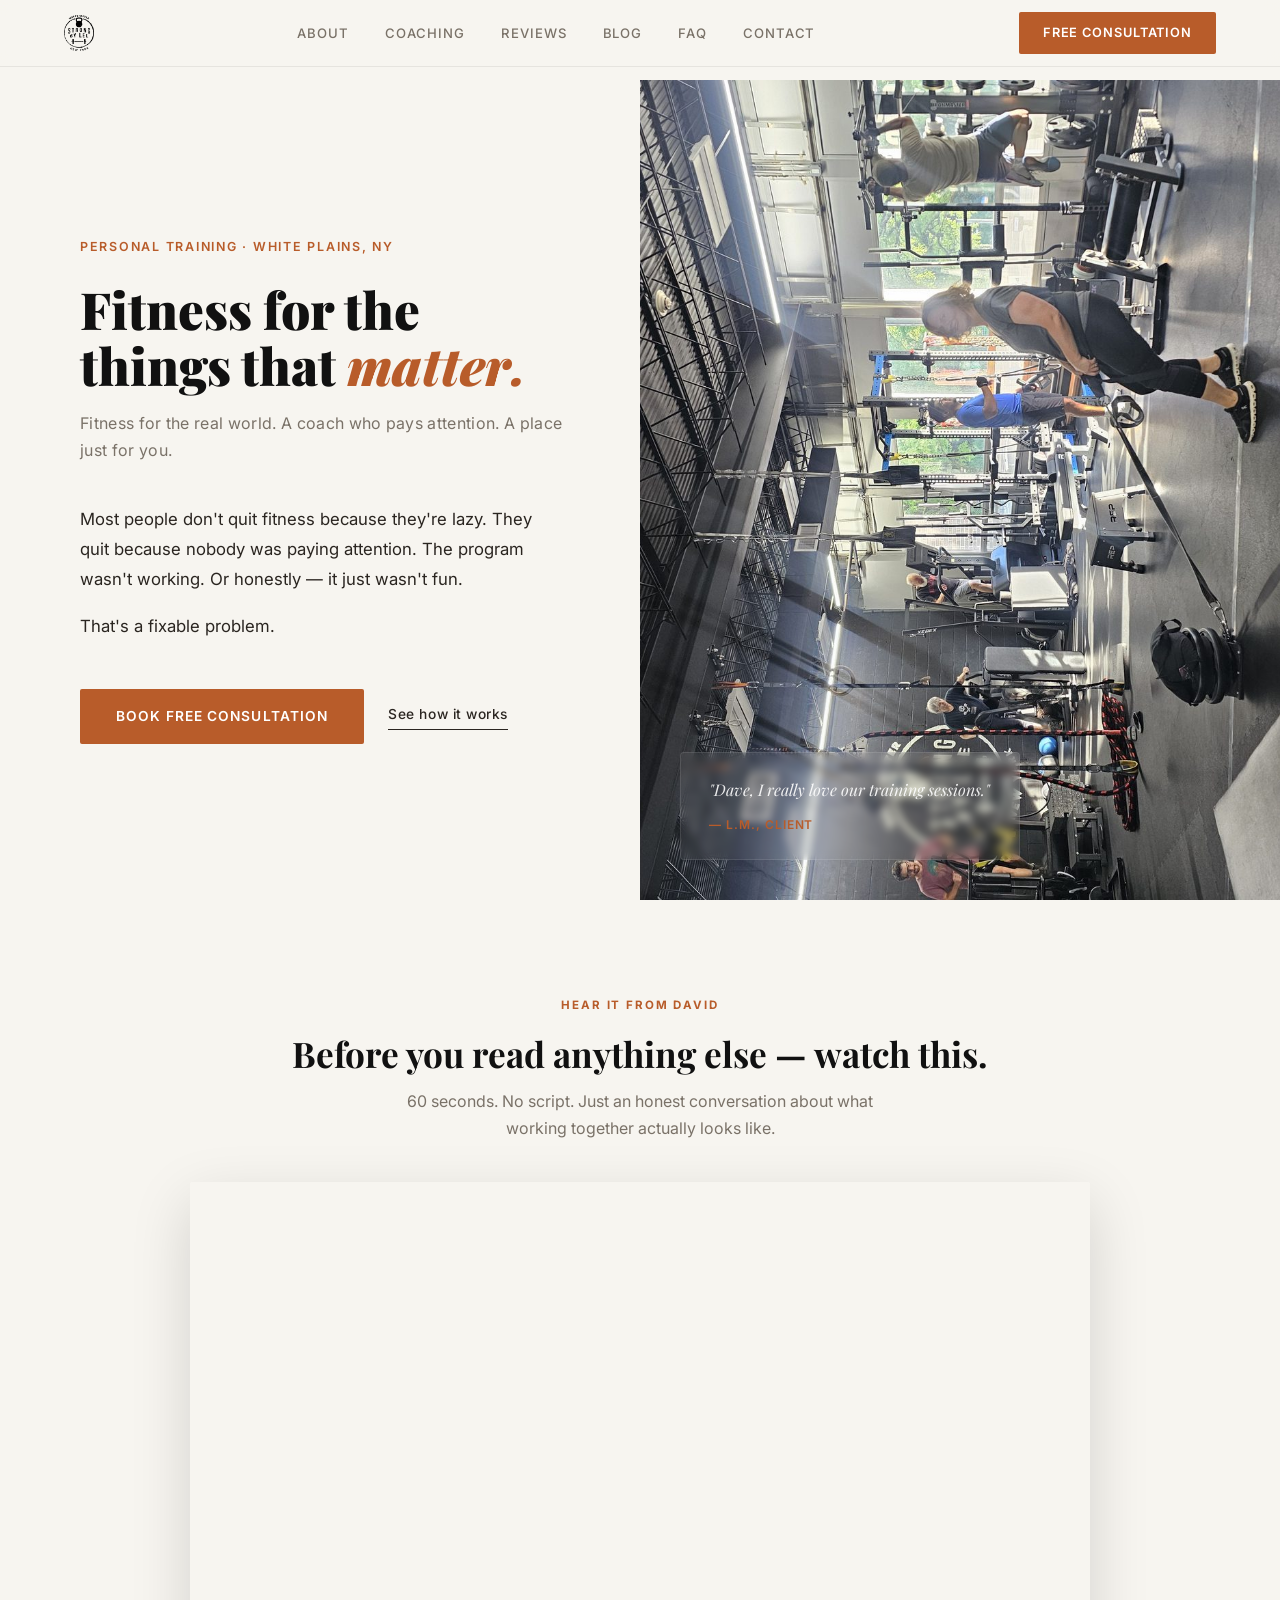
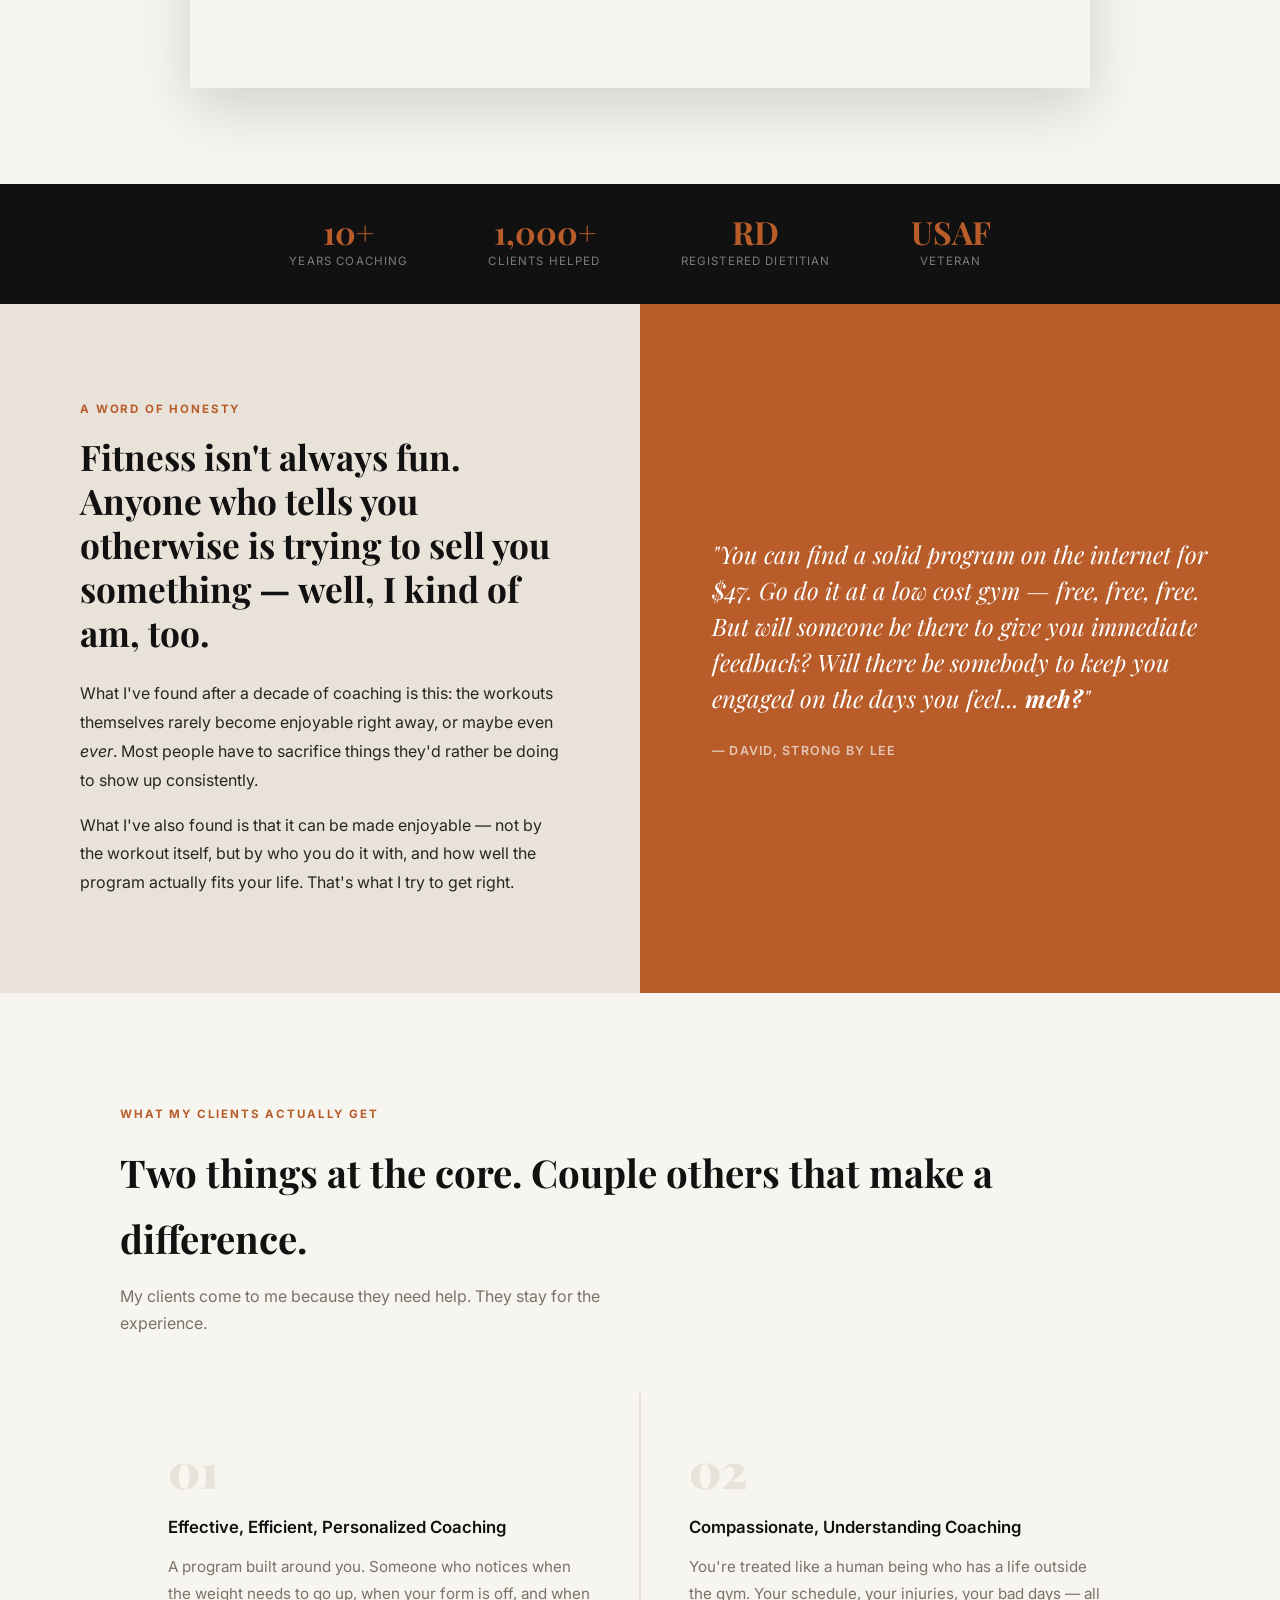
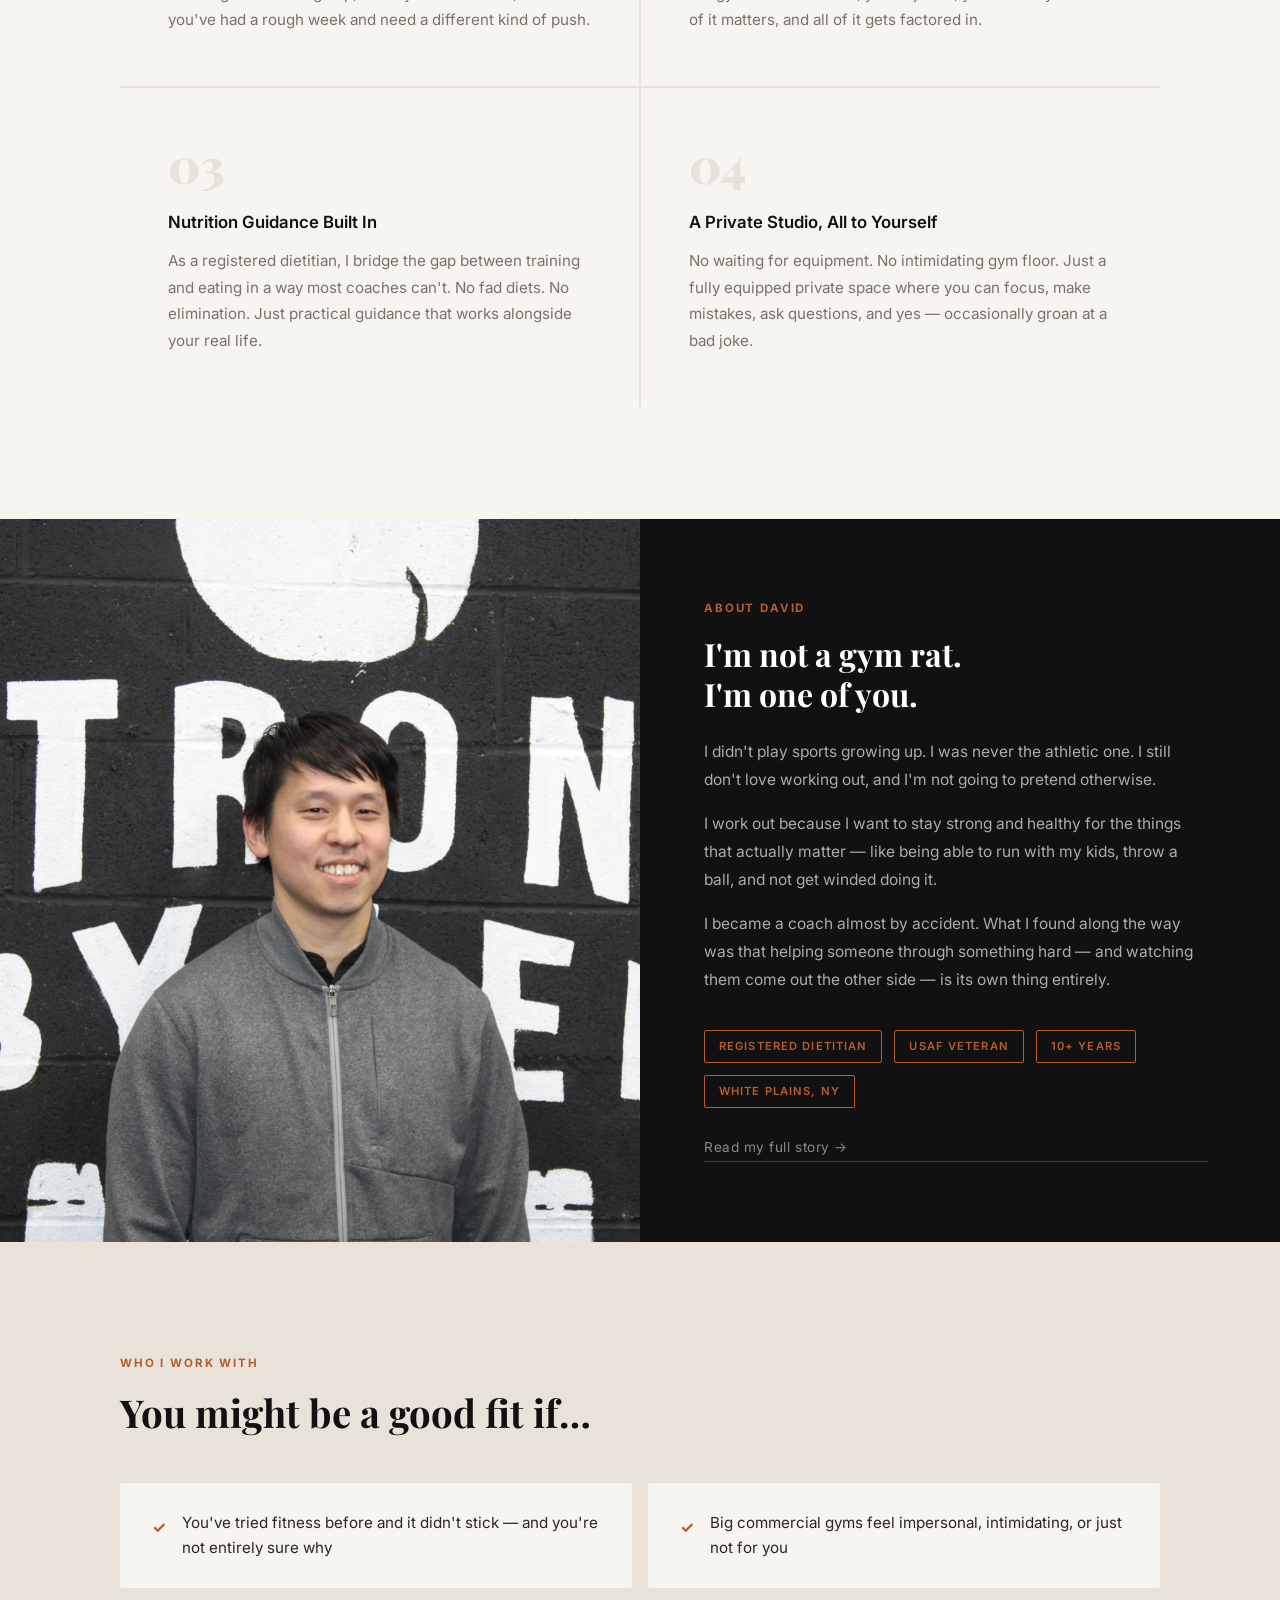
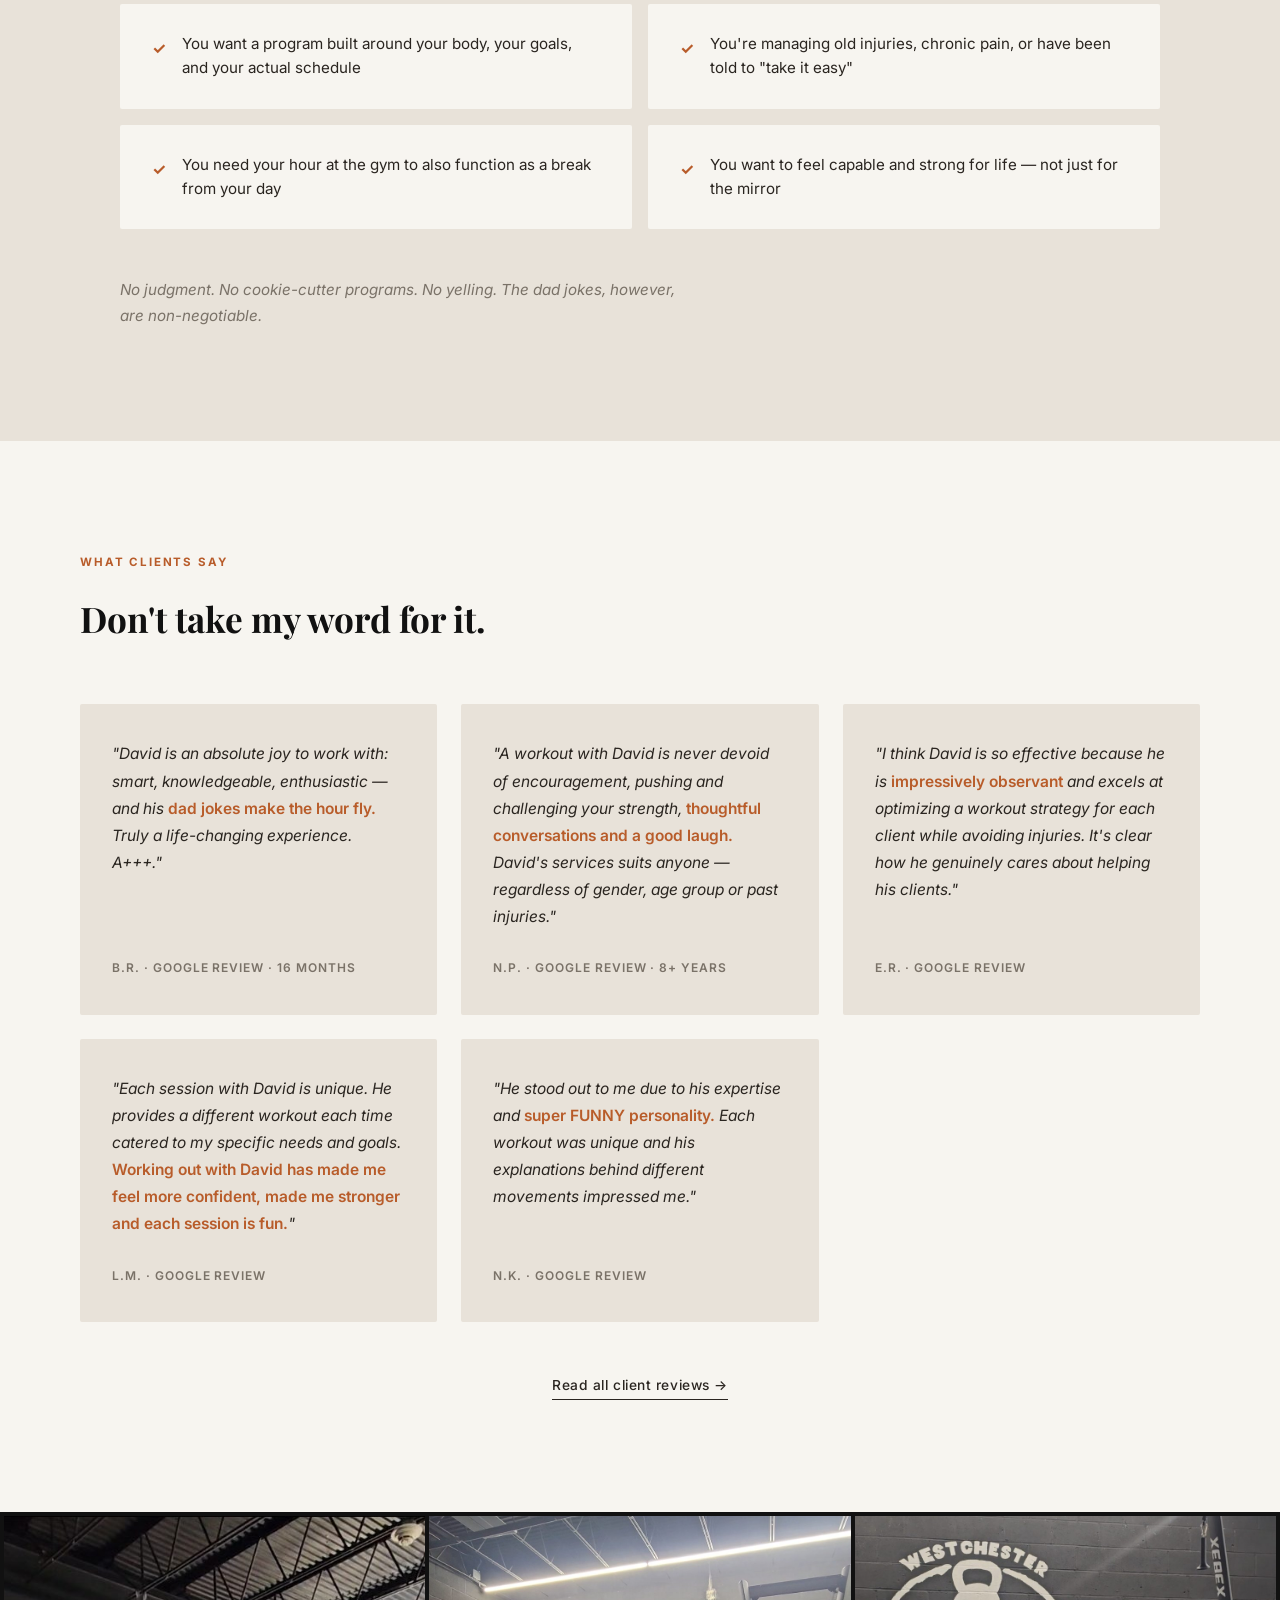
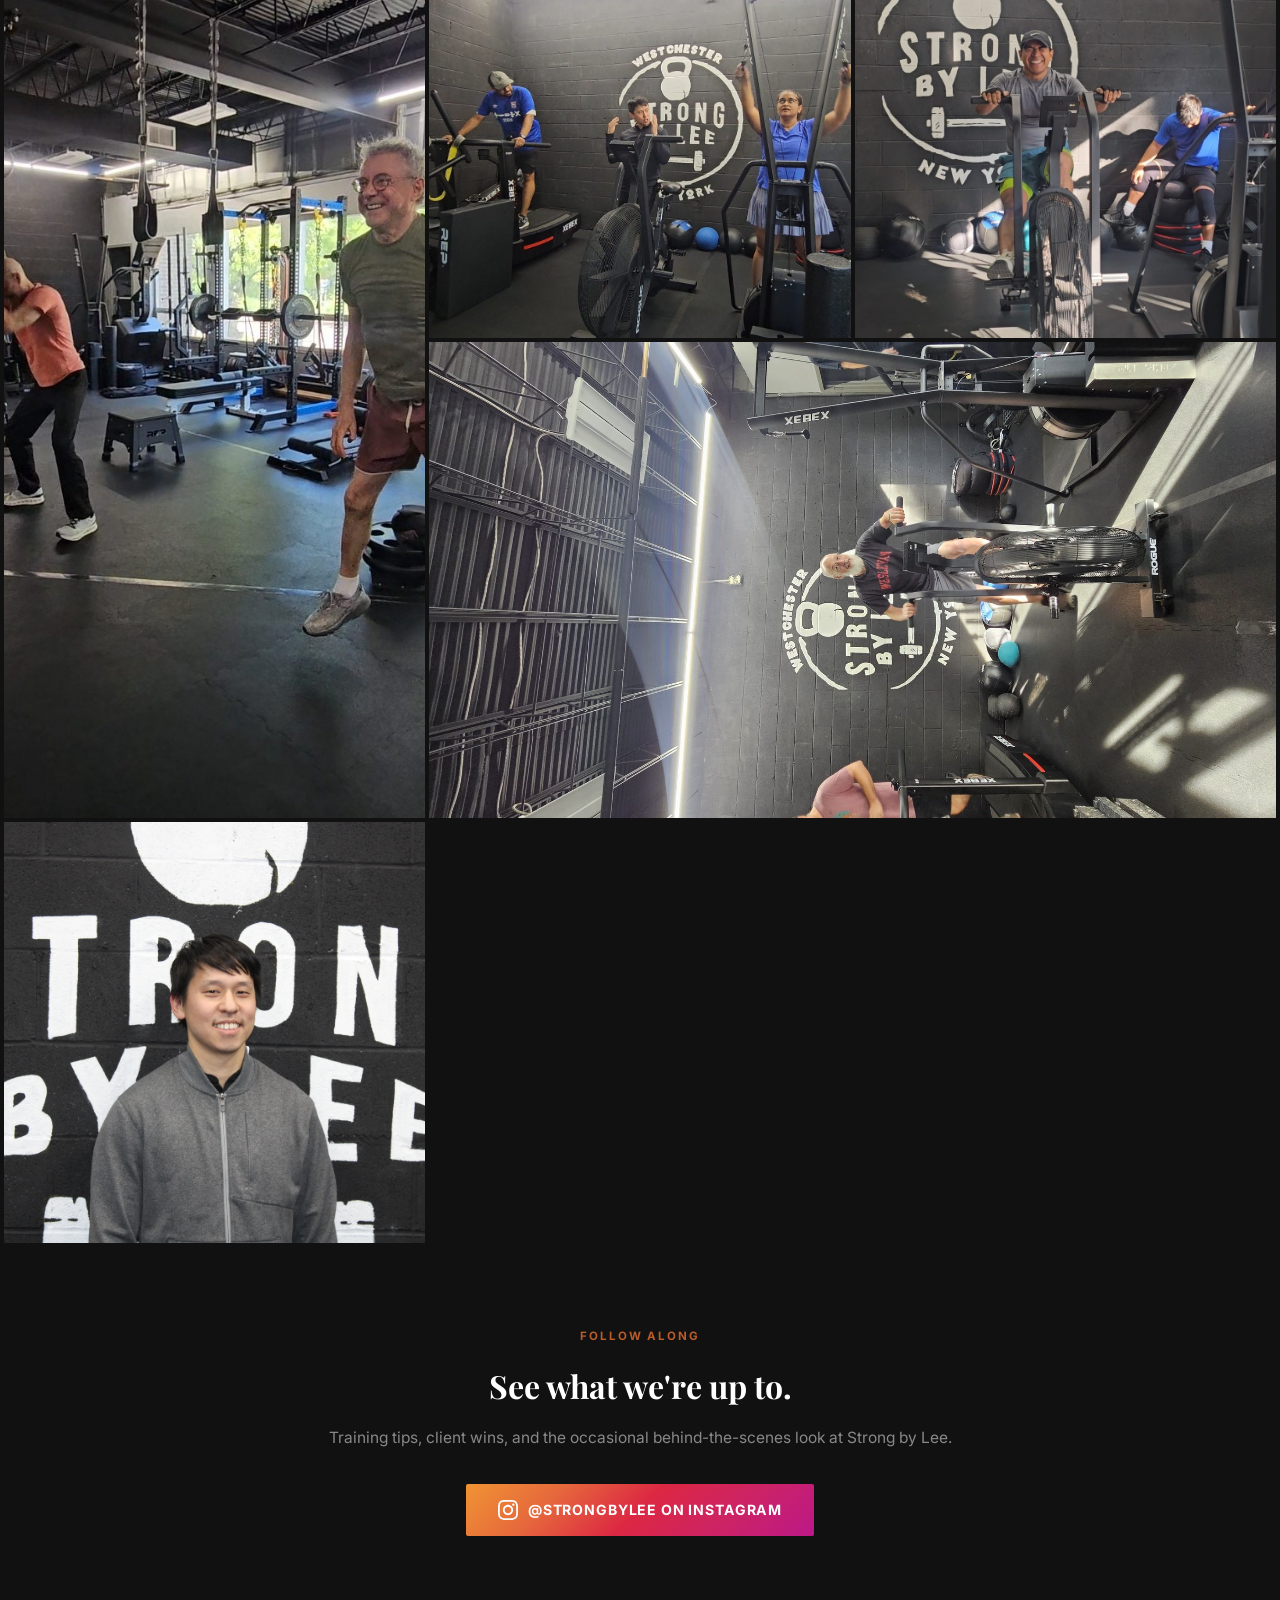
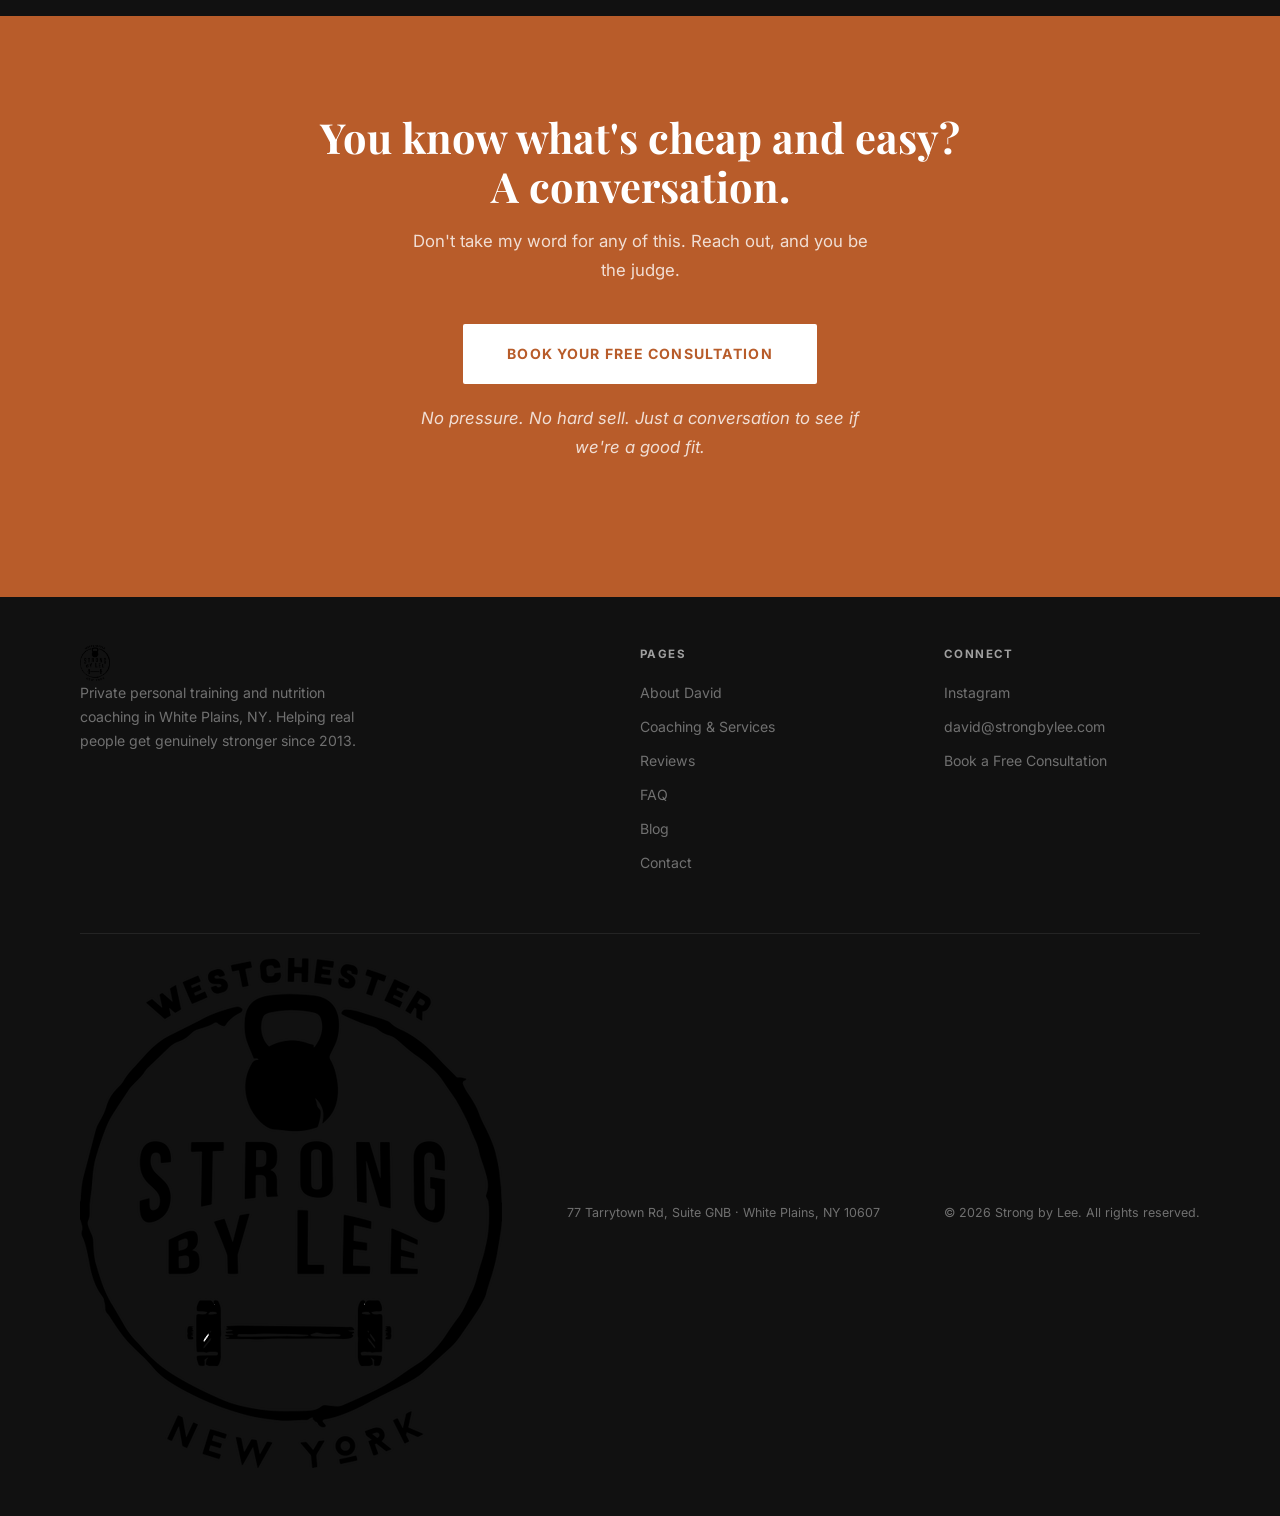
==== index.html @ c0d6ff9a "picture" ====
<!DOCTYPE html>
<html lang="en">
<head>
  <meta charset="UTF-8" />
  <meta name="viewport" content="width=device-width, initial-scale=1.0" />
  <title>Strong by Lee — Personal Training & Nutrition | White Plains, NY</title>
  <meta name="description" content="Private personal training and nutrition coaching in White Plains, NY. Honest coaching, real results, and someone there to notice. Book your free consultation." />
  <meta name="robots" content="index, follow" />
  <meta name="author" content="David Lee" />
  <meta property="og:type" content="website" />
  <meta property="og:title" content="Strong by Lee — Fitness that doesn't feel like punishment." />
  <meta property="og:description" content="Private personal training and nutrition coaching in White Plains, NY. A coach who pays attention." />
  <meta property="og:image" content="https://strongbylee.com/images/studio-coaching.jpg" />
  <meta property="og:url" content="https://strongbylee.com/" />
  <meta property="og:site_name" content="Strong by Lee" />
  <meta name="twitter:card" content="summary_large_image" />
  <meta name="twitter:title" content="Strong by Lee — Fitness that doesn't feel like punishment." />
  <meta name="twitter:description" content="Private personal training and nutrition coaching in White Plains, NY. A coach who pays attention." />
  <meta name="twitter:image" content="https://strongbylee.com/images/studio-coaching.jpg" />
  
  <link href="https://fonts.googleapis.com/css2?family=Playfair+Display:ital,wght@0,700;0,900;1,700&family=Inter:wght@300;400;500;600&display=swap" rel="stylesheet" />
  <link rel="stylesheet" href="css/style.css" />
  <style>
    /* ── HERO ── */
    .hero {
      min-height: 100vh;
      display: grid; grid-template-columns: 1fr 1fr;
      padding-top: 80px;
    }
    .hero-left {
      display: flex; flex-direction: column; justify-content: center;
      padding: 80px 64px 80px 80px;
    }
    .hero-eyebrow {
      font-size: 0.78rem; font-weight: 600;
      letter-spacing: 0.14em; text-transform: uppercase;
      color: var(--accent); margin-bottom: 24px;
    }
    .hero-headline {
      font-family: 'Playfair Display', serif;
      font-size: clamp(2.6rem, 4vw, 3.8rem);
      font-weight: 900; line-height: 1.1;
      color: var(--black); margin-bottom: 16px;
    }
    .hero-headline em { font-style: italic; color: var(--accent); }
    .hero-sub {
      font-size: 1rem; color: var(--muted);
      font-weight: 400; margin-bottom: 40px; letter-spacing: 0.02em;
    }
    .hero-body {
      font-size: 1.05rem; color: var(--text);
      line-height: 1.8; margin-bottom: 48px; max-width: 480px;
    }
    .hero-body p + p { margin-top: 16px; }
    .hero-actions { display: flex; align-items: center; gap: 24px; flex-wrap: wrap; }
    .hero-right {
      background: var(--black); position: relative;
      overflow: hidden; display: flex; align-items: flex-end;
    }
    .hero-image-wrap {
      width: 100%; height: 100%;
      background: linear-gradient(160deg, #2a2520 0%, #111 60%);
      display: flex; align-items: center; justify-content: center;
      flex-direction: column; gap: 32px; padding: 48px;
    }
    .hero-photo-placeholder {
      width: 260px; height: 320px;
      border: 2px solid rgba(184,92,42,0.4);
      border-radius: 2px;
      display: flex; align-items: center; justify-content: center;
      background: rgba(255,255,255,0.03);
    }
    .hero-photo-placeholder p {
      font-size: 0.75rem; color: rgba(255,255,255,0.2);
      text-align: center; letter-spacing: 0.08em;
      text-transform: uppercase; padding: 16px;
    }
    .hero-quote-card {
      background: rgba(247,245,240,0.06);
      border: 1px solid rgba(255,255,255,0.1);
      border-radius: 4px; padding: 24px 28px;
      max-width: 320px; backdrop-filter: blur(4px);
    }
    .hero-quote-text {
      font-family: 'Playfair Display', serif;
      font-style: italic; font-size: 1rem;
      color: rgba(255,255,255,0.9); line-height: 1.6; margin-bottom: 12px;
    }
    .hero-quote-attr {
      font-size: 0.75rem; letter-spacing: 0.08em;
      text-transform: uppercase; color: var(--accent); font-weight: 600;
    }

    /* ── HONEST ── */
    .honest {
      display: grid; grid-template-columns: 1fr 1fr; min-height: 480px;
    }
    .honest-left {
      background: var(--warm); padding: 96px 80px;
      display: flex; flex-direction: column; justify-content: center;
    }
    .honest-left h2 {
      font-family: 'Playfair Display', serif;
      font-size: 2.2rem; font-weight: 700;
      color: var(--black); line-height: 1.25; margin-bottom: 24px;
    }
    .honest-left p { color: var(--text); font-size: 1rem; line-height: 1.8; }
    .honest-left p + p { margin-top: 16px; }
    .honest-right {
      background: var(--accent); padding: 96px 72px;
      display: flex; flex-direction: column; justify-content: center;
    }
    .honest-right blockquote {
      font-family: 'Playfair Display', serif;
      font-style: italic; font-size: 1.5rem;
      color: #fff; line-height: 1.5; margin-bottom: 24px;
    }
    .honest-right cite {
      font-size: 0.78rem; font-weight: 600;
      letter-spacing: 0.1em; text-transform: uppercase;
      color: rgba(255,255,255,0.65); font-style: normal;
    }

    /* ── WHAT ── */
    .what { padding: 112px 80px; max-width: 1200px; margin: 0 auto; }
    .what-header { margin-bottom: 56px; }
    .what-header h2 {
      font-family: 'Playfair Display', serif;
      font-size: 2.4rem; font-weight: 700;
      color: var(--black); margin-bottom: 12px;
    }
    .what-header p { color: var(--muted); max-width: 560px; font-size: 1rem; }
    .what-grid {
      display: grid; grid-template-columns: 1fr 1fr;
      gap: 2px; background: var(--warm);
    }
    .what-card { background: var(--offwhite); padding: 52px 48px; }
    .what-number {
      font-family: 'Playfair Display', serif;
      font-size: 3rem; font-weight: 900;
      color: var(--warm); line-height: 1; margin-bottom: 20px;
    }
    .what-card h3 {
      font-size: 1.05rem; font-weight: 600;
      color: var(--black); margin-bottom: 12px;
    }
    .what-card p { color: var(--muted); font-size: 0.95rem; line-height: 1.75; }

    /* ── ABOUT STRIP ── */
    .about {
      background: var(--black);
      display: grid; grid-template-columns: 1fr 1fr; min-height: 500px;
    }
    .about-image {
      background: linear-gradient(135deg, #2a2520, #1a1510);
      display: flex; align-items: center; justify-content: center; min-height: 400px;
    }
    .about-photo-placeholder {
      width: 240px; height: 300px;
      border: 2px solid rgba(184,92,42,0.5); border-radius: 2px;
      display: flex; align-items: center; justify-content: center;
      background: rgba(255,255,255,0.02);
    }
    .about-photo-placeholder p {
      font-size: 0.72rem; color: rgba(255,255,255,0.2);
      text-align: center; letter-spacing: 0.08em;
      text-transform: uppercase; padding: 16px;
    }
    .about-content {
      padding: 80px 72px 80px 64px;
      display: flex; flex-direction: column; justify-content: center;
    }
    .about-content h2 {
      font-family: 'Playfair Display', serif;
      font-size: 2rem; font-weight: 700;
      color: #fff; margin-bottom: 24px; line-height: 1.25;
    }
    .about-content p { color: rgba(255,255,255,0.65); font-size: 0.97rem; line-height: 1.8; }
    .about-content p + p { margin-top: 16px; }
    .about-creds { display: flex; gap: 12px; margin-top: 36px; flex-wrap: wrap; }
    .cred-tag {
      font-size: 0.7rem; font-weight: 600;
      letter-spacing: 0.1em; text-transform: uppercase;
      color: var(--accent); border: 1px solid var(--accent);
      padding: 6px 14px; border-radius: 2px;
    }
    .about-link {
      display: inline-block; margin-top: 28px;
      color: rgba(255,255,255,0.5); font-size: 0.85rem;
      text-decoration: none; letter-spacing: 0.04em;
      border-bottom: 1px solid rgba(255,255,255,0.2);
      padding-bottom: 2px; transition: color 0.2s, border-color 0.2s;
    }
    .about-link:hover { color: var(--accent); border-color: var(--accent); }

    /* ── FIT ── */
    .fit { padding: 112px 80px; background: var(--warm); }
    .fit-inner { max-width: 1040px; margin: 0 auto; }
    .fit-inner h2 {
      font-family: 'Playfair Display', serif;
      font-size: 2.4rem; font-weight: 700;
      color: var(--black); margin-bottom: 48px;
      max-width: 600px; line-height: 1.2;
    }
    .fit-list {
      display: grid; grid-template-columns: 1fr 1fr; gap: 16px; margin-bottom: 48px;
    }
    .fit-item {
      background: var(--offwhite); padding: 28px 32px;
      border-radius: 2px; display: flex; gap: 16px; align-items: flex-start;
    }
    .fit-check { color: var(--accent); font-size: 1rem; margin-top: 3px; flex-shrink: 0; font-weight: 700; }
    .fit-item p { font-size: 0.95rem; color: var(--text); line-height: 1.6; }
    .fit-note { font-size: 0.95rem; color: var(--muted); font-style: italic; max-width: 560px; line-height: 1.7; }

    /* ── TESTIMONIALS ── */
    .testimonials { padding: 112px 80px; }
    .testimonials-inner { max-width: 1200px; margin: 0 auto; }
    .testimonials h2 {
      font-family: 'Playfair Display', serif;
      font-size: 2.2rem; font-weight: 700;
      color: var(--black); margin-bottom: 56px;
    }
    .testimonials-grid {
      display: grid;
      grid-template-columns: 1fr 1fr 1fr;
      gap: 24px;
    }
    .testimonials-grid .testimonial-card:nth-child(4) { grid-column: 1 / 2; }
    .testimonials-grid .testimonial-card:nth-child(5) { grid-column: 2 / 3; }
    .testimonial-card {
      background: var(--warm); padding: 36px 32px; border-radius: 2px;
      display: flex; flex-direction: column; justify-content: space-between;
    }
    .testimonial-card blockquote {
      font-size: 0.97rem; line-height: 1.75;
      color: var(--text); margin-bottom: 28px; font-style: italic;
    }
    .testimonial-card blockquote strong { font-style: normal; color: var(--accent); font-weight: 600; }
    .testimonial-attr {
      font-size: 0.75rem; font-weight: 600;
      letter-spacing: 0.08em; text-transform: uppercase; color: var(--muted);
    }

    @media (max-width: 900px) {
      .hero { grid-template-columns: 1fr; }
      .hero-left { padding: 60px 32px; }
      .hero-right { min-height: 360px; }
      .honest { grid-template-columns: 1fr; }
      .honest-left, .honest-right { padding: 64px 32px; }
      .what { padding: 72px 32px; }
      .what-grid { grid-template-columns: 1fr; }
      .about { grid-template-columns: 1fr; }
      .about-content { padding: 64px 32px; }
      .fit { padding: 72px 32px; }
      .fit-list { grid-template-columns: 1fr; }
      .testimonials { padding: 72px 32px; }
      .testimonials-grid { grid-template-columns: 1fr; }
    }
  </style>
  <script type="application/ld+json">
  {
    "@context": "https://schema.org",
    "@type": "LocalBusiness",
    "name": "Strong by Lee",
    "description": "Private personal training and nutrition coaching in White Plains, NY.",
    "url": "https://strongbylee.com",
    "telephone": "",
    "email": "david@strongbylee.com",
    "address": {
      "@type": "PostalAddress",
      "streetAddress": "77 Tarrytown Road, Suite GNB",
      "addressLocality": "White Plains",
      "addressRegion": "NY",
      "postalCode": "10607",
      "addressCountry": "US"
    },
    "geo": {
      "@type": "GeoCoordinates",
      "latitude": 41.0340,
      "longitude": -73.7629
    },
    "priceRange": "$$",
    "openingHours": "Mo-Sa 06:00-20:00",
    "sameAs": [
      "https://instagram.com/strongbylee"
    ],
    "founder": {
      "@type": "Person",
      "name": "David Lee",
      "jobTitle": "Personal Trainer & Registered Dietitian"
    }
  }
  </script>
</head>
<body>

  <nav>
    <a href="index.html" class="nav-logo-img"><img src="images/logo.png" alt="Strong by Lee" height="36"></a>
    <ul class="nav-links">
      <li><a href="about.html">About</a></li>
      <li><a href="coaching.html">Coaching</a></li>
      <li><a href="reviews.html">Reviews</a></li>
      <li><a href="blog.html">Blog</a></li>
      <li><a href="faq.html">FAQ</a></li>
      <li><a href="contact.html">Contact</a></li>
    </ul>
    <a href="contact.html" class="nav-cta">Free Consultation</a>
    <div class="nav-hamburger" id="hamburger">
      <span></span><span></span><span></span>
    </div>
  </nav>

  <div class="mobile-menu" id="mobileMenu">
    <span class="mobile-close" id="mobileClose">&times;</span>
    
        <a href="index.html" class="active">Home</a>
    <a href="about.html">About</a>
    <a href="coaching.html">Coaching</a>
    <a href="reviews.html">Reviews</a>
    <a href="blog.html">Blog</a>
    <a href="faq.html">FAQ</a>
    <a href="contact.html">Contact</a>
    <a href="contact.html" style="color: var(--accent);">Free Consultation</a>
  
  </div>

  <!-- HERO -->
  <section class="hero">
    <div class="hero-left">
      <p class="hero-eyebrow">Personal Training · White Plains, NY</p>
      <h1 class="hero-headline">Fitness for the things that <em>matter.</em></h1>
      <p class="hero-sub">Fitness for the real world. A coach who pays attention. A place just for you.</p>
      <div class="hero-body">
        <p>Most people don't quit fitness because they're lazy. They quit because nobody was paying attention. The program wasn't working. Or honestly — it just wasn't fun.</p>
        <p>That's a fixable problem.</p>
      </div>
      <div class="hero-actions">
        <a href="contact.html" class="btn-primary">Book Free Consultation</a>
        <a href="coaching.html" class="btn-ghost">See how it works</a>
      </div>
    </div>
    <div class="hero-right">
      <div class="hero-image-wrap" style="padding: 0; position: relative;">
        <img src="images/studio-wide.jpg" alt="Clients training at Strong by Lee studio in White Plains NY" style="width:100%; height:100%; object-fit:cover; display:block; min-height:600px;">
        <div class="hero-quote-card" style="position:absolute; bottom:40px; left:40px; right:40px; max-width:340px;">
          <p class="hero-quote-text">"Dave, I really love our training sessions."</p>
          <p class="hero-quote-attr">— L.M., Client</p>
        </div>
      </div>
    </div>
  </section>

  <!-- VIDEO -->
  <section class="video-section reveal">
    <div class="video-inner">
      <span class="section-label">Hear it from David</span>
      <h2>Before you read anything else — watch this.</h2>
      <p>60 seconds. No script. Just an honest conversation about what working together actually looks like.</p>
      <div class="video-wrap">
        <iframe
          src="https://www.youtube.com/embed/DZwUbrx9CyA"
          title="Strong by Lee — Introduction"
          frameborder="0"
          allow="accelerometer; autoplay; clipboard-write; encrypted-media; gyroscope; picture-in-picture"
          allowfullscreen>
        </iframe>
      </div>
    </div>
  </section>

  <!-- TRUST BAR -->
  <div class="trust-bar">
    <div class="trust-item">
      <span class="trust-number">10+</span>
      <span class="trust-label">Years Coaching</span>
    </div>
    <div class="trust-item">
      <span class="trust-number">1,000+</span>
      <span class="trust-label">Clients Helped</span>
    </div>
    <div class="trust-item">
      <span class="trust-number">RD</span>
      <span class="trust-label">Registered Dietitian</span>
    </div>
    <div class="trust-item">
      <span class="trust-number">USAF</span>
      <span class="trust-label">Veteran</span>
    </div>
  </div>

  <!-- HONEST -->
  <section class="honest reveal">
    <div class="honest-left">
      <span class="section-label">A word of honesty</span>
      <h2>Fitness isn't always fun. Anyone who tells you otherwise is trying to sell you something — well, I kind of am, too.</h2>
      <p>What I've found after a decade of coaching is this: the workouts themselves rarely become enjoyable right away, or maybe even <em>ever</em>. Most people have to sacrifice things they'd rather be doing to show up consistently.</p>
      <p>What I've also found is that it can be made enjoyable — not by the workout itself, but by who you do it with, and how well the program actually fits your life. That's what I try to get right.</p>
    </div>
    <div class="honest-right">
      <blockquote>"You can find a solid program on the internet for $47. Go do it at a low cost gym — free, free, free. But will someone be there to give you immediate feedback? Will there be somebody to keep you engaged on the days you feel... <b>meh?</b>"</blockquote>
      <cite>— David, Strong by Lee</cite>
    </div>
  </section>

  <!-- WHAT YOU GET -->
  <section class="what reveal">
    <div class="what-header">
      <span class="section-label">What my clients actually get</span>
      <h2>Two things at the core. Couple others that make a difference.</h2>
      <p>My clients come to me because they need help. They stay for the experience.</p>
    </div>
    <div class="what-grid">
      <div class="what-card">
        <div class="what-number">01</div>
        <h3>Effective, Efficient, Personalized Coaching</h3>
        <p>A program built around you. Someone who notices when the weight needs to go up, when your form is off, and when you've had a rough week and need a different kind of push.</p>
      </div>
      <div class="what-card">
        <div class="what-number">02</div>
        <h3>Compassionate, Understanding Coaching</h3>
        <p>You're treated like a human being who has a life outside the gym. Your schedule, your injuries, your bad days — all of it matters, and all of it gets factored in.</p>
      </div>
      <div class="what-card">
        <div class="what-number">03</div>
        <h3>Nutrition Guidance Built In</h3>
        <p>As a registered dietitian, I bridge the gap between training and eating in a way most coaches can't. No fad diets. No elimination. Just practical guidance that works alongside your real life.</p>
      </div>
      <div class="what-card">
        <div class="what-number">04</div>
        <h3>A Private Studio, All to Yourself</h3>
        <p>No waiting for equipment. No intimidating gym floor. Just a fully equipped private space where you can focus, make mistakes, ask questions, and yes — occasionally groan at a bad joke.</p>
      </div>
    </div>
  </section>

  <!-- ABOUT STRIP -->
  <section class="about reveal">
    <div class="about-image" style="padding:0; overflow:hidden;">
      <img src="images/david-headshot.webp" alt="David Lee — Strong by Lee" style="width:100%; height:100%; object-fit:cover; object-position: center top; min-height:500px; display:block;">
    </div>
    <div class="about-content">
      <span class="section-label">About David</span>
      <h2>I'm not a gym rat.<br/>I'm one of you.</h2>
      <p>I didn't play sports growing up. I was never the athletic one. I still don't love working out, and I'm not going to pretend otherwise.</p>
      <p>I work out because I want to stay strong and healthy for the things that actually matter — like being able to run with my kids, throw a ball, and not get winded doing it.</p>
      <p>I became a coach almost by accident. What I found along the way was that helping someone through something hard — and watching them come out the other side — is its own thing entirely.</p>
      <div class="about-creds">
        <span class="cred-tag">Registered Dietitian</span>
        <span class="cred-tag">USAF Veteran</span>
        <span class="cred-tag">10+ Years</span>
        <span class="cred-tag">White Plains, NY</span>
      </div>
      <a href="about.html" class="about-link">Read my full story →</a>
    </div>
  </section>

  <!-- IS THIS YOU -->
  <section class="fit reveal">
    <div class="fit-inner">
      <span class="section-label">Who I work with</span>
      <h2>You might be a good fit if…</h2>
      <div class="fit-list">
        <div class="fit-item">
          <span class="fit-check">✓</span>
          <p>You've tried fitness before and it didn't stick — and you're not entirely sure why</p>
        </div>
        <div class="fit-item">
          <span class="fit-check">✓</span>
          <p>Big commercial gyms feel impersonal, intimidating, or just not for you</p>
        </div>
        <div class="fit-item">
          <span class="fit-check">✓</span>
          <p>You want a program built around your body, your goals, and your actual schedule</p>
        </div>
        <div class="fit-item">
          <span class="fit-check">✓</span>
          <p>You're managing old injuries, chronic pain, or have been told to "take it easy"</p>
        </div>
        <div class="fit-item">
          <span class="fit-check">✓</span>
          <p>You need your hour at the gym to also function as a break from your day</p>
        </div>
        <div class="fit-item">
          <span class="fit-check">✓</span>
          <p>You want to feel capable and strong for life — not just for the mirror</p>
        </div>
      </div>
      <p class="fit-note">No judgment. No cookie-cutter programs. No yelling. The dad jokes, however, are non-negotiable.</p>
    </div>
  </section>

  <!-- TESTIMONIALS -->
  <section class="testimonials reveal">
    <div class="testimonials-inner">
      <span class="section-label">What clients say</span>
      <h2>Don't take my word for it.</h2>
      <div class="testimonials-grid">
        <div class="testimonial-card">
          <blockquote>"David is an absolute joy to work with: smart, knowledgeable, enthusiastic — and his <strong>dad jokes make the hour fly.</strong> Truly a life-changing experience. A+++."</blockquote>
          <p class="testimonial-attr">B.R. · Google Review · 16 months</p>
        </div>
        <div class="testimonial-card">
          <blockquote>"A workout with David is never devoid of encouragement, pushing and challenging your strength, <strong>thoughtful conversations and a good laugh.</strong> David's services suits anyone — regardless of gender, age group or past injuries."</blockquote>
          <p class="testimonial-attr">N.P. · Google Review · 8+ years</p>
        </div>
        <div class="testimonial-card">
          <blockquote>"I think David is so effective because he is <strong>impressively observant</strong> and excels at optimizing a workout strategy for each client while avoiding injuries. It's clear how he genuinely cares about helping his clients."</blockquote>
          <p class="testimonial-attr">E.R. · Google Review</p>
        </div>
        <div class="testimonial-card">
          <blockquote>"Each session with David is unique. He provides a different workout each time catered to my specific needs and goals. <strong>Working out with David has made me feel more confident, made me stronger and each session is fun.</strong>"</blockquote>
          <p class="testimonial-attr">L.M. · Google Review</p>
        </div>
        <div class="testimonial-card">
          <blockquote>"He stood out to me due to his expertise and <strong>super FUNNY personality.</strong> Each workout was unique and his explanations behind different movements impressed me."</blockquote>
          <p class="testimonial-attr">N.K. · Google Review</p>
        </div>
      </div>
      <div style="text-align:center; margin-top: 48px;">
        <a href="reviews.html" class="btn-ghost">Read all client reviews →</a>
      </div>
    </div>
  </section>

  <!-- GALLERY -->
  <section class="gallery reveal">
    <div class="gallery-grid">
      <div class="gallery-item gallery-item--tall">
        <img src="images/studio-client-laugh.jpg" alt="Client laughing during training session at Strong by Lee" loading="lazy">
      </div>
      <div class="gallery-item">
        <img src="images/studio-group-cardio.jpg" alt="Semi-private training session at Strong by Lee" loading="lazy">
      </div>
      <div class="gallery-item">
        <img src="images/studio-bike-smile.jpg" alt="Client on air bike at Strong by Lee" loading="lazy">
      </div>
      <div class="gallery-item gallery-item--wide">
        <img src="images/studio-cardio-wide.jpg" alt="Clients training at Strong by Lee White Plains studio" loading="lazy">
      </div>
      <div class="gallery-item">
        <img src="images/david-headshot.webp" alt="David Lee — Strong by Lee" loading="lazy">
      </div>
    </div>
  </section>

  <!-- INSTAGRAM -->
  <section class="instagram-section">
    <span class="section-label">Follow Along</span>
    <h2>See what we're up to.</h2>
    <p>Training tips, client wins, and the occasional behind-the-scenes look at Strong by Lee.</p>
    <a href="https://instagram.com/strongbylee" target="_blank" class="instagram-btn">
      <svg viewBox="0 0 24 24" xmlns="http://www.w3.org/2000/svg">
        <path d="M12 2.163c3.204 0 3.584.012 4.85.07 3.252.148 4.771 1.691 4.919 4.919.058 1.265.069 1.645.069 4.849 0 3.205-.012 3.584-.069 4.849-.149 3.225-1.664 4.771-4.919 4.919-1.266.058-1.644.07-4.85.07-3.204 0-3.584-.012-4.849-.07-3.26-.149-4.771-1.699-4.919-4.92-.058-1.265-.07-1.644-.07-4.849 0-3.204.013-3.583.07-4.849.149-3.227 1.664-4.771 4.919-4.919 1.266-.057 1.645-.069 4.849-.069zm0-2.163c-3.259 0-3.667.014-4.947.072-4.358.2-6.78 2.618-6.98 6.98-.059 1.281-.073 1.689-.073 4.948 0 3.259.014 3.668.072 4.948.2 4.358 2.618 6.78 6.98 6.98 1.281.058 1.689.072 4.948.072 3.259 0 3.668-.014 4.948-.072 4.354-.2 6.782-2.618 6.979-6.98.059-1.28.073-1.689.073-4.948 0-3.259-.014-3.667-.072-4.947-.196-4.354-2.617-6.78-6.979-6.98-1.281-.059-1.69-.073-4.949-.073zm0 5.838c-3.403 0-6.162 2.759-6.162 6.162s2.759 6.163 6.162 6.163 6.162-2.759 6.162-6.163c0-3.403-2.759-6.162-6.162-6.162zm0 10.162c-2.209 0-4-1.79-4-4 0-2.209 1.791-4 4-4s4 1.791 4 4c0 2.21-1.791 4-4 4zm6.406-11.845c-.796 0-1.441.645-1.441 1.44s.645 1.44 1.441 1.44c.795 0 1.439-.645 1.439-1.44s-.644-1.44-1.439-1.44z"/>
      </svg>
      @strongbylee on Instagram
    </a>
  </section>

  <!-- CTA -->
  <section class="cta-section">
    <h2>You know what's cheap and easy?<br/>A conversation.</h2>
    <p>Don't take my word for any of this. Reach out, and you be the judge.</p>
    <a href="contact.html" class="btn-white">Book Your Free Consultation</a>
    <p class="cta-note">No pressure. No hard sell. Just a conversation to see if we're a good fit.</p>
  </section>

  <!-- FOOTER -->
  <footer>
    <div class="footer-inner">
      <div class="footer-brand">
        <a href="index.html" class="nav-logo-img"><img src="images/logo.png" alt="Strong by Lee" height="48"></a>
        <p>Private personal training and nutrition coaching in White Plains, NY. Helping real people get genuinely stronger since 2013.</p>
      </div>
      <div class="footer-col">
        <h4>Pages</h4>
        <a href="about.html">About David</a>
        <a href="coaching.html">Coaching & Services</a>
        <a href="reviews.html">Reviews</a>
    <a href="faq.html">FAQ</a>
        <a href="blog.html">Blog</a>
        <a href="contact.html">Contact</a>
      </div>
      <div class="footer-col">
        <h4>Connect</h4>
        <a href="https://instagram.com/strongbylee" target="_blank">Instagram</a>
        <a href="mailto:david@strongbylee.com">david@strongbylee.com</a>
        <a href="contact.html">Book a Free Consultation</a>
      </div>
    </div>
    <div class="footer-bottom">
      <img src="images/logo.png" alt="Strong by Lee" height="36">
      <span>77 Tarrytown Rd, Suite GNB · White Plains, NY 10607</span>
      <span>© 2026 Strong by Lee. All rights reserved.</span>
    </div>
  </footer>

  <script src="js/main.js"></script>
  <a href="#" class="back-to-top" id="backToTop" aria-label="Back to top">↑</a>

  <script>
    document.getElementById('hamburger').addEventListener('click', () => document.getElementById('mobileMenu').classList.add('open'));
    document.getElementById('mobileClose').addEventListener('click', () => document.getElementById('mobileMenu').classList.remove('open'));

    // Back to top
    const backToTop = document.getElementById('backToTop');
    window.addEventListener('scroll', () => {
      backToTop.classList.toggle('visible', window.scrollY > 400);
    });
    backToTop.addEventListener('click', (e) => {
      e.preventDefault();
      window.scrollTo({ top: 0, behavior: 'smooth' });
    });

    // Scroll reveal
    const reveals = document.querySelectorAll('.reveal');
    reveals.forEach(el => el.classList.add('hidden'));
    const observer = new IntersectionObserver((entries) => {
      entries.forEach(entry => {
        if (entry.isIntersecting) {
          entry.target.classList.remove('hidden');
          entry.target.classList.add('visible');
          observer.unobserve(entry.target);
        }
      });
    }, { threshold: 0.08, rootMargin: '0px 0px -40px 0px' });
    reveals.forEach(el => observer.observe(el));
  </script>
</body>
</html>
---- css/style.css ----
*, *::before, *::after { box-sizing: border-box; margin: 0; padding: 0; }

:root {
  --black:    #111111;
  --offwhite: #F7F5F0;
  --warm:     #E8E2D9;
  --accent:   #B85C2A;
  --accent-dark: #9A4A20;
  --muted:    #7A7268;
  --text:     #2A2520;
}

html { scroll-behavior: smooth; }

body {
  font-family: 'Inter', sans-serif;
  background: var(--offwhite);
  color: var(--text);
  font-size: 17px;
  line-height: 1.7;
}

/* ── NAV ── */
nav {
  position: fixed; top: 0; left: 0; right: 0; z-index: 100;
  display: flex; align-items: center; justify-content: space-between;
  padding: 12px 64px;
  background: rgba(247,245,240,0.94);
  backdrop-filter: blur(8px);
  border-bottom: 1px solid rgba(0,0,0,0.07);
}
.nav-logo {
  font-family: 'Playfair Display', serif;
  font-size: 1.25rem; font-weight: 700;
  color: var(--black); letter-spacing: 0.02em;
  text-decoration: none;
}
.nav-logo span { color: var(--accent); }
.nav-logo-img {
  display: flex; align-items: center;
  text-decoration: none;
}
.nav-logo-img img {
  height: 36px; width: auto;
  max-height: 36px;
  display: block;
}
.nav-links { display: flex; gap: 36px; list-style: none; }
.nav-links a {
  text-decoration: none; color: var(--muted);
  font-size: 0.82rem; font-weight: 500;
  letter-spacing: 0.07em; text-transform: uppercase;
  transition: color 0.2s;
}
.nav-links a:hover, .nav-links a.active { color: var(--accent); }
.nav-cta {
  background: var(--accent); color: #fff;
  padding: 10px 24px; border-radius: 2px;
  font-size: 0.8rem; font-weight: 600;
  letter-spacing: 0.07em; text-transform: uppercase;
  text-decoration: none; transition: background 0.2s;
}
.nav-cta:hover { background: var(--accent-dark); }
.nav-hamburger { display: none; cursor: pointer; flex-direction: column; gap: 5px; }
.nav-hamburger span { display: block; width: 24px; height: 2px; background: var(--black); transition: 0.3s; }
.mobile-menu {
  display: none; position: fixed; top: 0; left: 0; right: 0; bottom: 0;
  background: var(--offwhite); z-index: 99;
  flex-direction: column; align-items: center; justify-content: center; gap: 32px;
}
.mobile-menu.open { display: flex; }
.mobile-menu a {
  font-size: 1.4rem; font-family: 'Playfair Display', serif;
  color: var(--black); text-decoration: none; font-weight: 700;
}
.mobile-menu a:hover { color: var(--accent); }
.mobile-close {
  position: absolute; top: 24px; right: 32px;
  font-size: 2rem; cursor: pointer; color: var(--muted);
}

/* ── SHARED SECTIONS ── */
.section-label {
  font-size: 0.72rem; font-weight: 700;
  letter-spacing: 0.16em; text-transform: uppercase;
  color: var(--accent); margin-bottom: 16px; display: block;
}

/* ── TRUST BAR ── */
.trust-bar {
  background: var(--black); color: var(--offwhite);
  display: flex; justify-content: center; gap: 80px;
  padding: 32px 48px; flex-wrap: wrap;
}
.trust-item { text-align: center; }
.trust-number {
  font-family: 'Playfair Display', serif;
  font-size: 2rem; font-weight: 700;
  color: var(--accent); display: block; line-height: 1;
}
.trust-label {
  font-size: 0.72rem; letter-spacing: 0.1em;
  text-transform: uppercase; color: rgba(255,255,255,0.45);
  margin-top: 4px; display: block;
}

/* ── BUTTONS ── */
.btn-primary {
  display: inline-block; background: var(--accent); color: #fff;
  padding: 16px 36px; border-radius: 2px;
  font-size: 0.86rem; font-weight: 600;
  letter-spacing: 0.08em; text-transform: uppercase;
  text-decoration: none; transition: background 0.2s;
}
.btn-primary:hover { background: var(--accent-dark); }
.btn-ghost {
  display: inline-block; color: var(--text);
  font-size: 0.86rem; font-weight: 500;
  letter-spacing: 0.04em; text-decoration: none;
  border-bottom: 1px solid var(--text); padding-bottom: 2px;
  transition: color 0.2s, border-color 0.2s;
}
.btn-ghost:hover { color: var(--accent); border-color: var(--accent); }
.btn-white {
  display: inline-block; background: #fff; color: var(--accent);
  padding: 18px 44px; border-radius: 2px;
  font-size: 0.88rem; font-weight: 700;
  letter-spacing: 0.08em; text-transform: uppercase;
  text-decoration: none; transition: transform 0.15s;
}
.btn-white:hover { transform: translateY(-2px); }

/* ── CTA SECTION ── */
.cta-section {
  background: var(--accent);
  padding: 96px 80px; text-align: center;
}
.cta-section h2 {
  font-family: 'Playfair Display', serif;
  font-size: 2.6rem; font-weight: 700;
  color: #fff; margin-bottom: 16px; line-height: 1.2;
}
.cta-section p {
  color: rgba(255,255,255,0.8); font-size: 1.05rem;
  margin-bottom: 40px; max-width: 480px;
  margin-left: auto; margin-right: auto;
}
.cta-note {
  margin-top: 20px; font-size: 0.82rem;
  color: rgba(255,255,255,0.6); font-style: italic;
}

/* ── FOOTER ── */
footer {
  background: var(--black); color: rgba(255,255,255,0.4);
  padding: 48px 80px;
}
.footer-inner {
  display: grid; grid-template-columns: 2fr 1fr 1fr;
  gap: 48px; margin-bottom: 48px;
}
.footer-brand .nav-logo { display: block; margin-bottom: 16px; }
.footer-brand p { font-size: 0.88rem; color: rgba(255,255,255,0.4); line-height: 1.7; max-width: 280px; }
.footer-col h4 {
  font-size: 0.72rem; font-weight: 700;
  letter-spacing: 0.12em; text-transform: uppercase;
  color: rgba(255,255,255,0.6); margin-bottom: 16px;
}
.footer-col a {
  display: block; color: rgba(255,255,255,0.4);
  text-decoration: none; font-size: 0.88rem;
  margin-bottom: 10px; transition: color 0.2s;
}
.footer-col a:hover { color: var(--accent); }
.footer-bottom {
  border-top: 1px solid rgba(255,255,255,0.08);
  padding-top: 24px;
  display: flex; justify-content: space-between; align-items: center;
  font-size: 0.78rem;
}
.footer-logo {
  font-family: 'Playfair Display', serif;
  color: rgba(255,255,255,0.7); font-size: 1rem;
}
.footer-logo span { color: var(--accent); }

/* ── PAGE HERO (inner pages) ── */
.page-hero {
  padding: 160px 80px 80px;
  background: var(--black);
  text-align: center;
}
.page-hero .section-label { justify-content: center; display: flex; }
.page-hero h1 {
  font-family: 'Playfair Display', serif;
  font-size: clamp(2.4rem, 4vw, 3.6rem);
  font-weight: 900; color: #fff;
  line-height: 1.15; margin-bottom: 20px;
}
.page-hero h1 em { color: var(--accent); font-style: italic; }
.page-hero p {
  color: rgba(255,255,255,0.6); font-size: 1.05rem;
  max-width: 560px; margin: 0 auto;
}

/* ── VIDEO ── */
.video-section {
  background: var(--offwhite);
  padding: 96px 80px;
}
.video-inner {
  max-width: 900px; margin: 0 auto; text-align: center;
}
.video-inner h2 {
  font-family: 'Playfair Display', serif;
  font-size: 2.2rem; font-weight: 700;
  color: var(--black); margin-bottom: 12px; line-height: 1.25;
}
.video-inner p {
  color: var(--muted); font-size: 1rem;
  margin-bottom: 40px; max-width: 520px;
  margin-left: auto; margin-right: auto;
}
.video-wrap {
  position: relative; padding-bottom: 56.25%;
  height: 0; overflow: hidden; border-radius: 2px;
  box-shadow: 0 20px 60px rgba(0,0,0,0.15);
}
.video-wrap iframe {
  position: absolute; top: 0; left: 0;
  width: 100%; height: 100%; border: none;
}

@media (max-width: 900px) {
  .video-section { padding: 72px 32px; }
  .video-inner h2 { font-size: 1.6rem; }
}

/* ── GALLERY ── */
.gallery { background: var(--black); padding: 4px; }
.gallery-grid {
  display: grid;
  grid-template-columns: repeat(3, 1fr);
  grid-template-rows: auto;
  gap: 4px;
}
.gallery-item {
  overflow: hidden;
  aspect-ratio: 1;
  background: #222;
}
.gallery-item--tall {
  grid-row: span 2;
  aspect-ratio: auto;
}
.gallery-item--wide {
  grid-column: span 2;
  aspect-ratio: 16/9;
}
.gallery-item img {
  width: 100%; height: 100%;
  object-fit: cover; display: block;
  transition: transform 0.4s ease;
}
.gallery-item:hover img { transform: scale(1.03); }

@media (max-width: 900px) {
  .gallery-grid { grid-template-columns: 1fr 1fr; }
  .gallery-item--tall { grid-row: span 1; aspect-ratio: 1; }
  .gallery-item--wide { grid-column: span 2; }
}

/* ── SCROLL ANIMATIONS ── */
.reveal {
  opacity: 1;
  transform: translateY(0);
  transition: opacity 0.7s ease, transform 0.7s ease;
}
.reveal.hidden {
  opacity: 0;
  transform: translateY(32px);
}
.reveal.visible {
  opacity: 1;
  transform: translateY(0);
}
.reveal-delay-1 { transition-delay: 0.1s; }
.reveal-delay-2 { transition-delay: 0.2s; }
.reveal-delay-3 { transition-delay: 0.3s; }
.reveal-delay-4 { transition-delay: 0.4s; }

/* ── BACK TO TOP ── */
.back-to-top {
  position: fixed; bottom: 32px; right: 32px; z-index: 99;
  width: 44px; height: 44px;
  background: var(--accent); color: #fff;
  border: none; border-radius: 2px; cursor: pointer;
  font-size: 1.2rem; display: flex; align-items: center; justify-content: center;
  opacity: 0; pointer-events: none;
  transition: opacity 0.3s, background 0.2s;
  text-decoration: none;
}
.back-to-top.visible { opacity: 1; pointer-events: all; }
.back-to-top:hover { background: var(--accent-dark); }

/* ── INSTAGRAM SECTION ── */
.instagram-section {
  background: var(--black);
  padding: 80px;
  text-align: center;
}
.instagram-section .section-label { margin-bottom: 12px; }
.instagram-section h2 {
  font-family: 'Playfair Display', serif;
  font-size: 2rem; font-weight: 700;
  color: #fff; margin-bottom: 12px;
}
.instagram-section p {
  color: rgba(255,255,255,0.5);
  font-size: 0.97rem; margin-bottom: 32px;
}
.instagram-btn {
  display: inline-flex; align-items: center; gap: 10px;
  background: linear-gradient(135deg, #f09433, #e6683c, #dc2743, #cc2366, #bc1888);
  color: #fff; padding: 14px 32px; border-radius: 2px;
  font-size: 0.88rem; font-weight: 700;
  letter-spacing: 0.06em; text-transform: uppercase;
  text-decoration: none; transition: opacity 0.2s;
}
.instagram-btn:hover { opacity: 0.85; }
.instagram-btn svg { width: 20px; height: 20px; fill: #fff; }

/* ── MOBILE MENU POLISH ── */
.mobile-menu {
  transform: translateX(100%);
  transition: transform 0.35s cubic-bezier(0.4, 0, 0.2, 1);
}
.mobile-menu.open {
  display: flex;
  transform: translateX(0);
}

/* ── MAPS ── */
.map-embed {
  width: 100%; height: 320px; border: none; display: block;
  filter: grayscale(20%);
}

@media (max-width: 900px) {
  .instagram-section { padding: 64px 32px; }
  .back-to-top { bottom: 20px; right: 20px; }
}
@media (max-width: 900px) {
  nav { padding: 16px 24px; }
  .nav-links, .nav-cta { display: none; }
  .nav-hamburger { display: flex; }
  .trust-bar { gap: 32px; padding: 32px 24px; }
  .cta-section { padding: 72px 32px; }
  .cta-section h2 { font-size: 2rem; }
  footer { padding: 48px 24px; }
  .footer-inner { grid-template-columns: 1fr; gap: 32px; }
  .footer-bottom { flex-direction: column; gap: 12px; text-align: center; }
  .page-hero { padding: 120px 32px 64px; }
}

/* ── POLISH & PERFORMANCE ── */
img { max-width: 100%; height: auto; }
* { -webkit-font-smoothing: antialiased; -moz-osx-font-smoothing: grayscale; }
::selection { background: var(--accent); color: #fff; }
a { transition: color 0.2s, opacity 0.2s; }
.nav-links a { position: relative; }
.nav-links a::after {
  content: ''; position: absolute; bottom: -2px; left: 0; right: 0;
  height: 1px; background: var(--accent);
  transform: scaleX(0); transition: transform 0.2s;
}
.nav-links a:hover::after,
.nav-links a.active::after { transform: scaleX(1); }
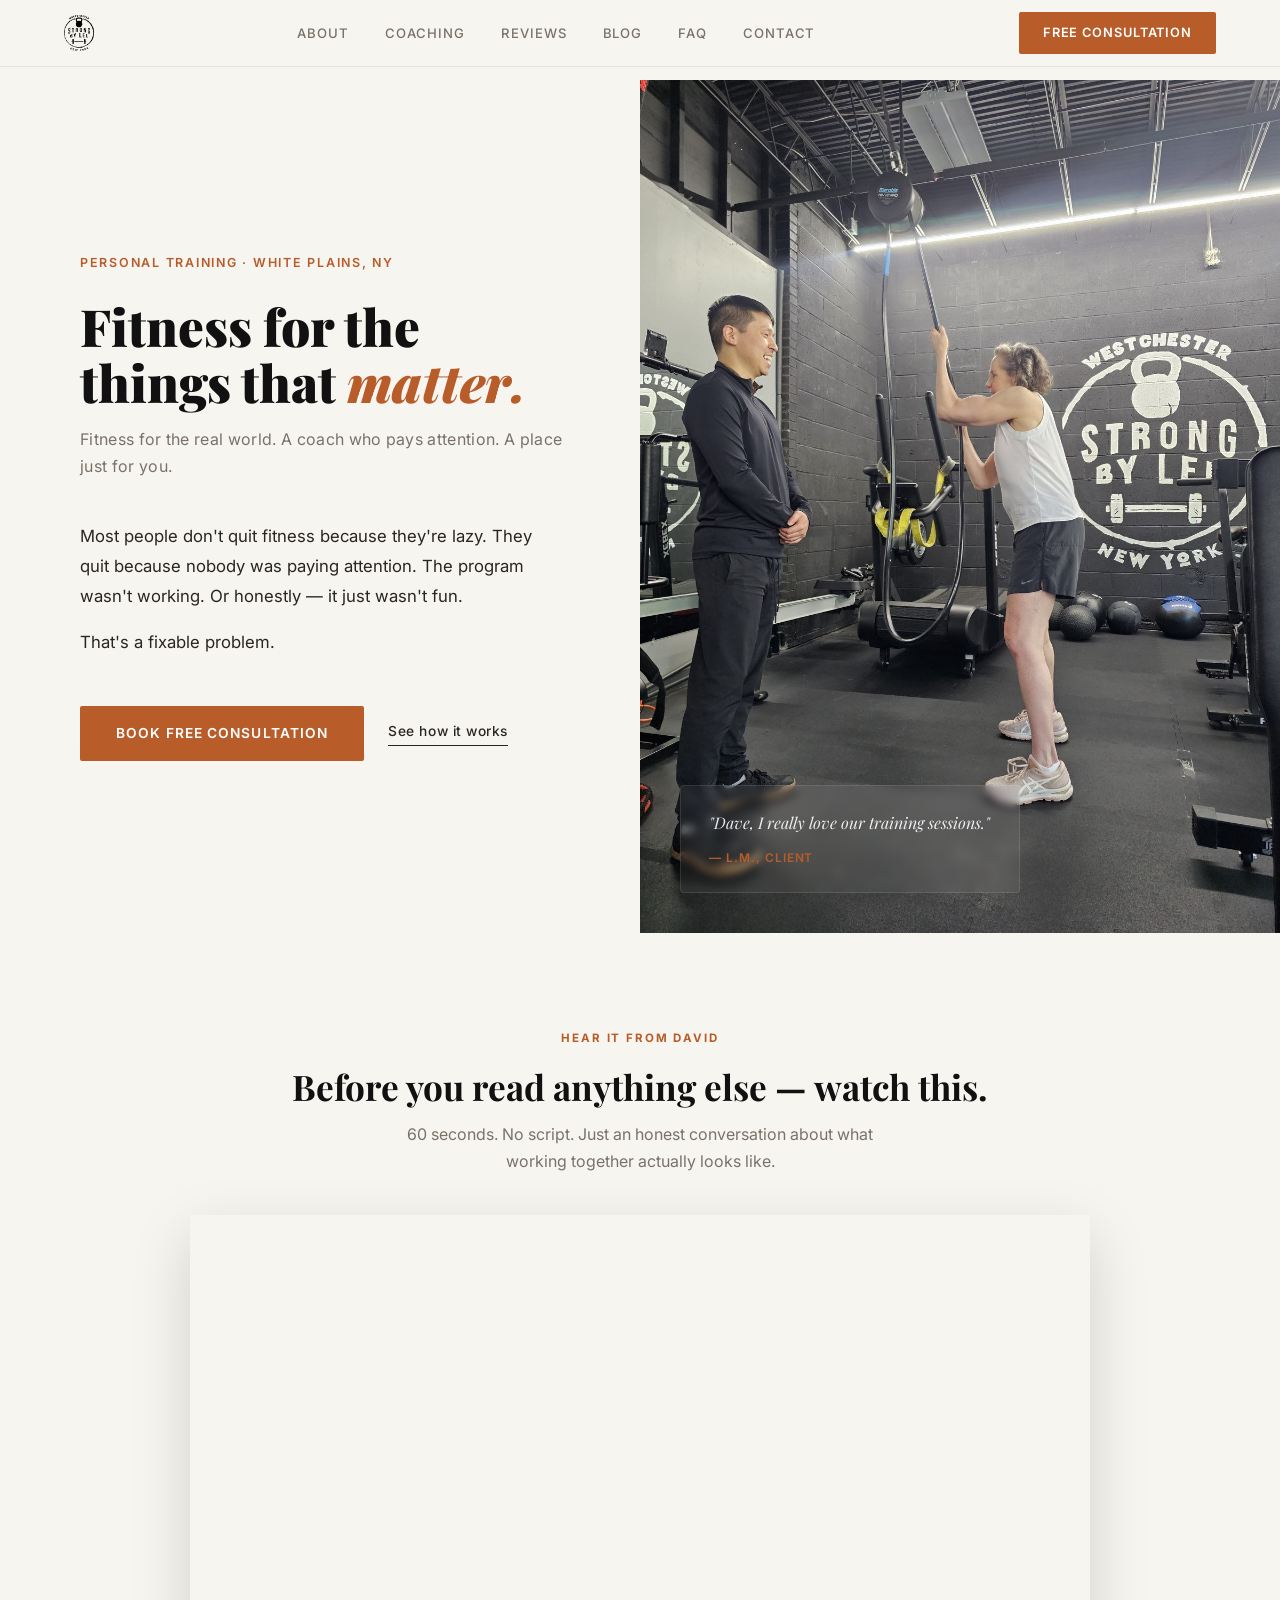
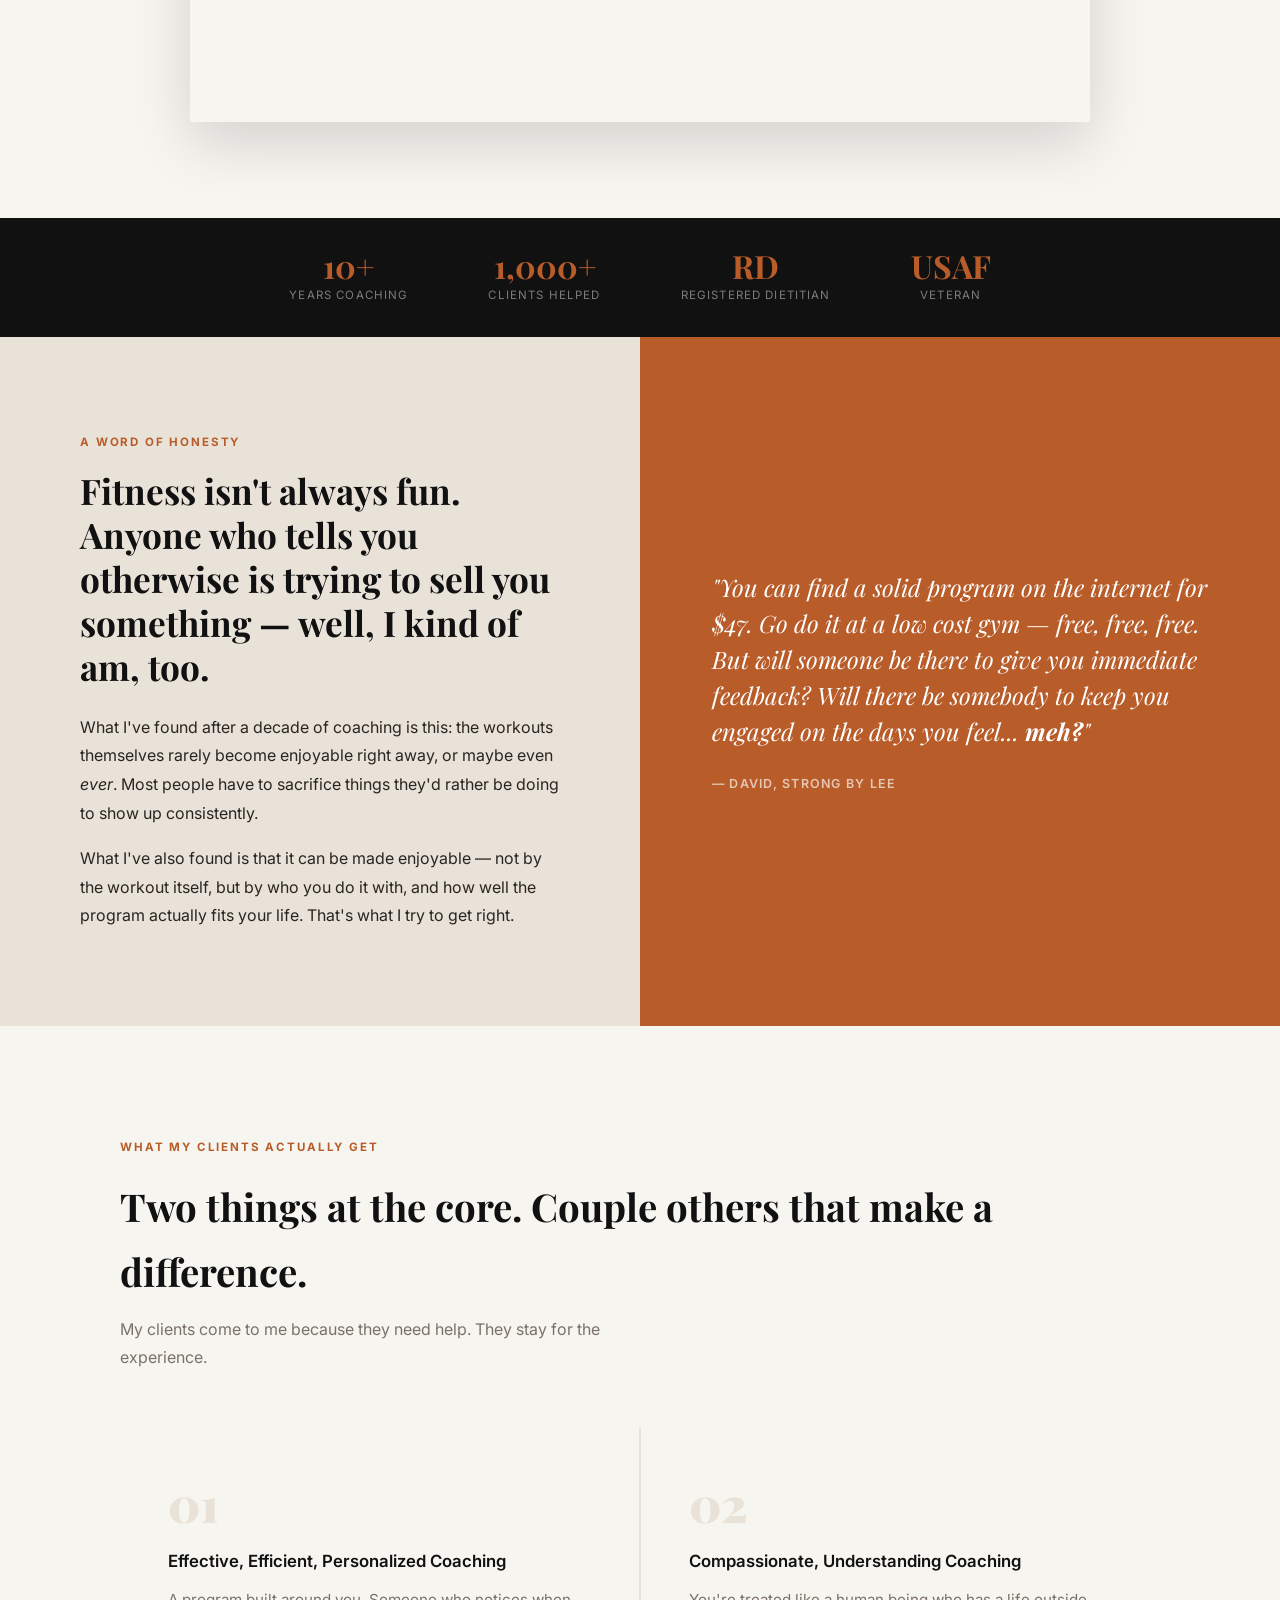
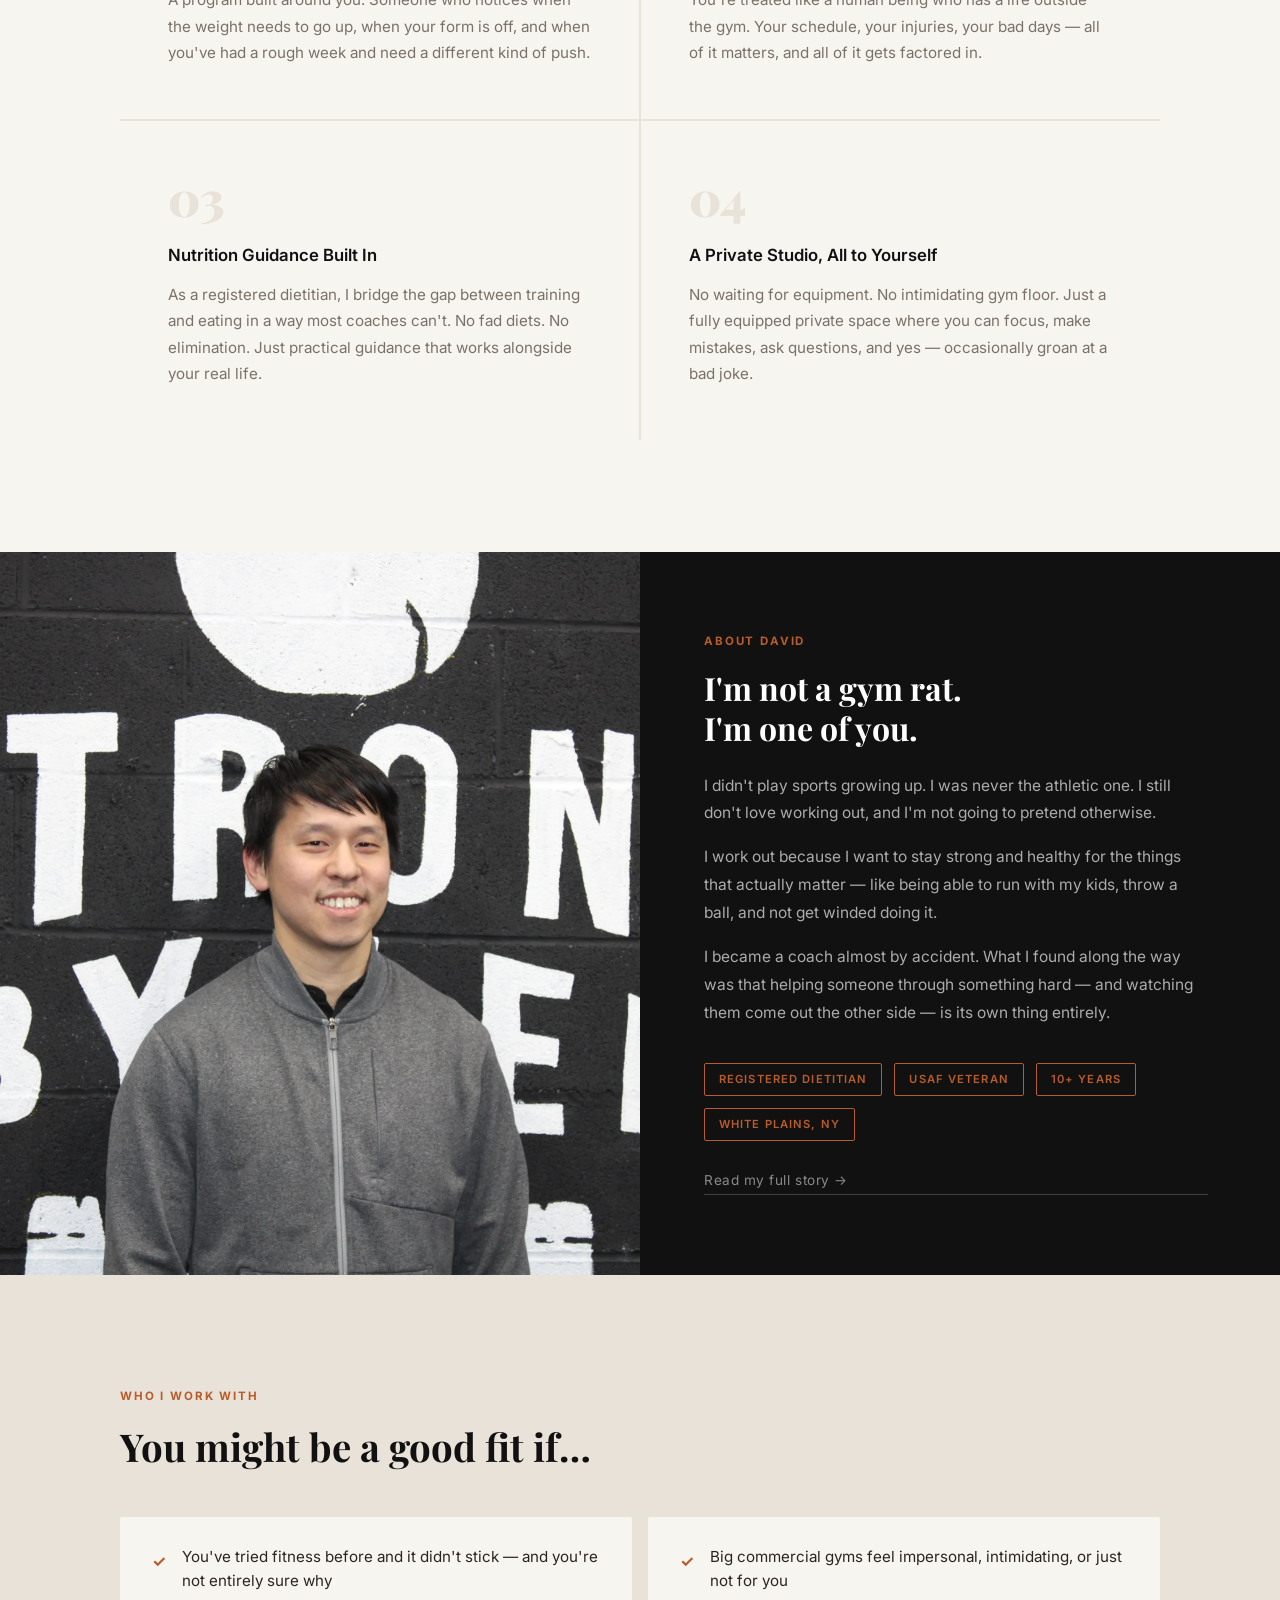
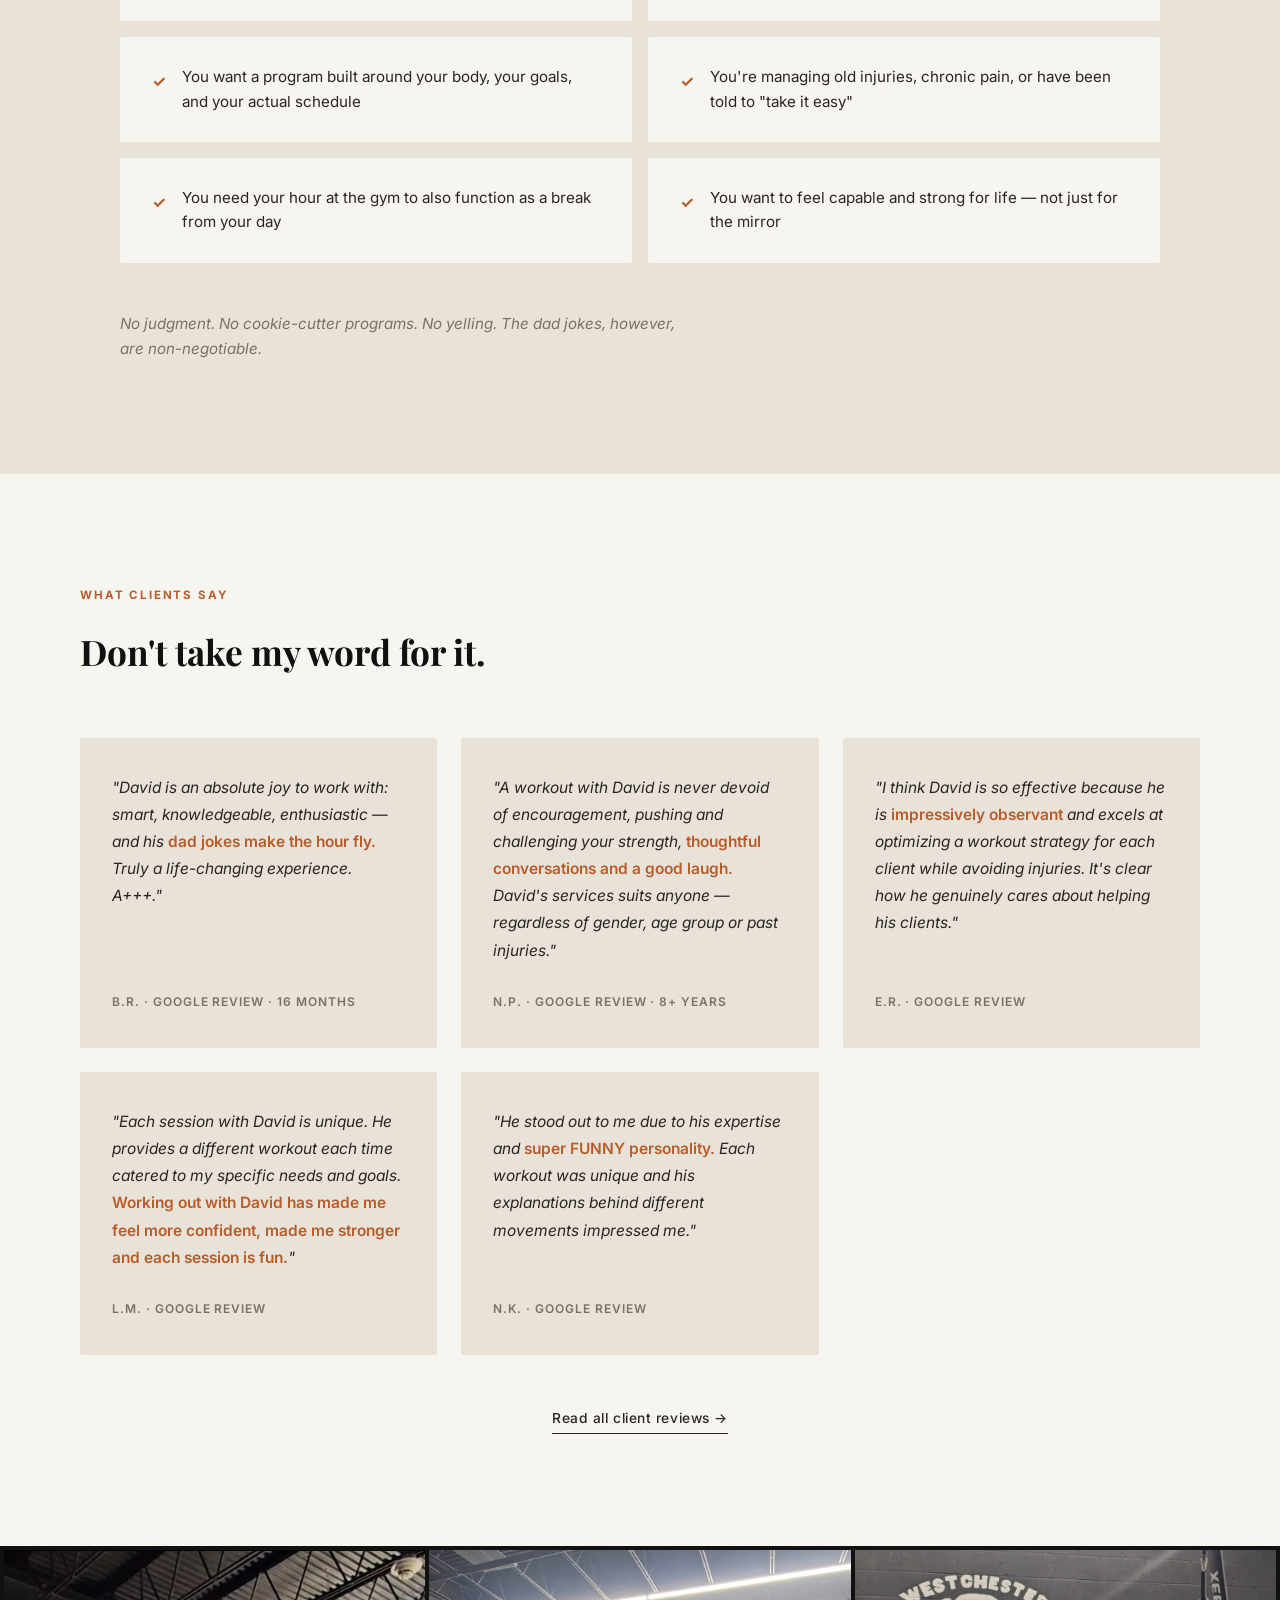
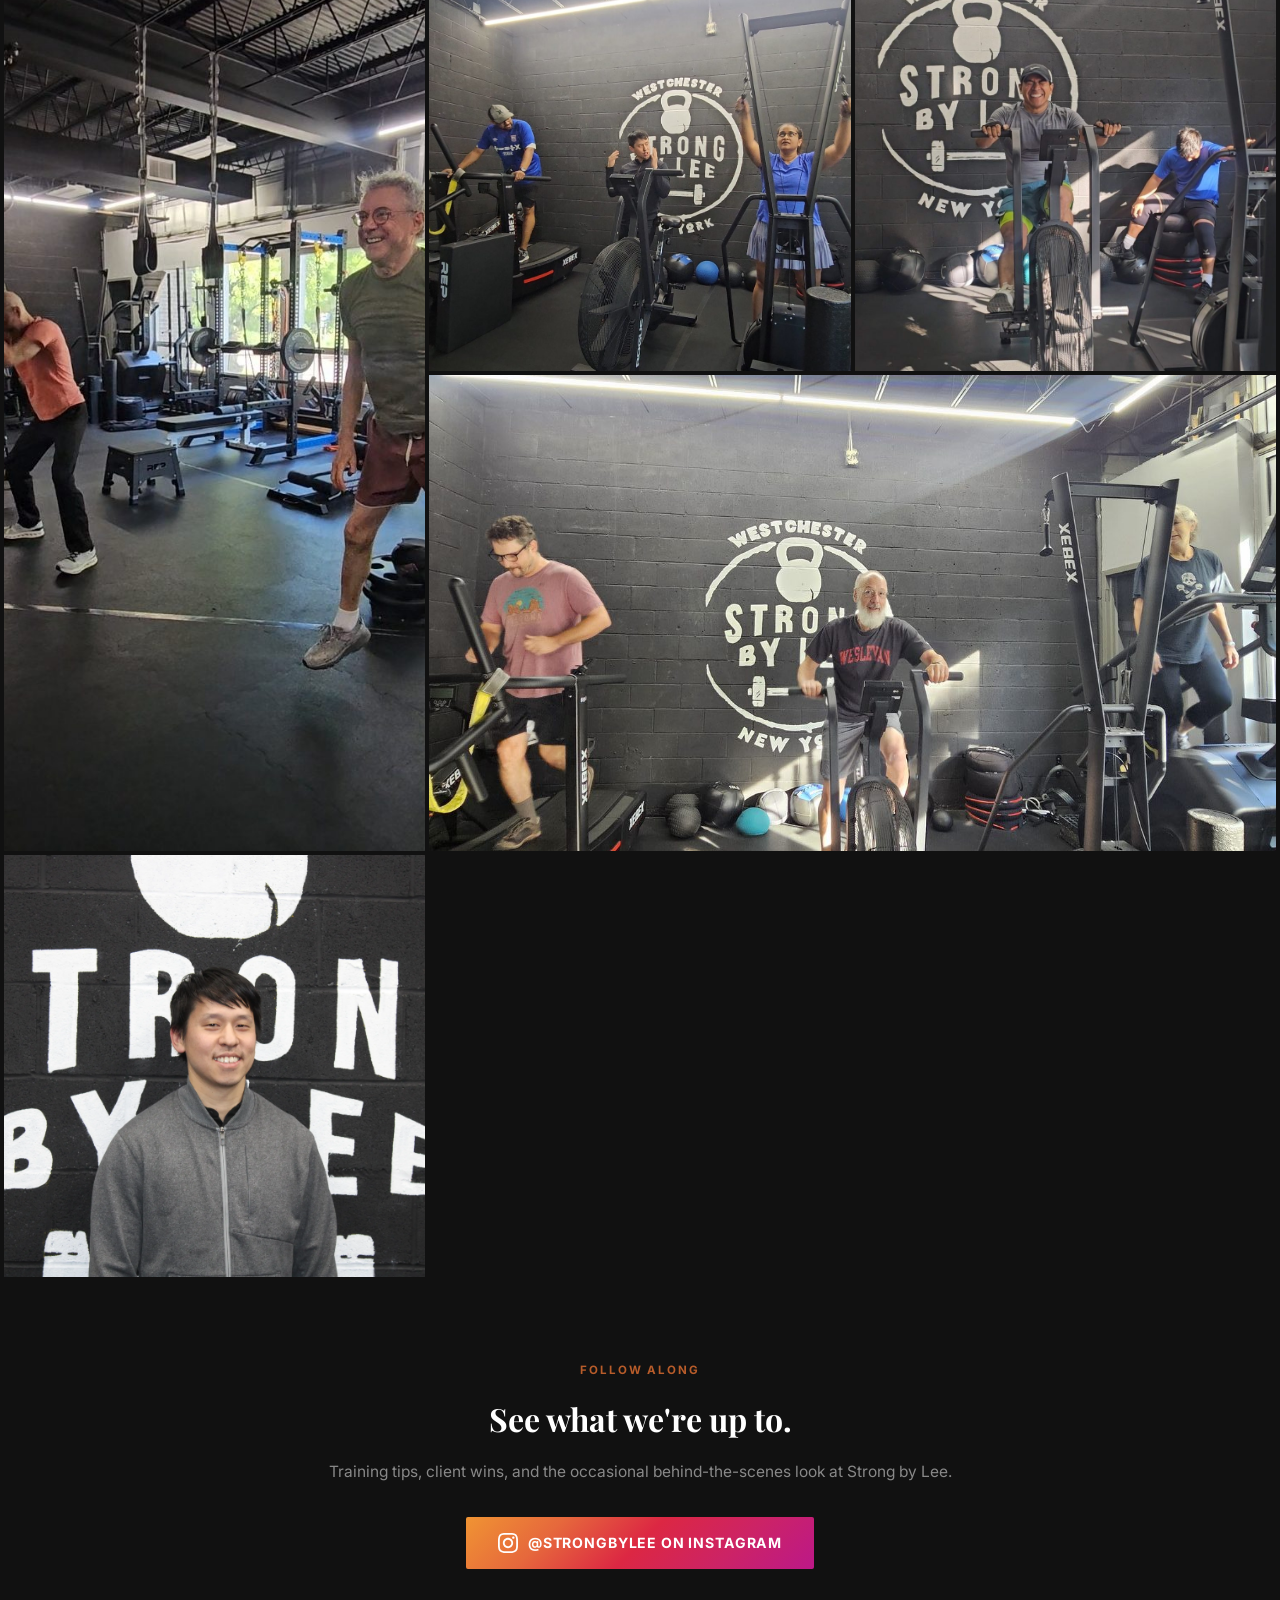
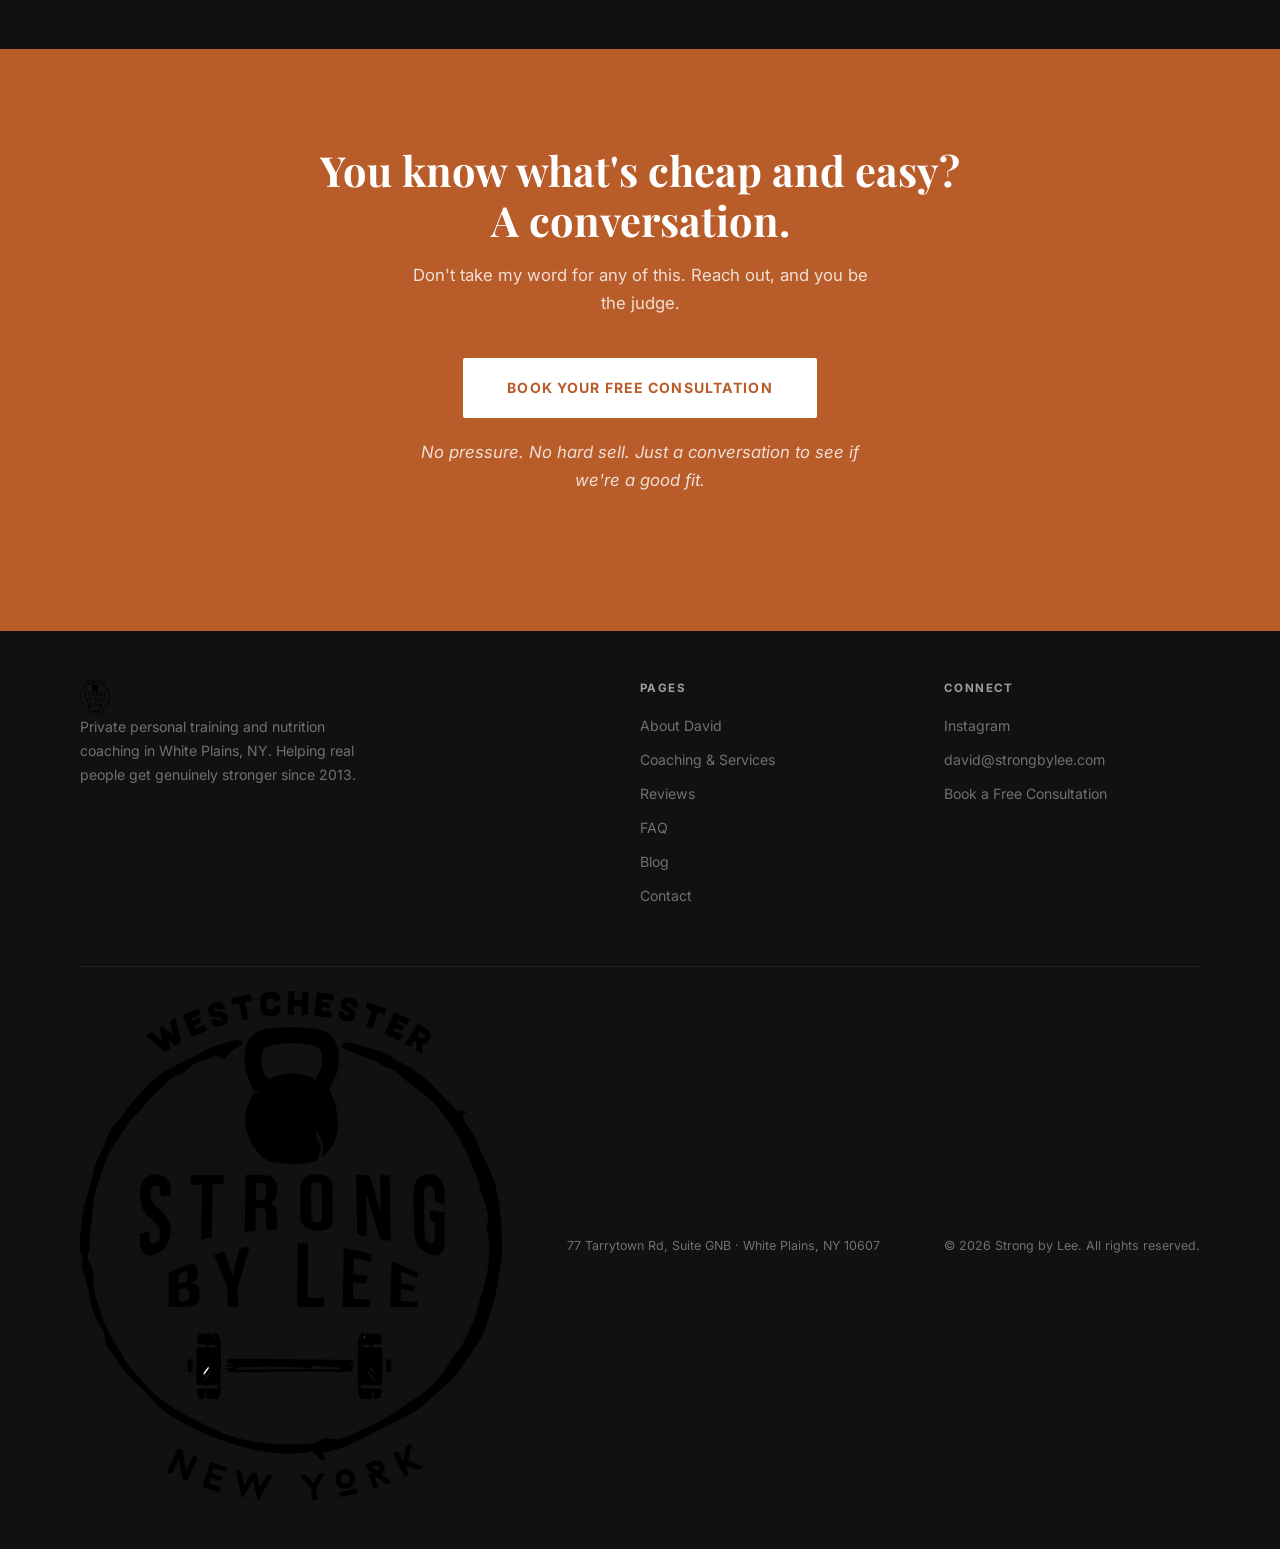
==== commit 621ba654: "update" ====
--- a/index.html
+++ b/index.html
@@ -342,7 +342,7 @@
     </div>
     <div class="hero-right">
       <div class="hero-image-wrap" style="padding: 0; position: relative;">
-        <img src="images/studio-wide.jpg" alt="Clients training at Strong by Lee studio in White Plains NY" style="width:100%; height:100%; object-fit:cover; display:block; min-height:600px;">
+        <img src="images/studio-ropepull.jpg" alt="David coaching a client at Strong by Lee studio in White Plains NY" style="width:100%; height:100%; object-fit:cover; display:block; min-height:600px;">
         <div class="hero-quote-card" style="position:absolute; bottom:40px; left:40px; right:40px; max-width:340px;">
           <p class="hero-quote-text">"Dave, I really love our training sessions."</p>
           <p class="hero-quote-attr">— L.M., Client</p>
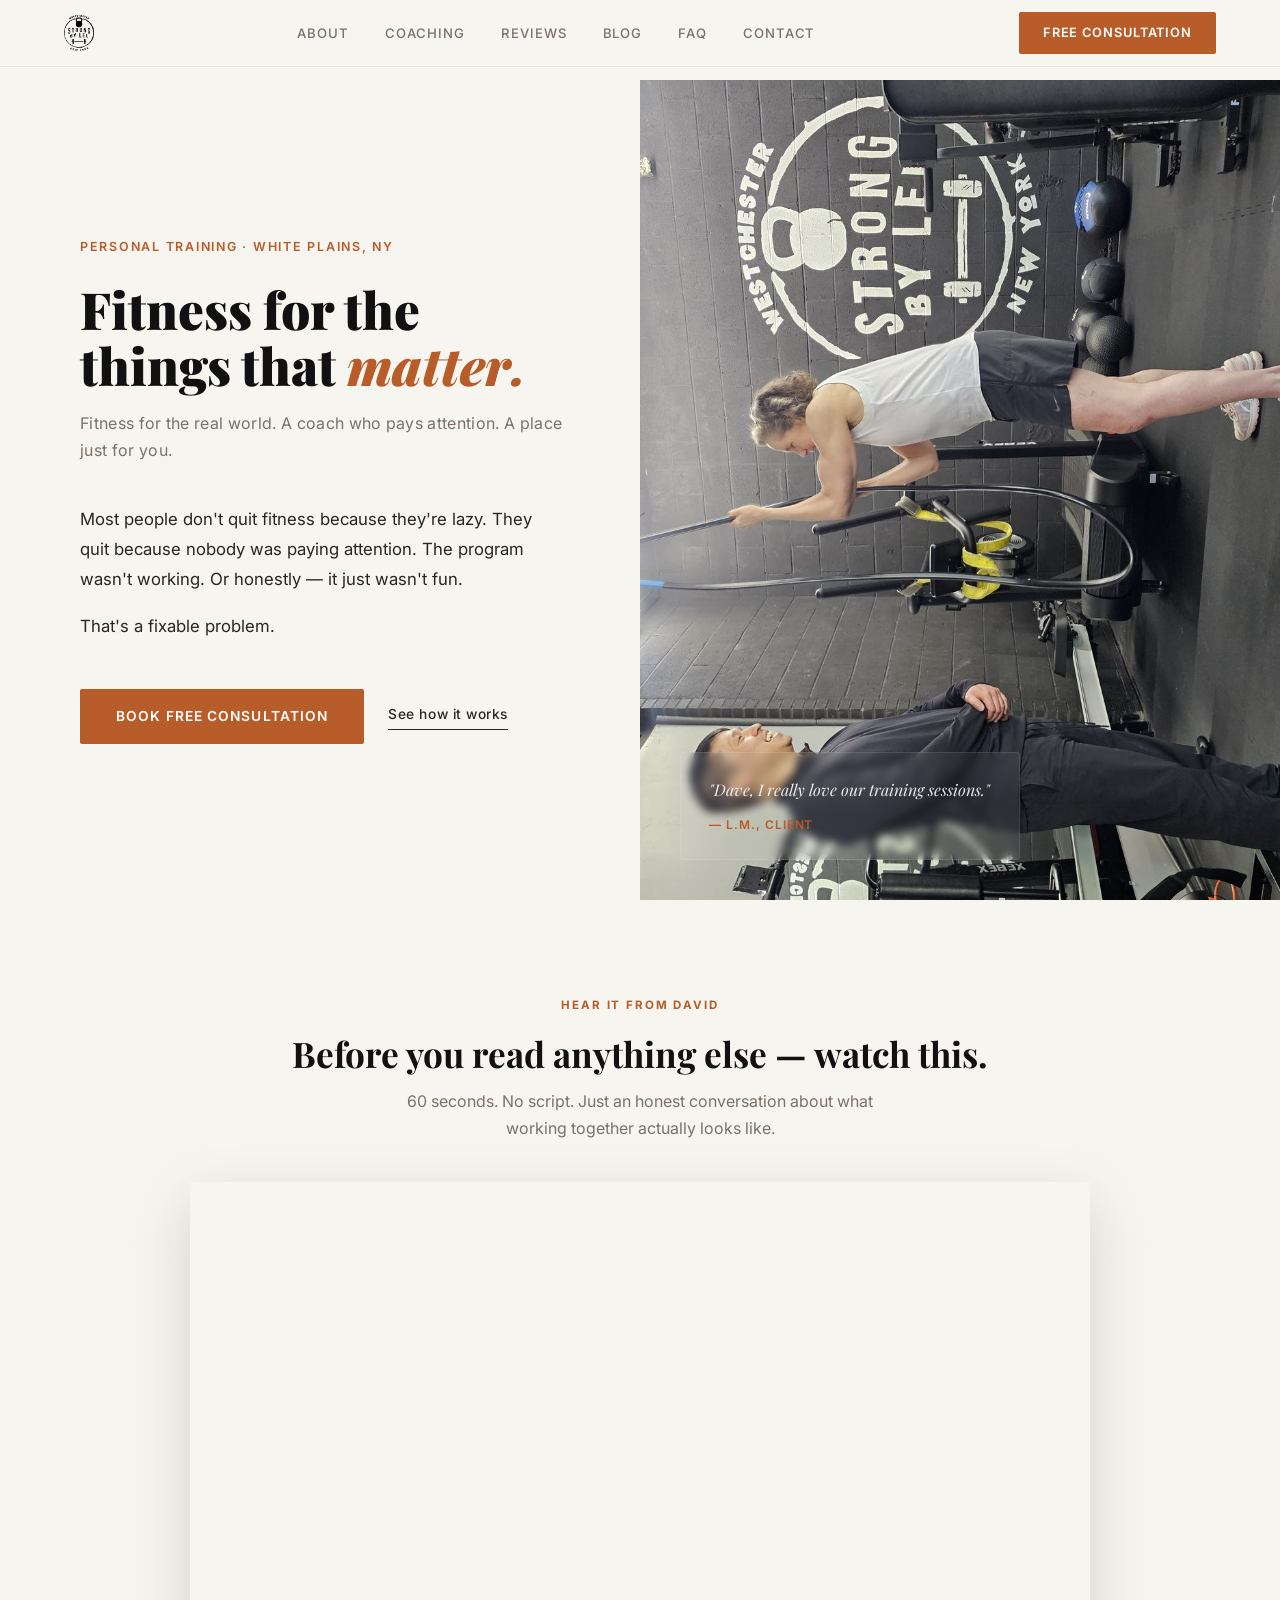
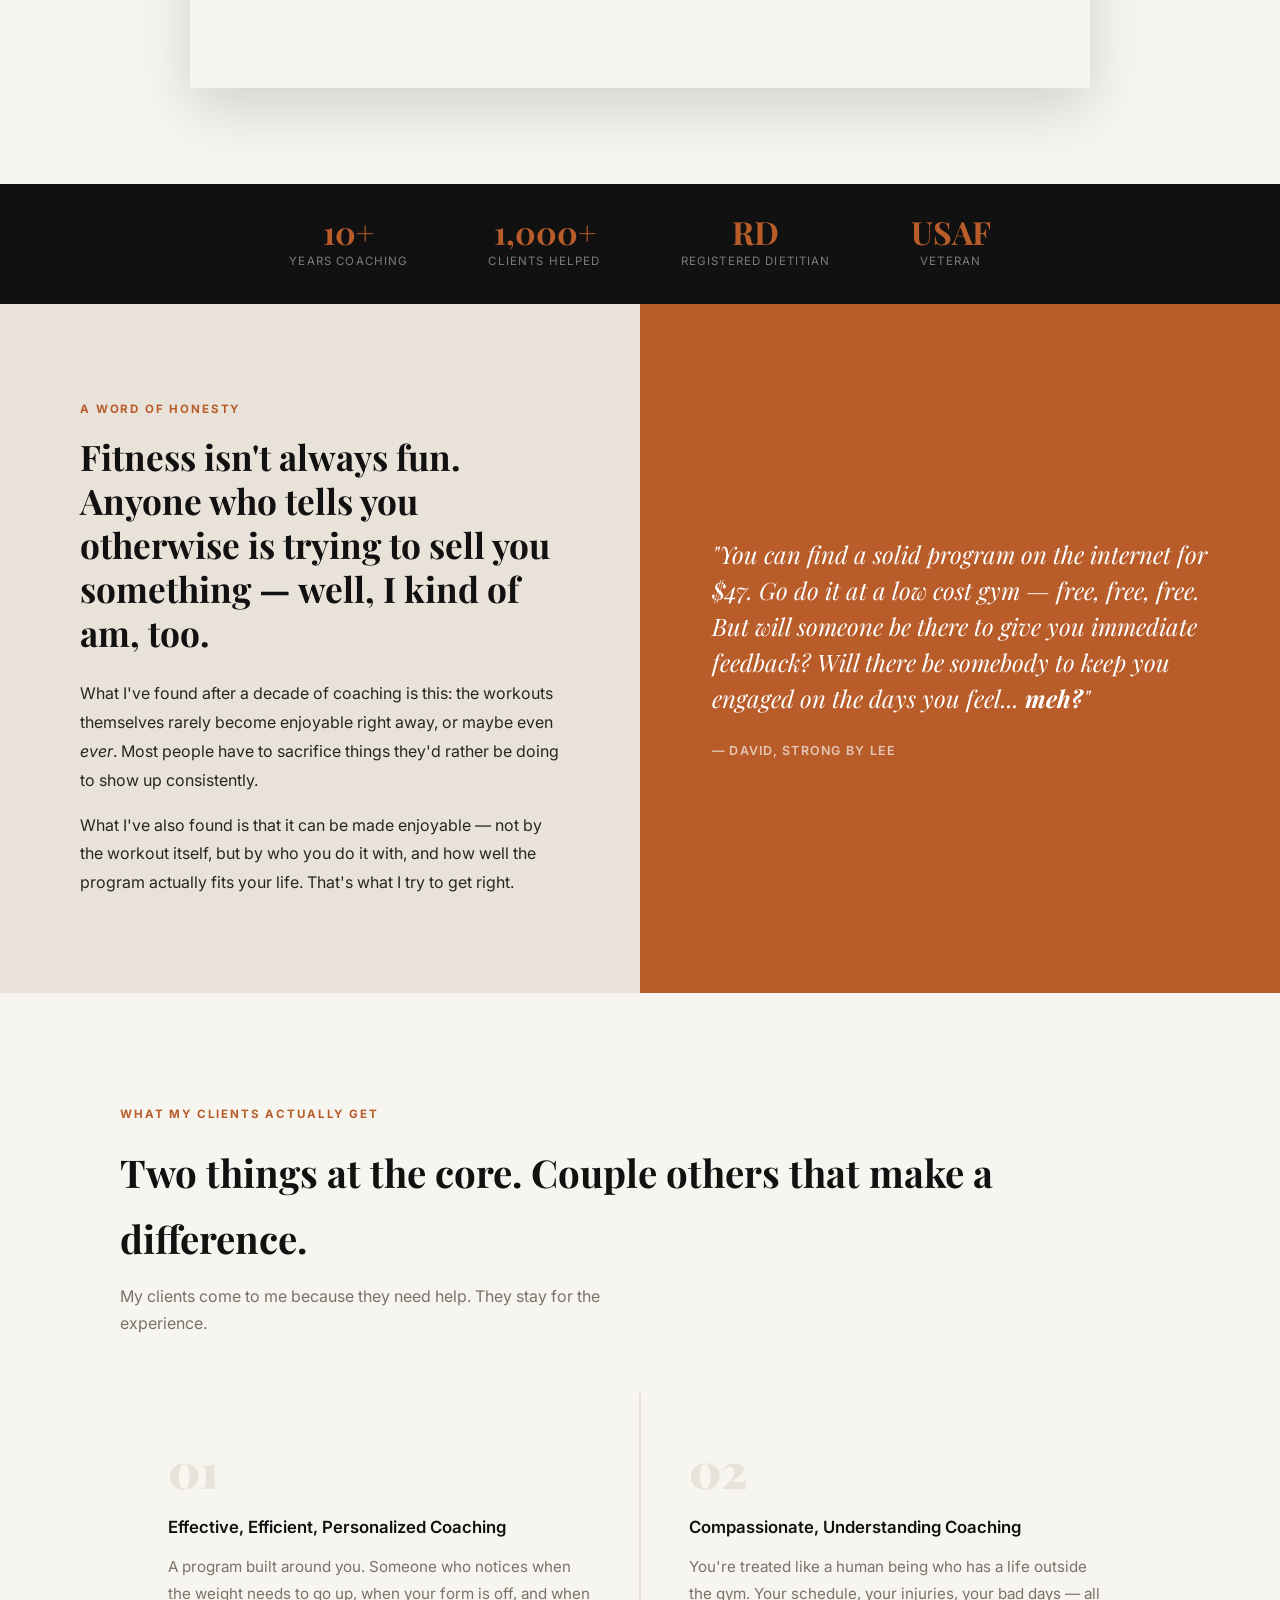
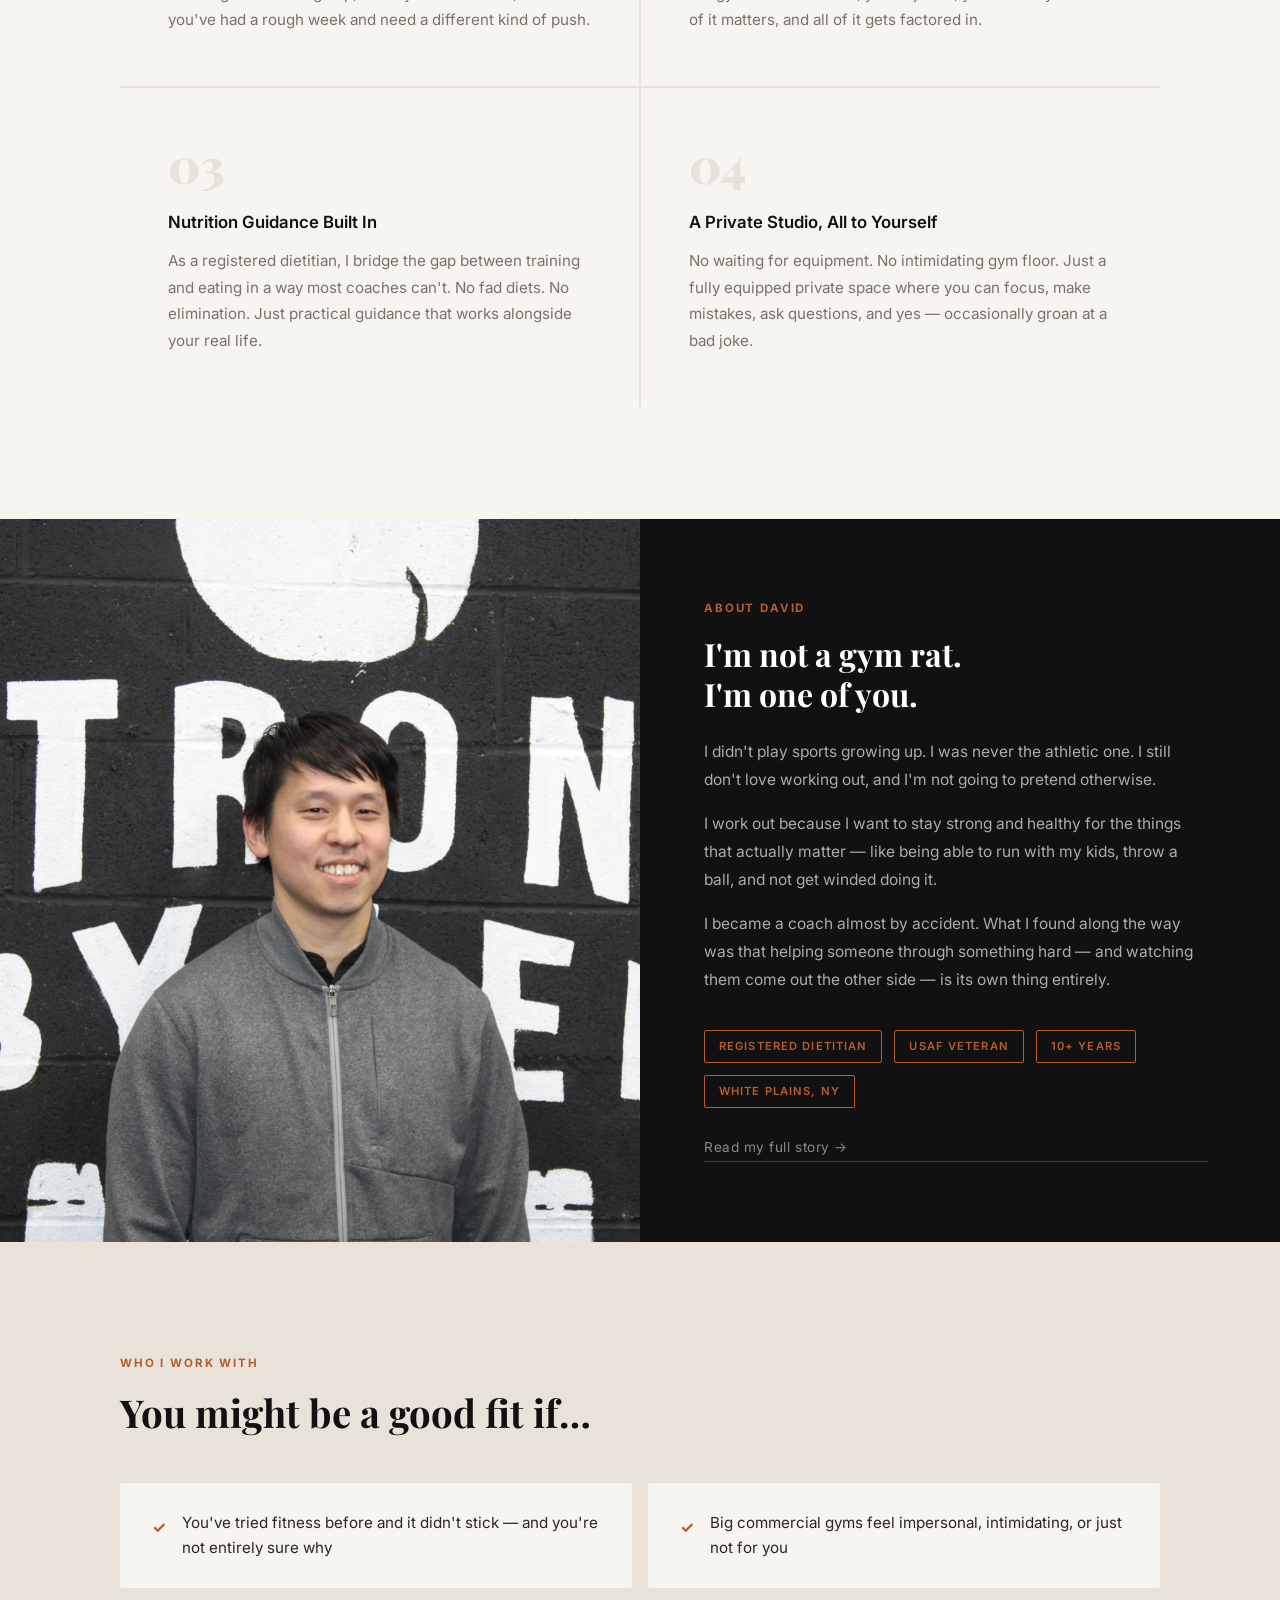
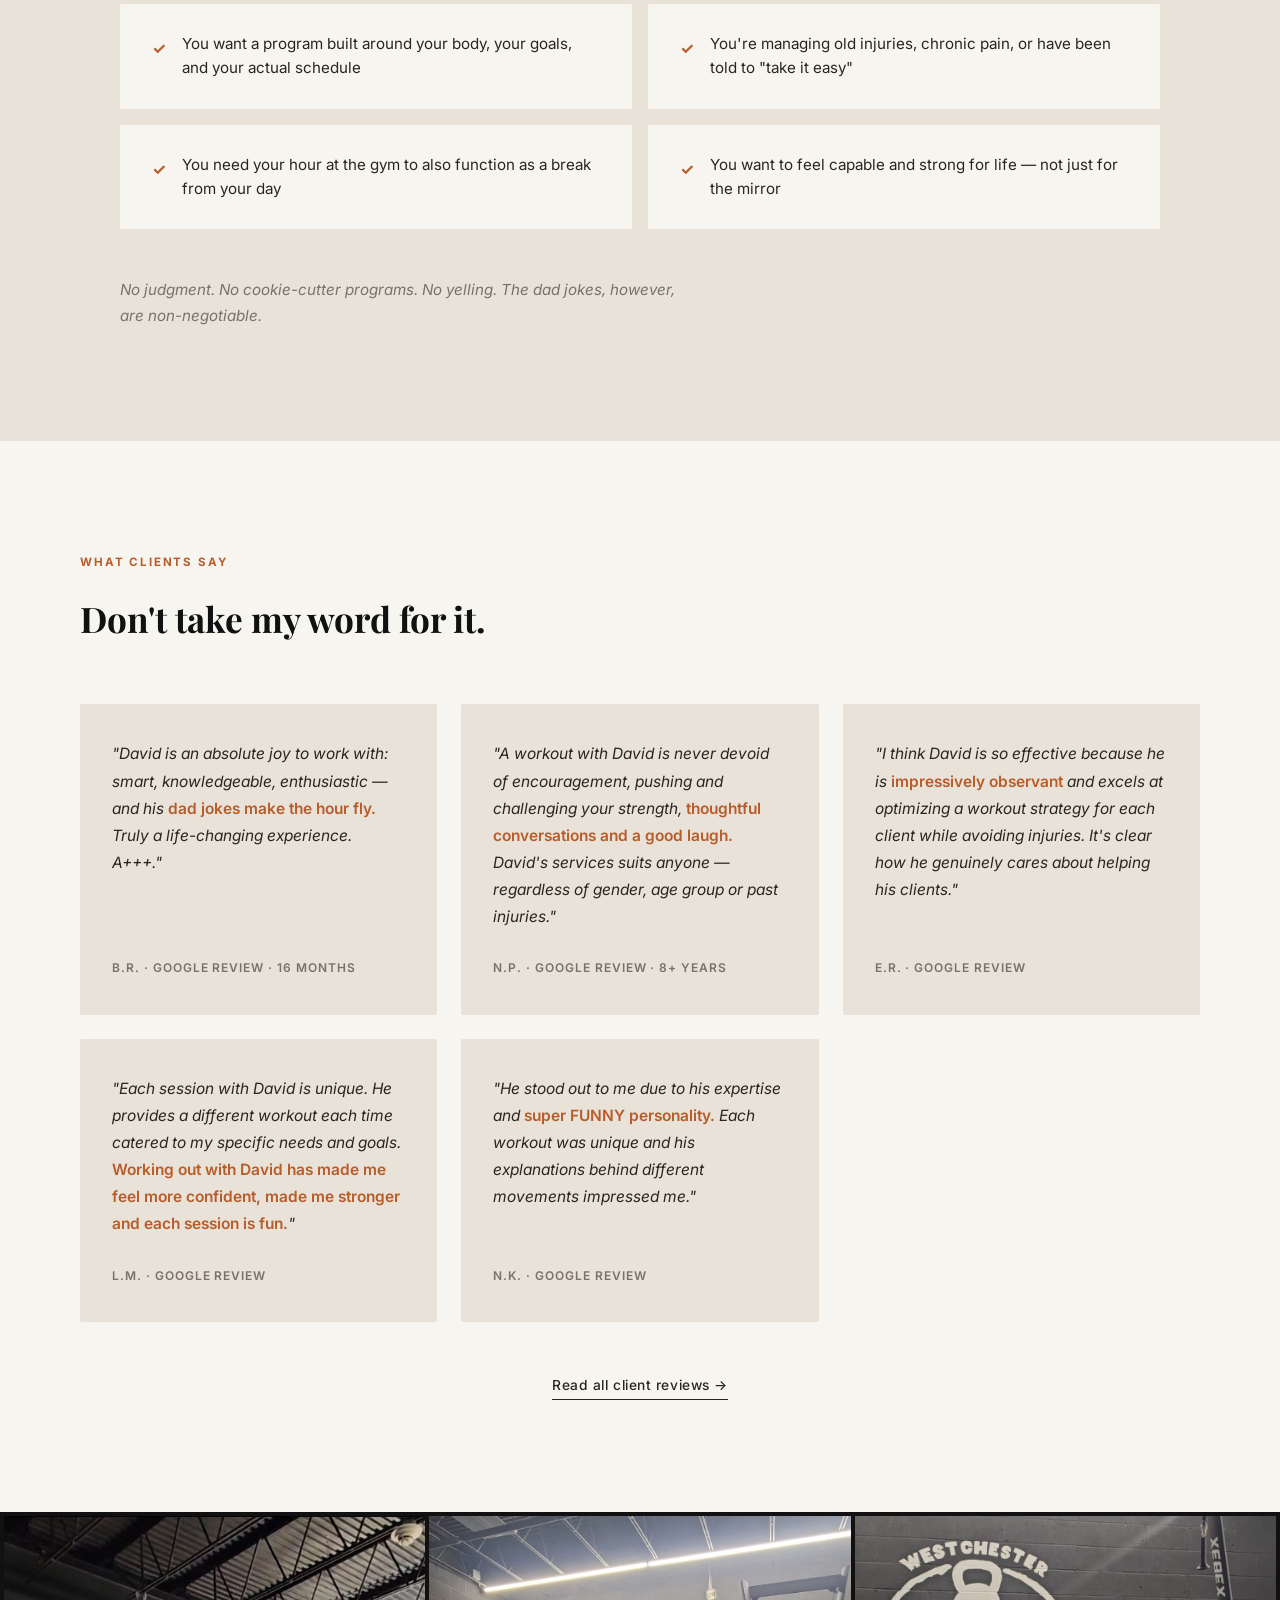
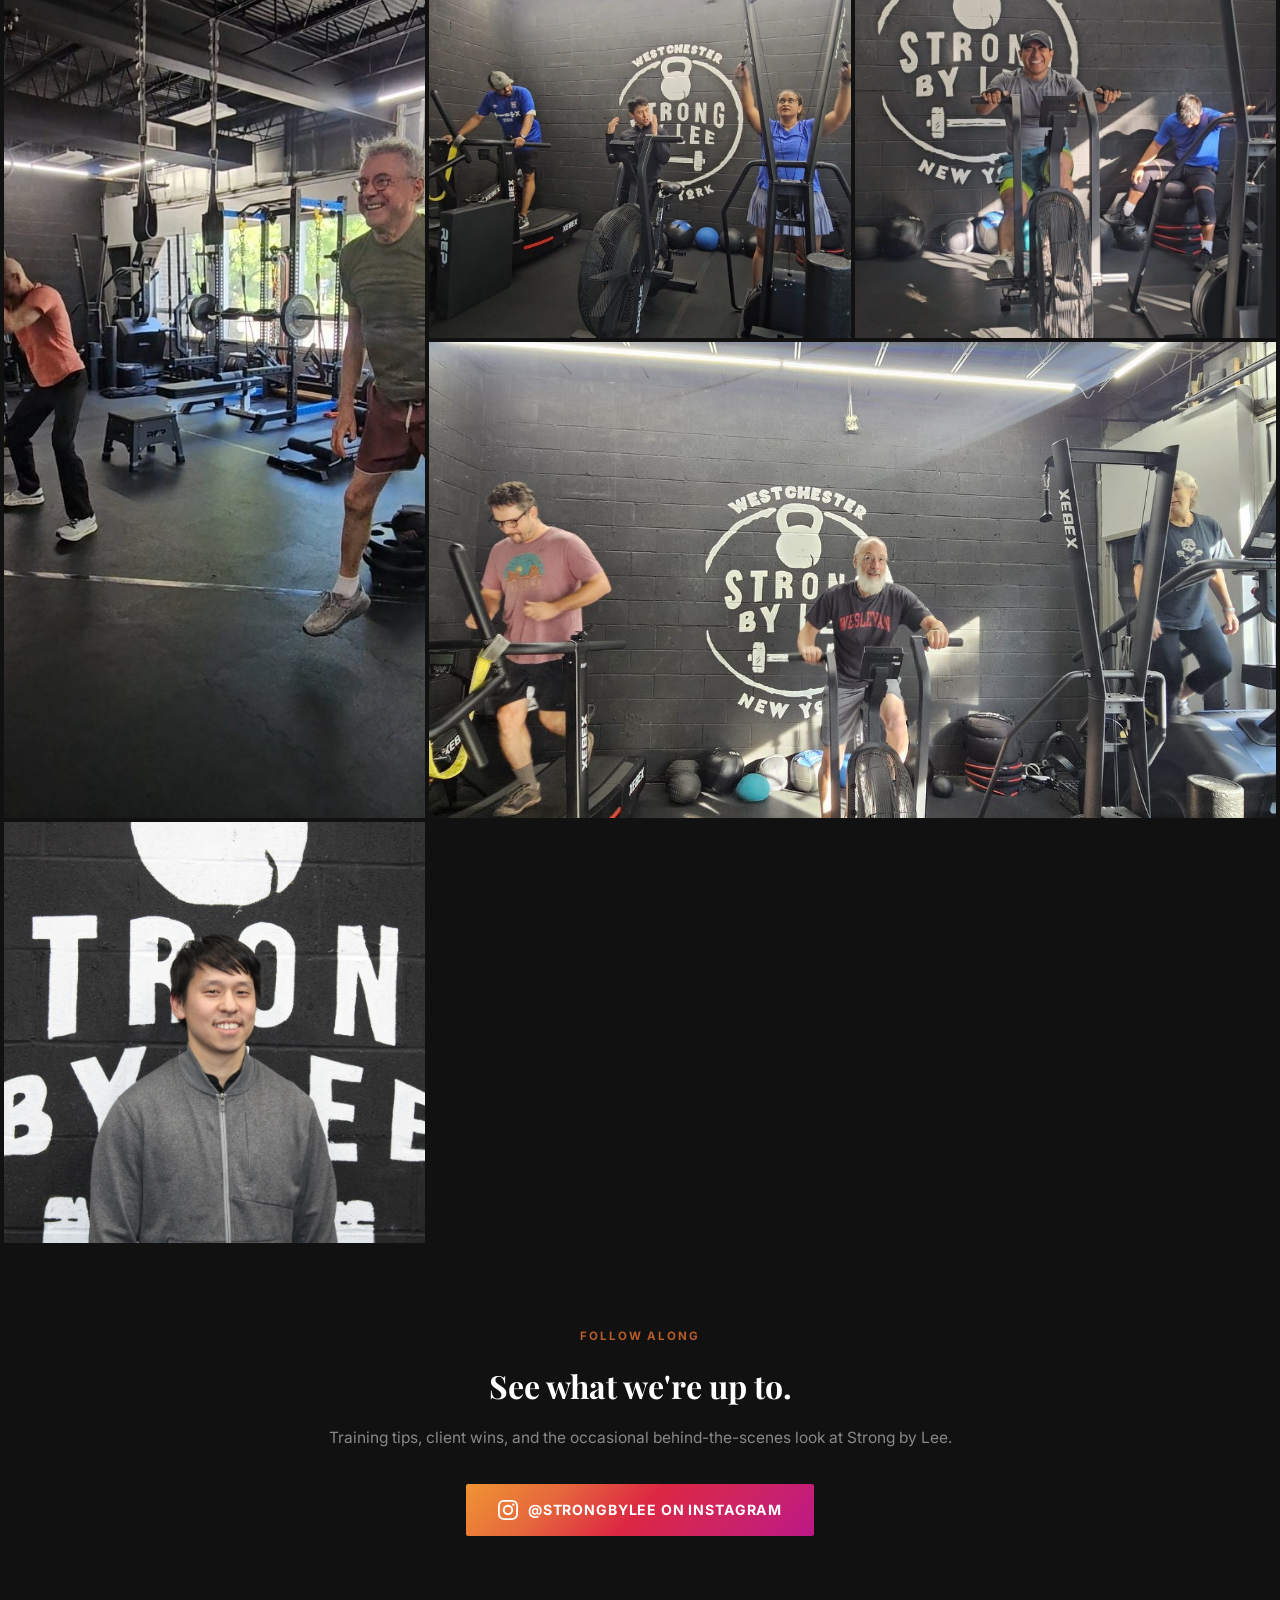
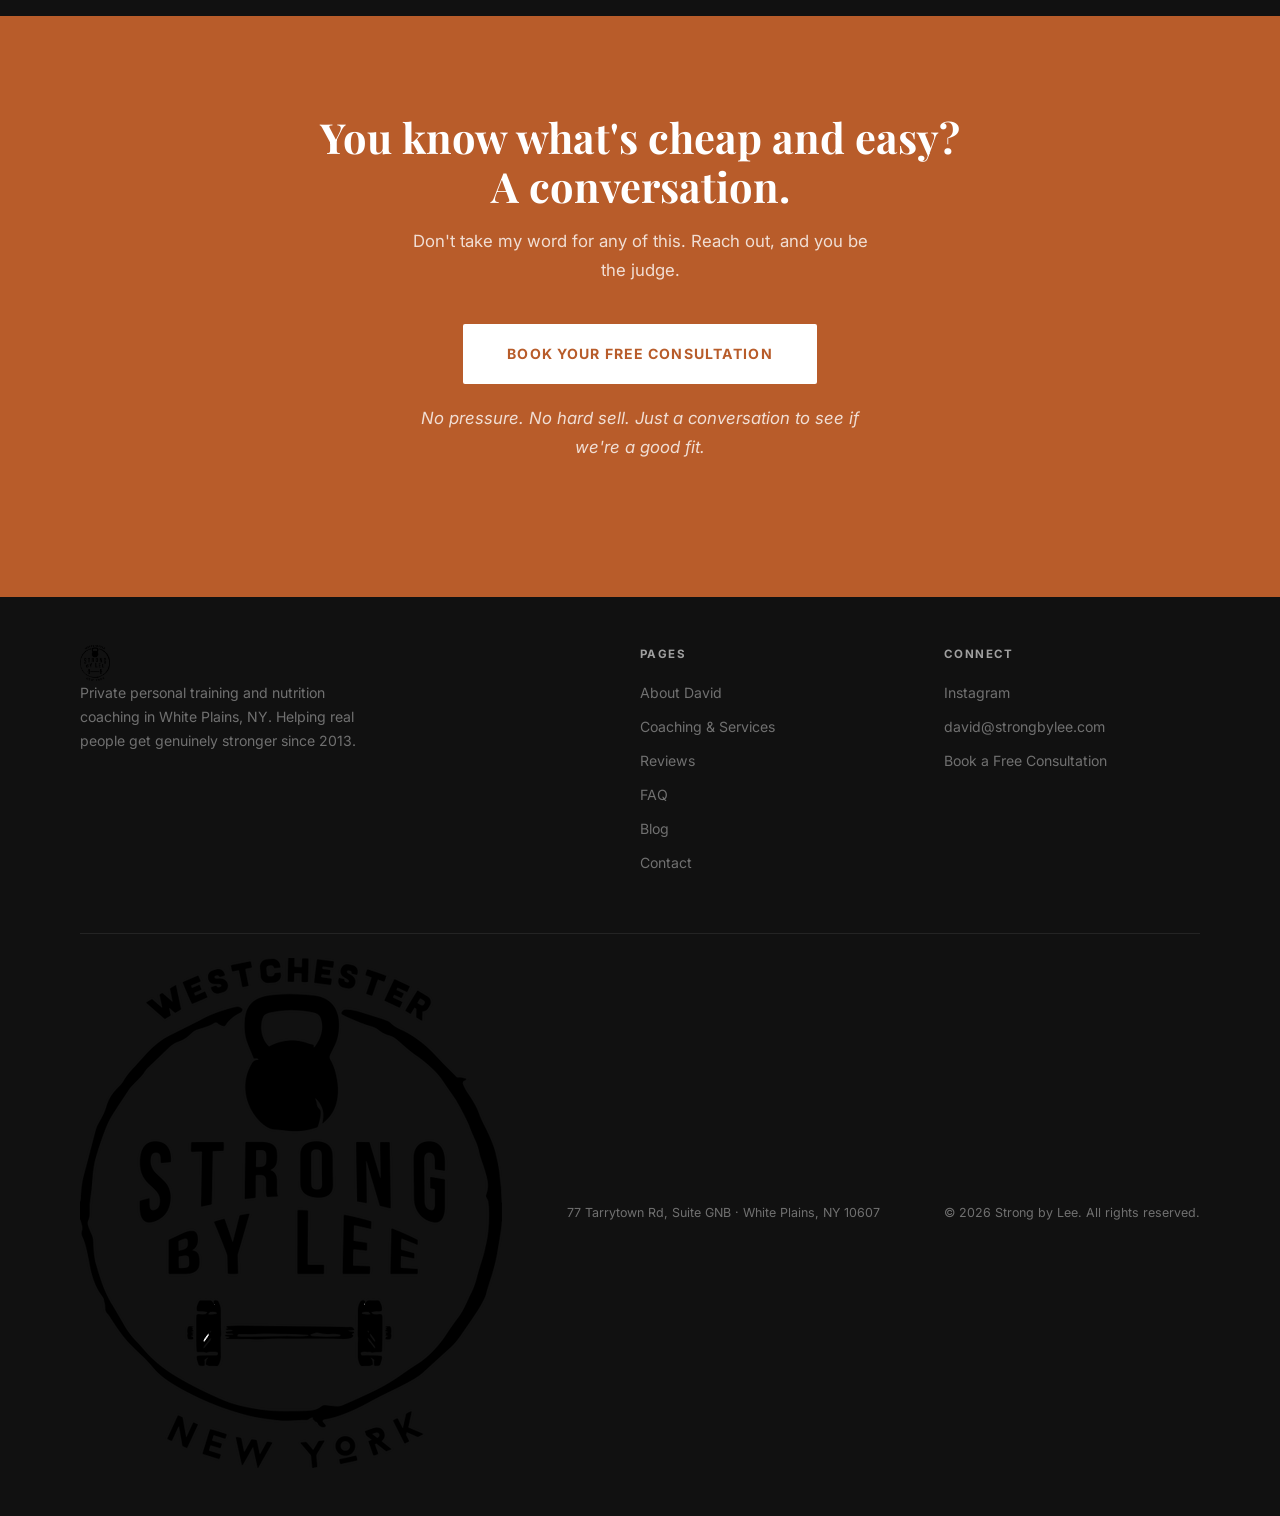
==== commit 1724004a: "photo" ====
--- a/index.html
+++ b/index.html
@@ -342,7 +342,7 @@
     </div>
     <div class="hero-right">
       <div class="hero-image-wrap" style="padding: 0; position: relative;">
-        <img src="images/studio-ropepull.jpg" alt="David coaching a client at Strong by Lee studio in White Plains NY" style="width:100%; height:100%; object-fit:cover; display:block; min-height:600px;">
+        <img src="images/studio-coaching.jpg" alt="David coaching a client at Strong by Lee studio in White Plains NY" style="width:100%; height:100%; object-fit:cover; display:block; min-height:600px;">
         <div class="hero-quote-card" style="position:absolute; bottom:40px; left:40px; right:40px; max-width:340px;">
           <p class="hero-quote-text">"Dave, I really love our training sessions."</p>
           <p class="hero-quote-attr">— L.M., Client</p>
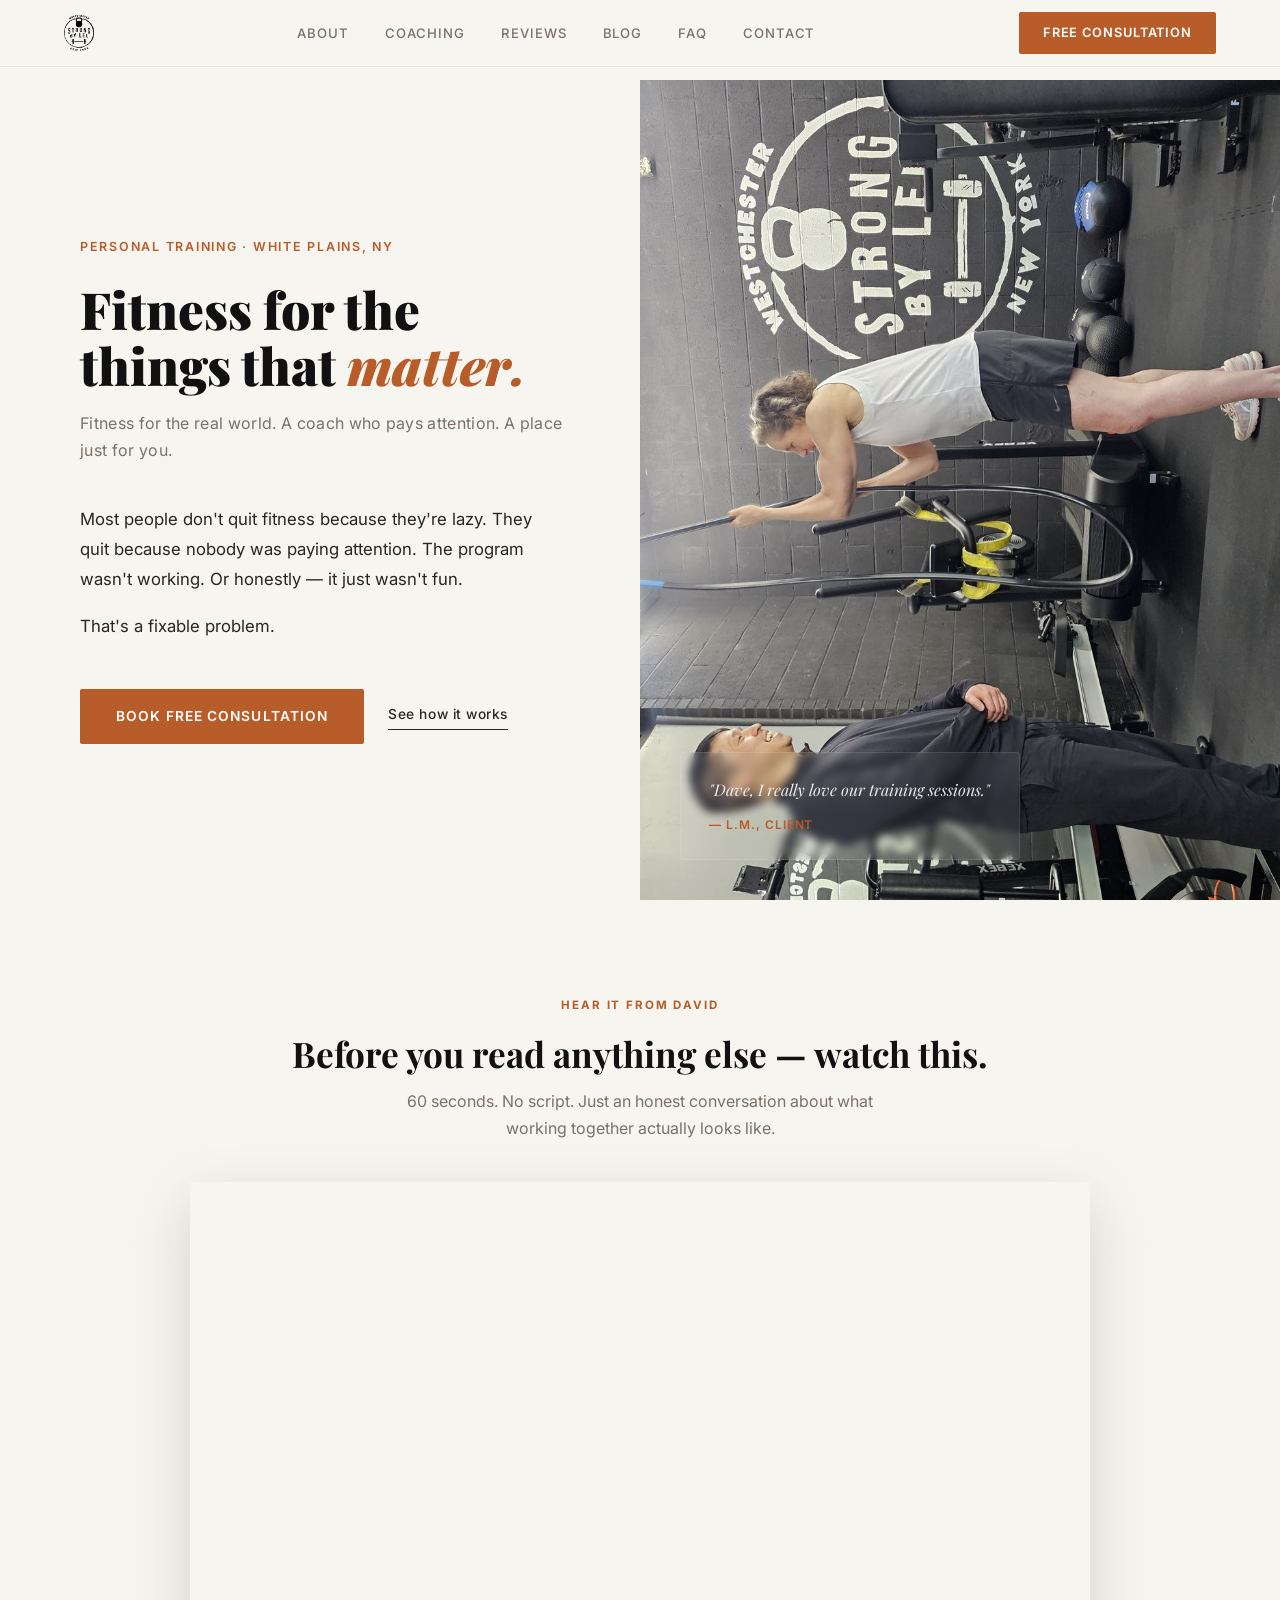
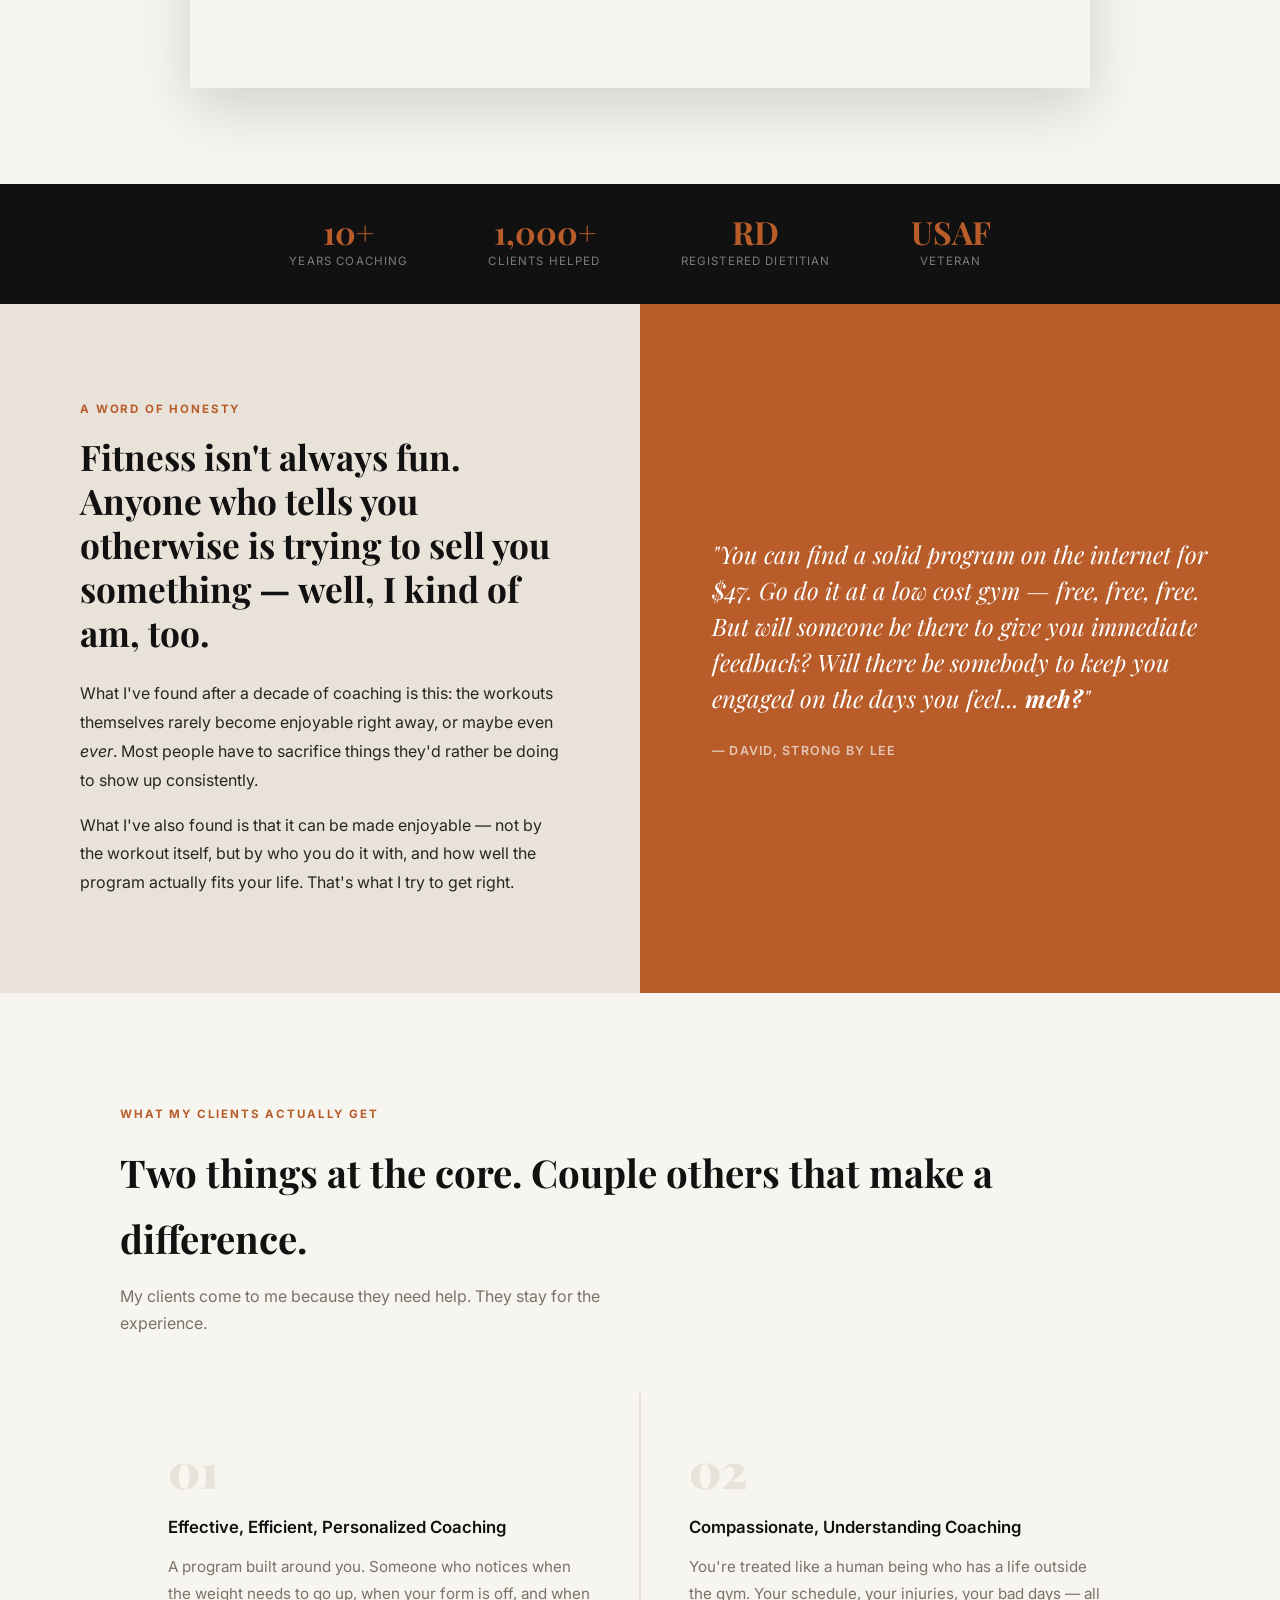
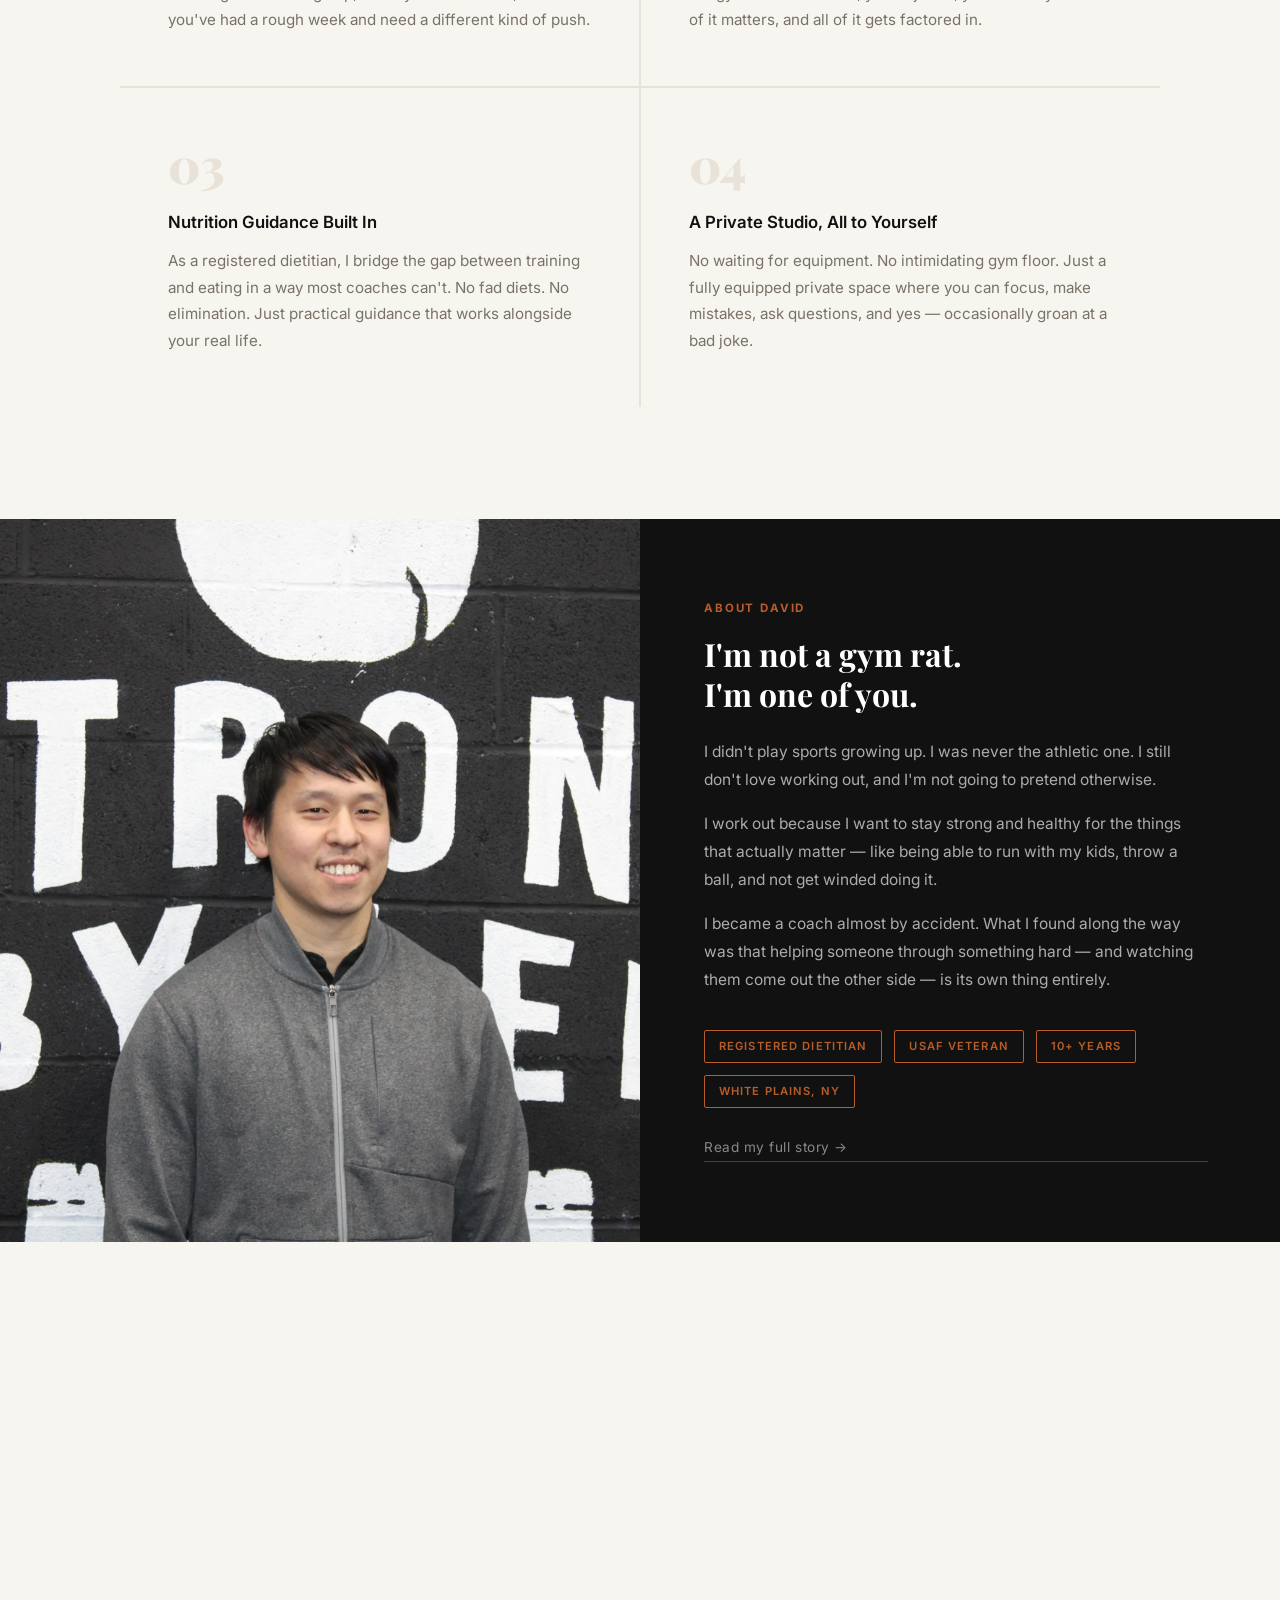
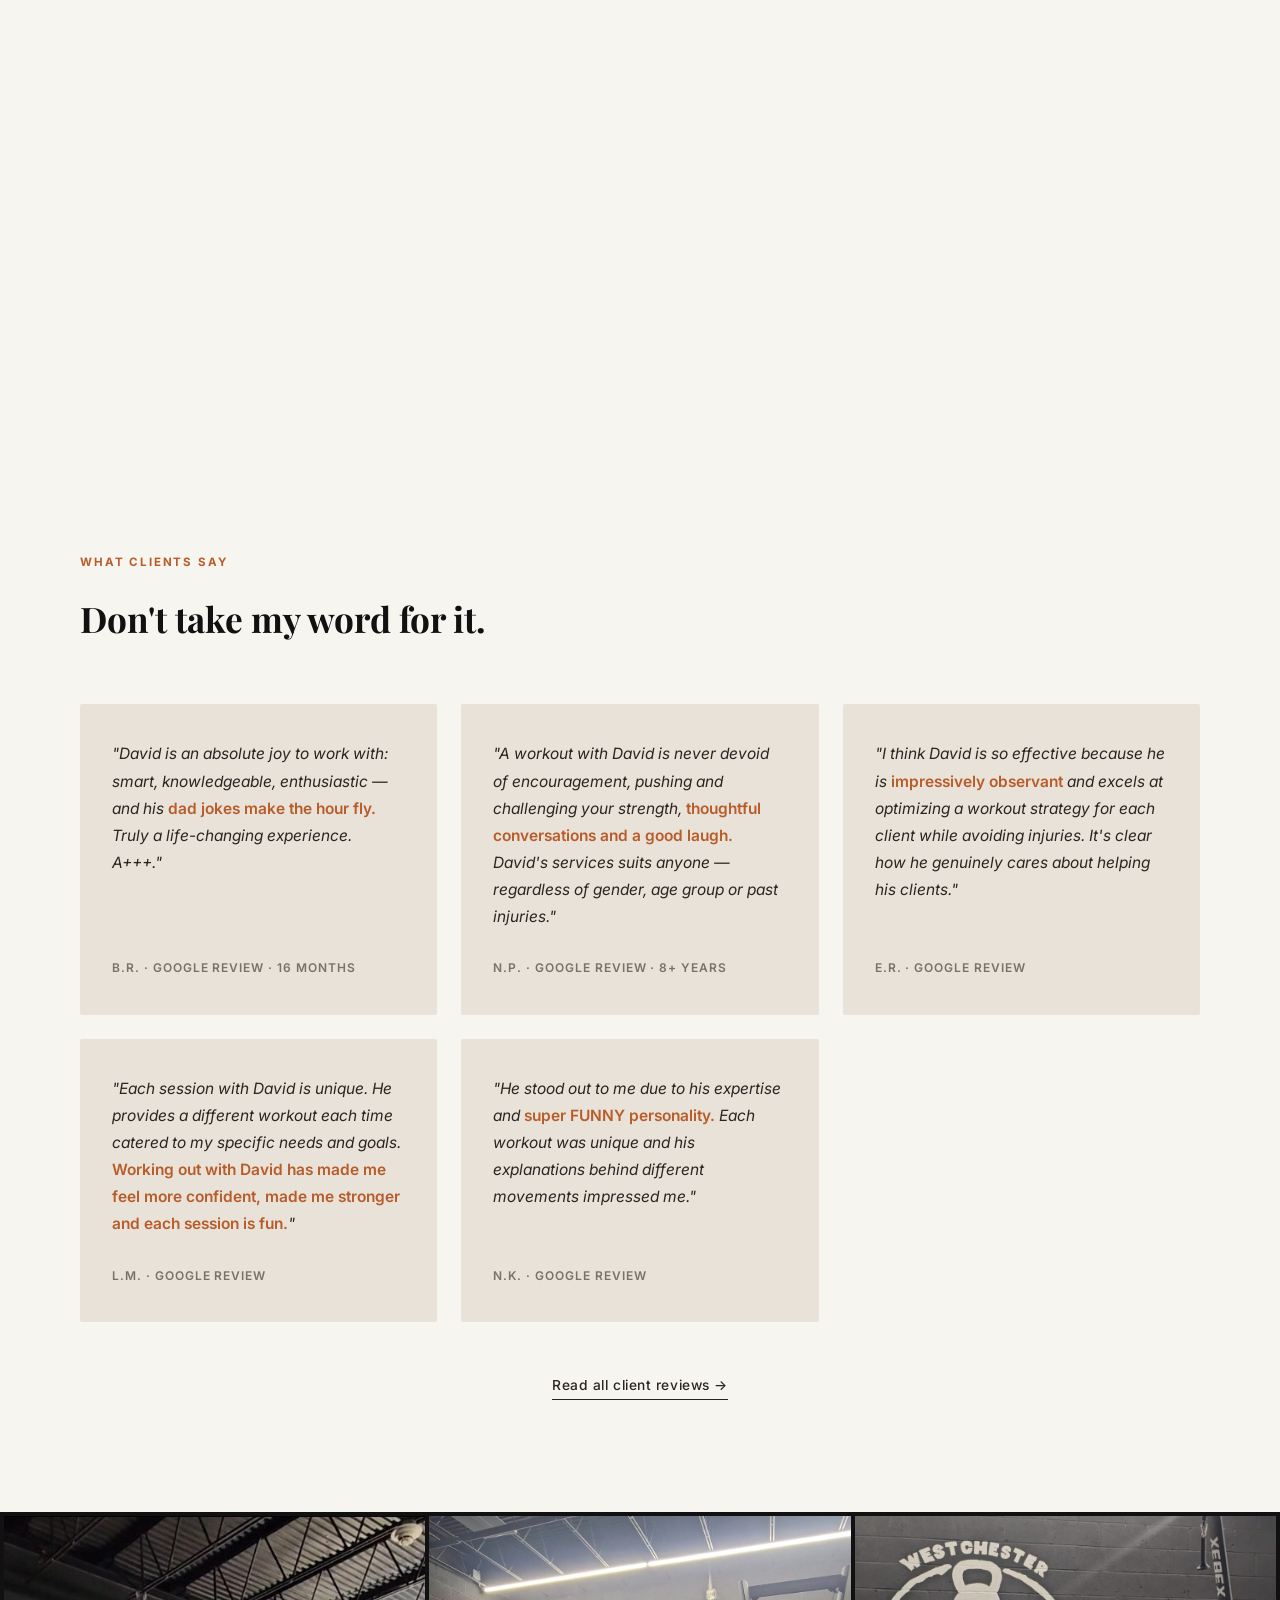
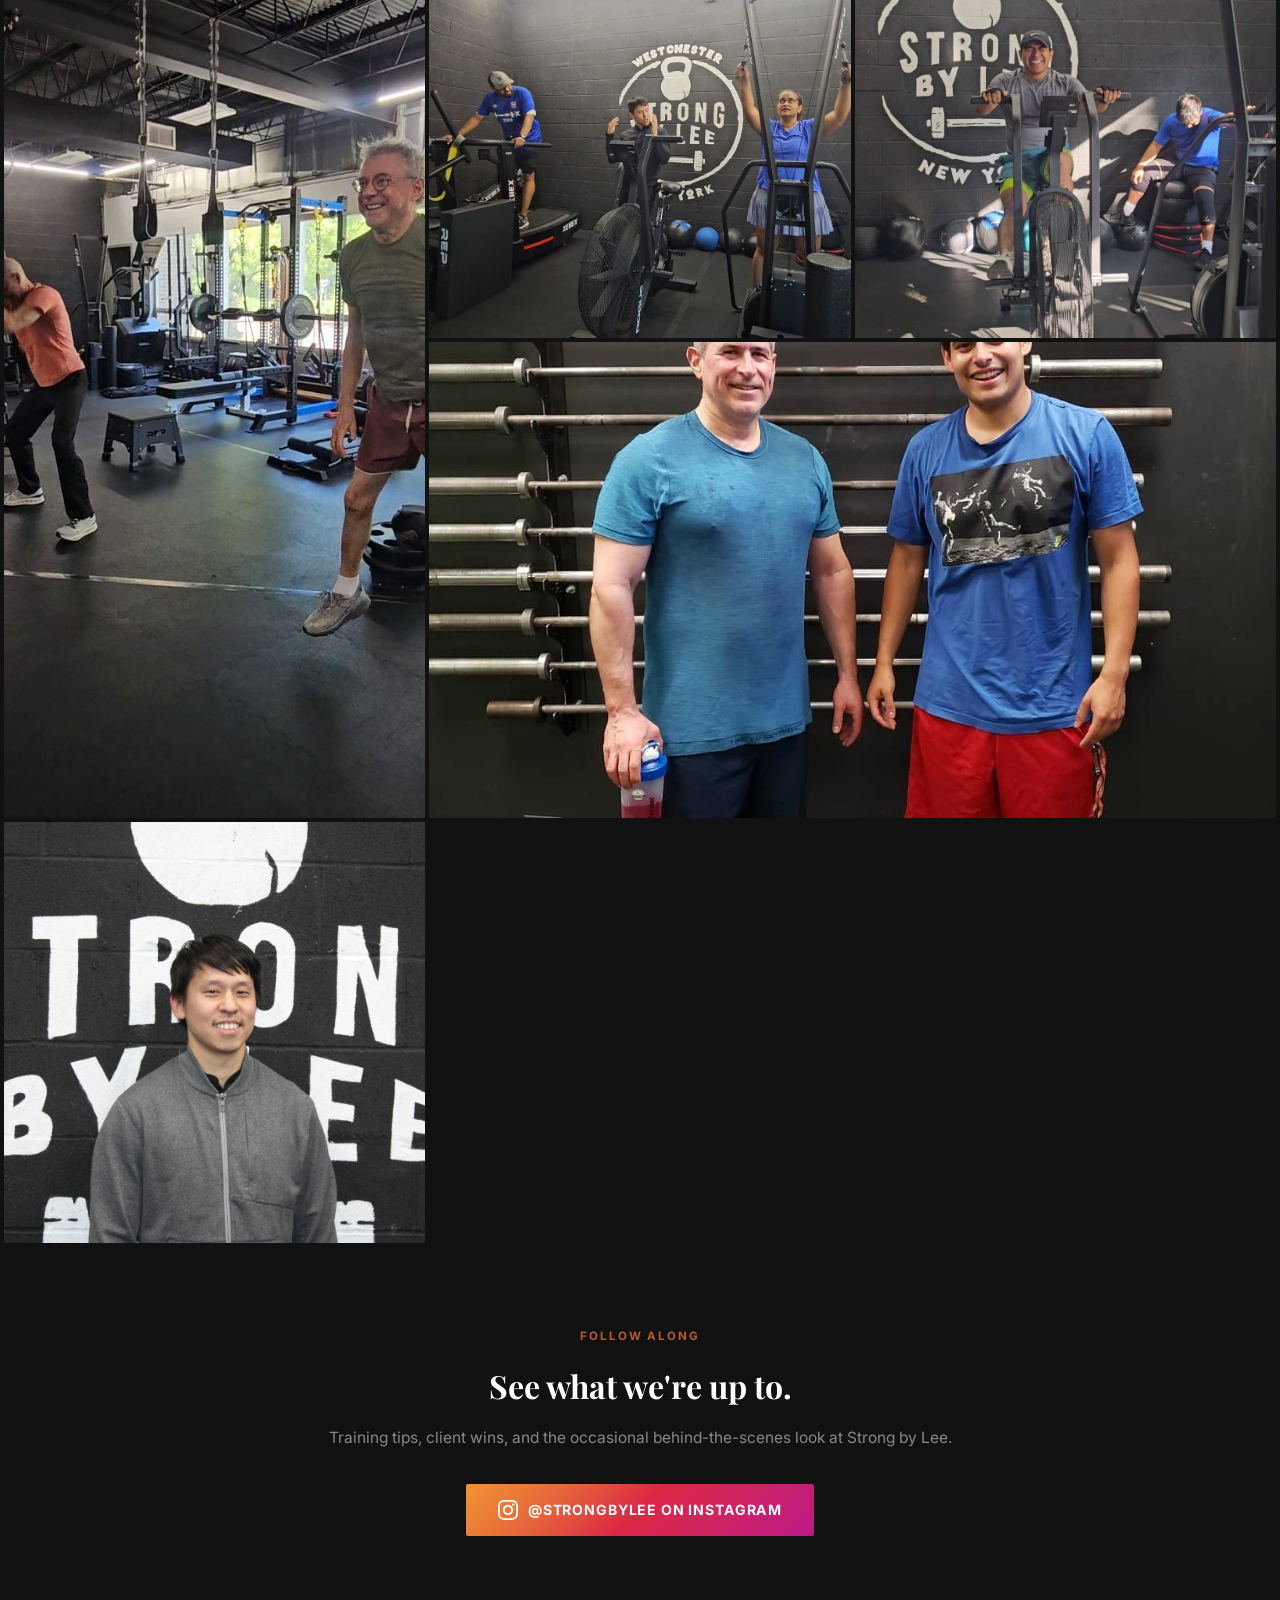
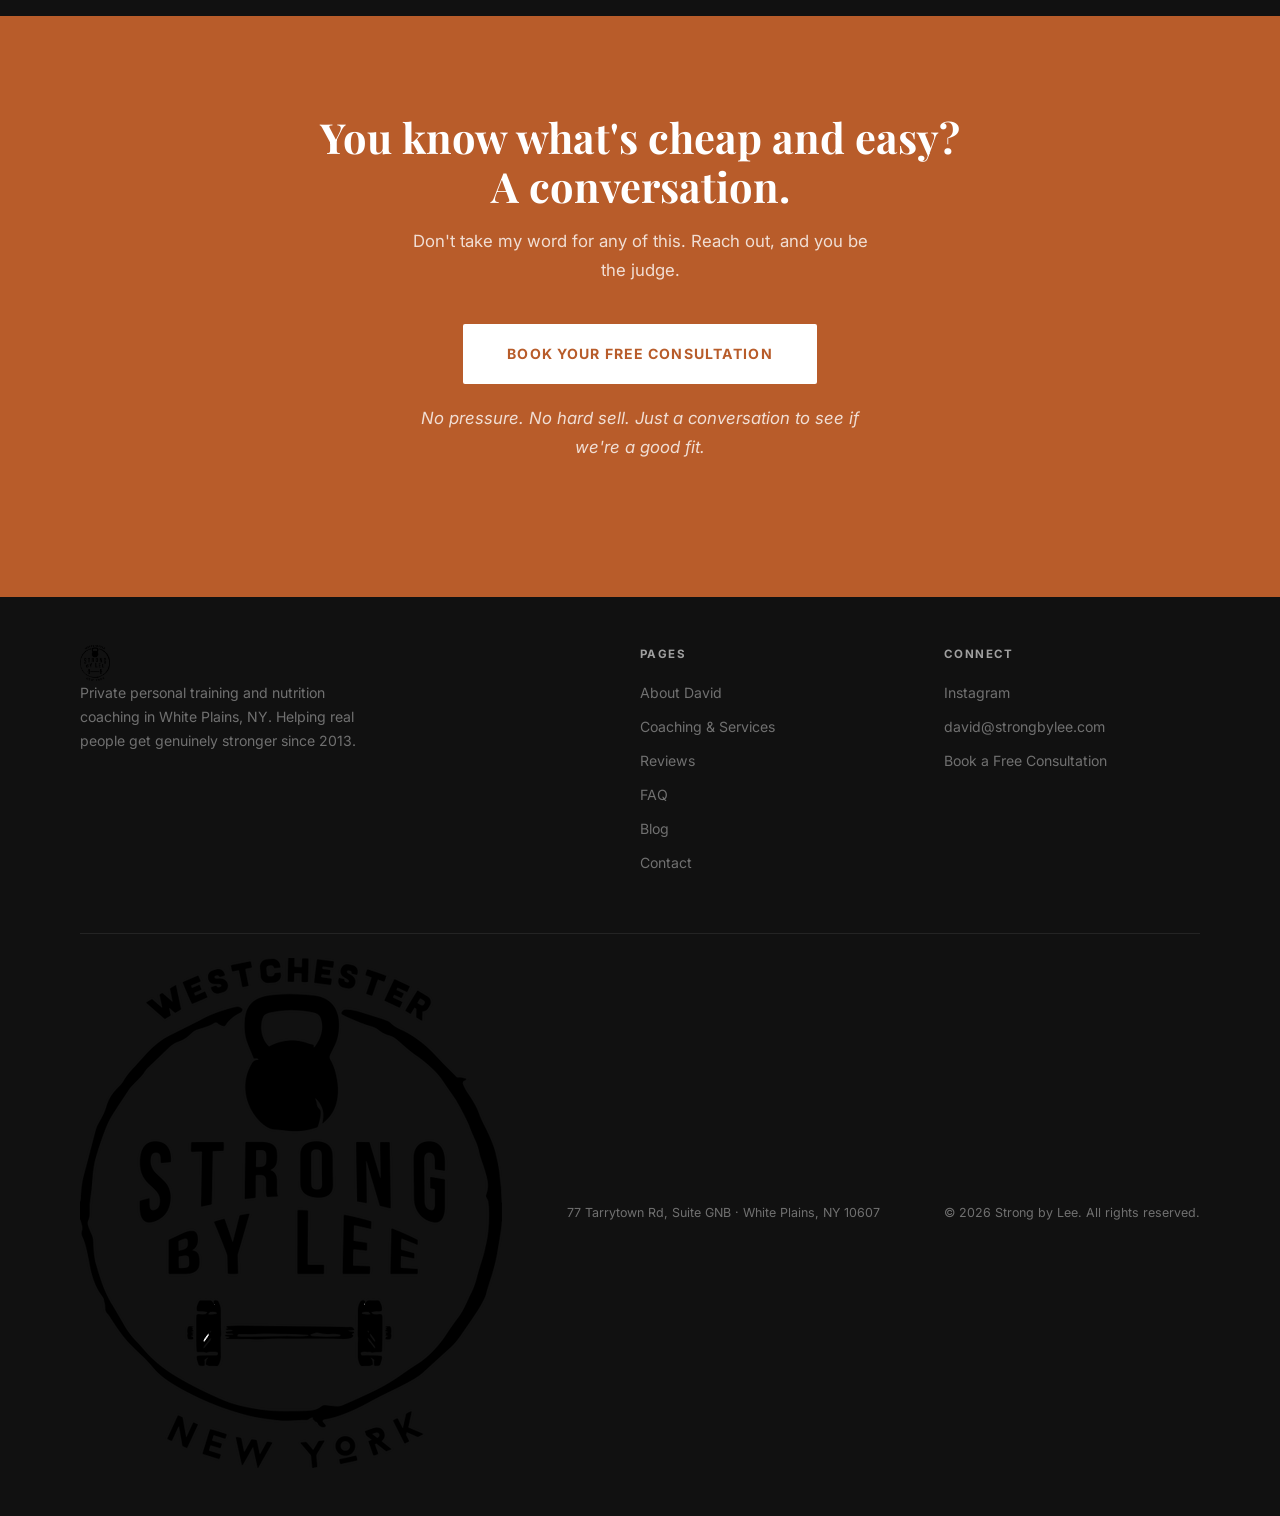
==== commit daedae99: "photo" ====
--- a/index.html
+++ b/index.html
@@ -536,7 +536,7 @@
         <img src="images/studio-bike-smile.jpg" alt="Client on air bike at Strong by Lee" loading="lazy">
       </div>
       <div class="gallery-item gallery-item--wide">
-        <img src="images/studio-cardio-wide.jpg" alt="Clients training at Strong by Lee White Plains studio" loading="lazy">
+        <img src="images/coaching-closeup.jpg" alt="Clients at Strong by Lee White Plains studio" loading="lazy">
       </div>
       <div class="gallery-item">
         <img src="images/david-headshot.webp" alt="David Lee — Strong by Lee" loading="lazy">
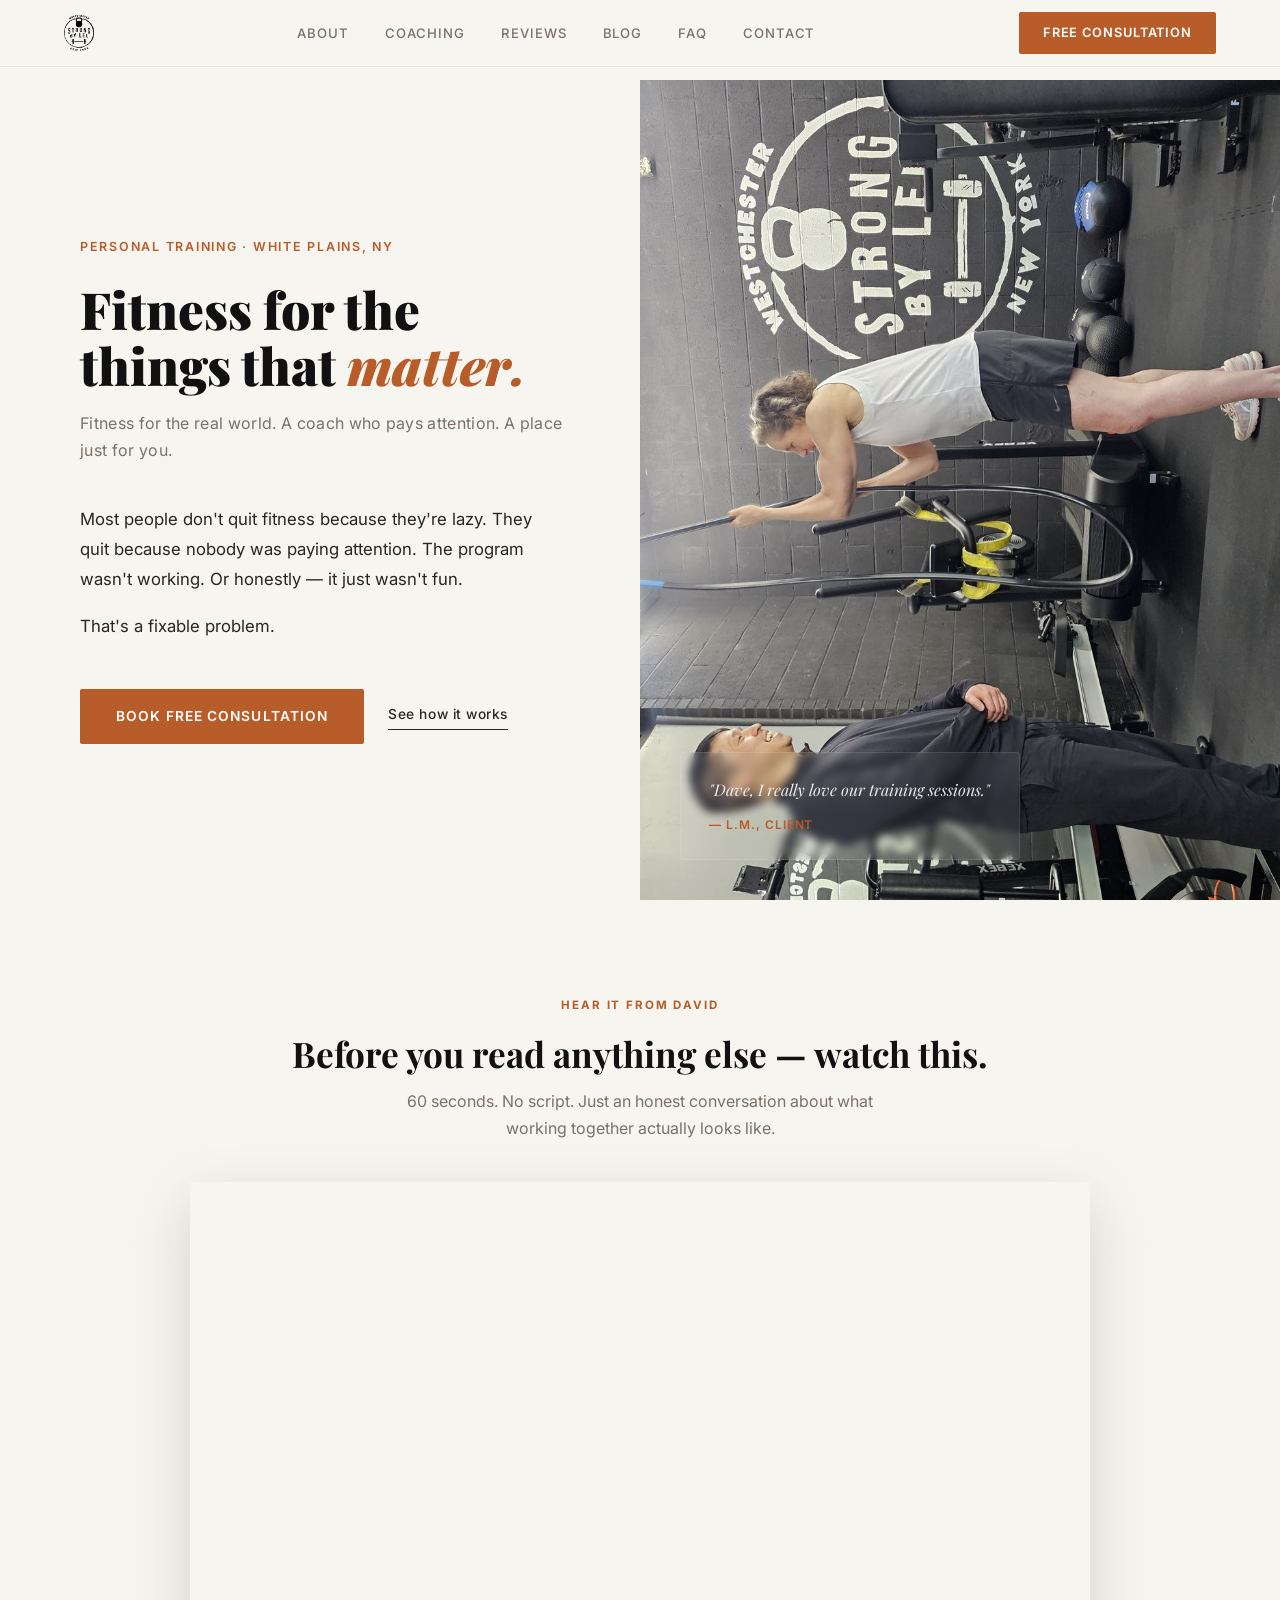
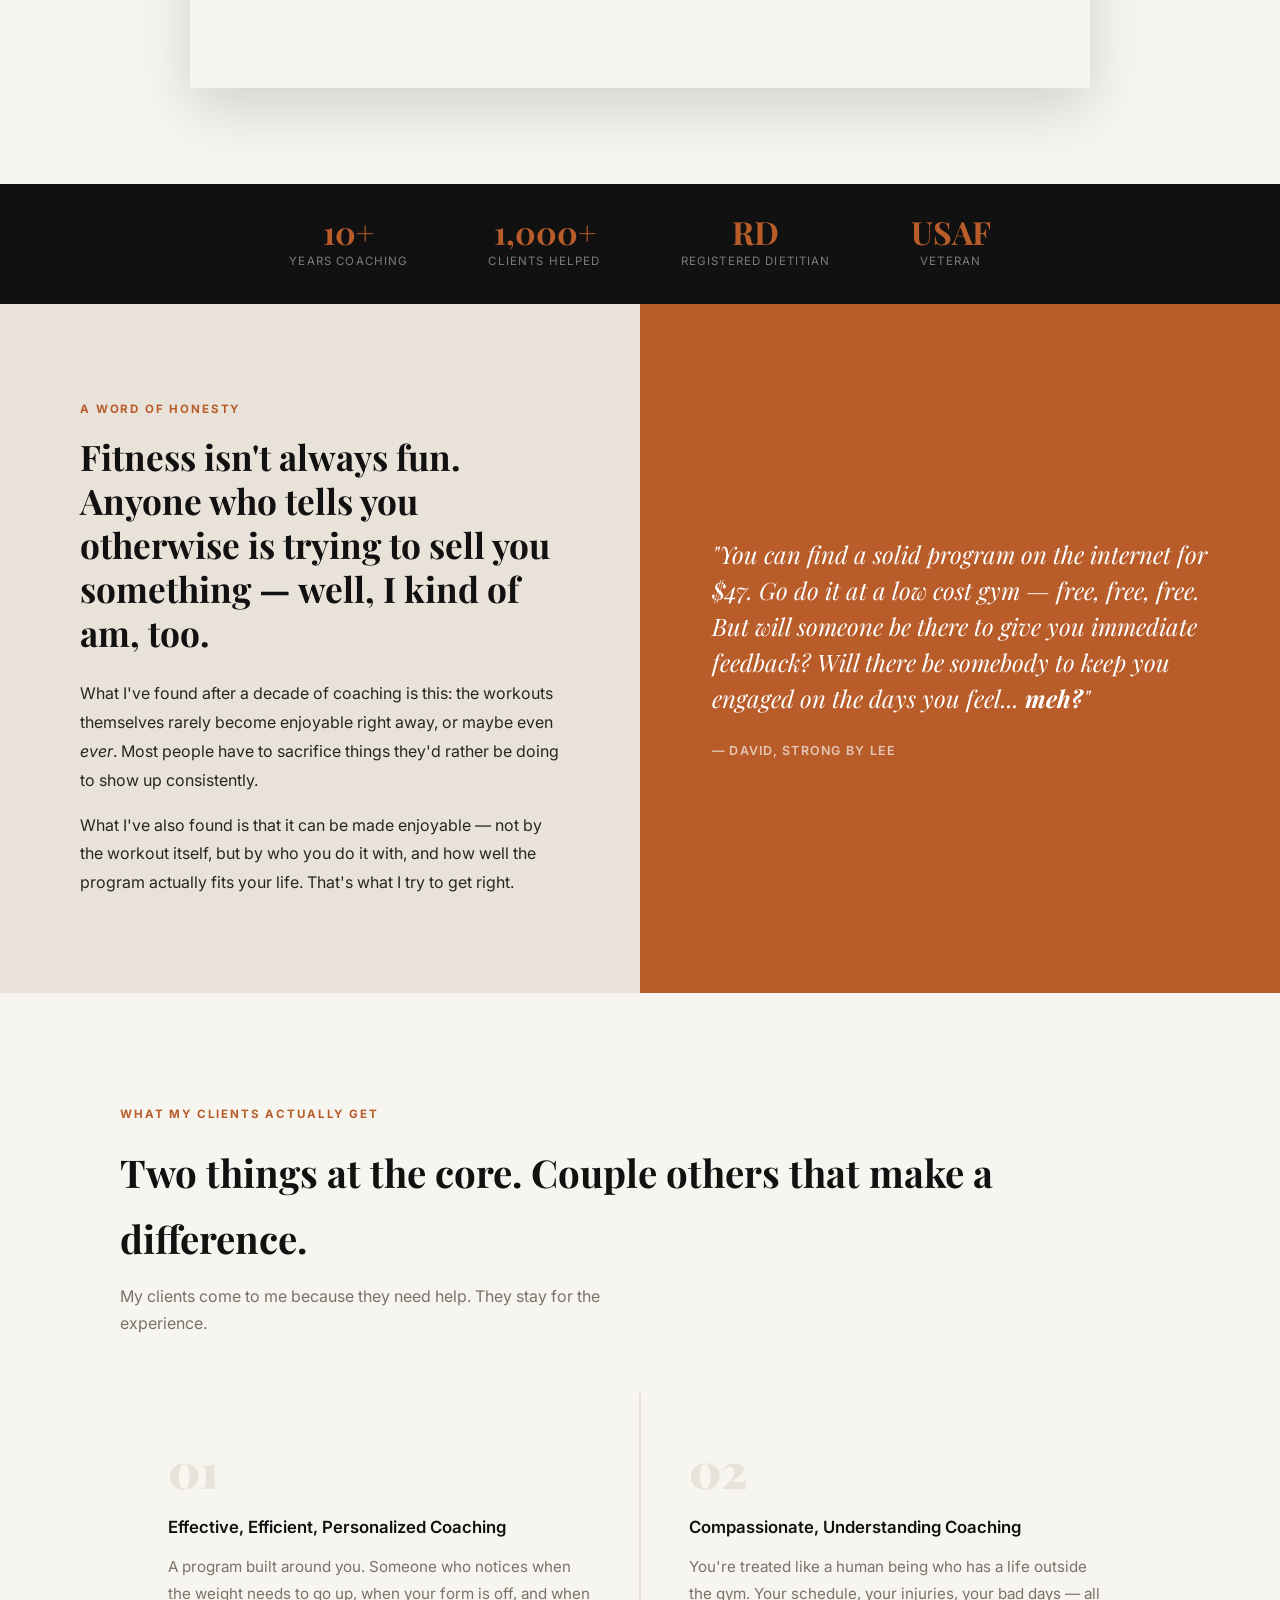
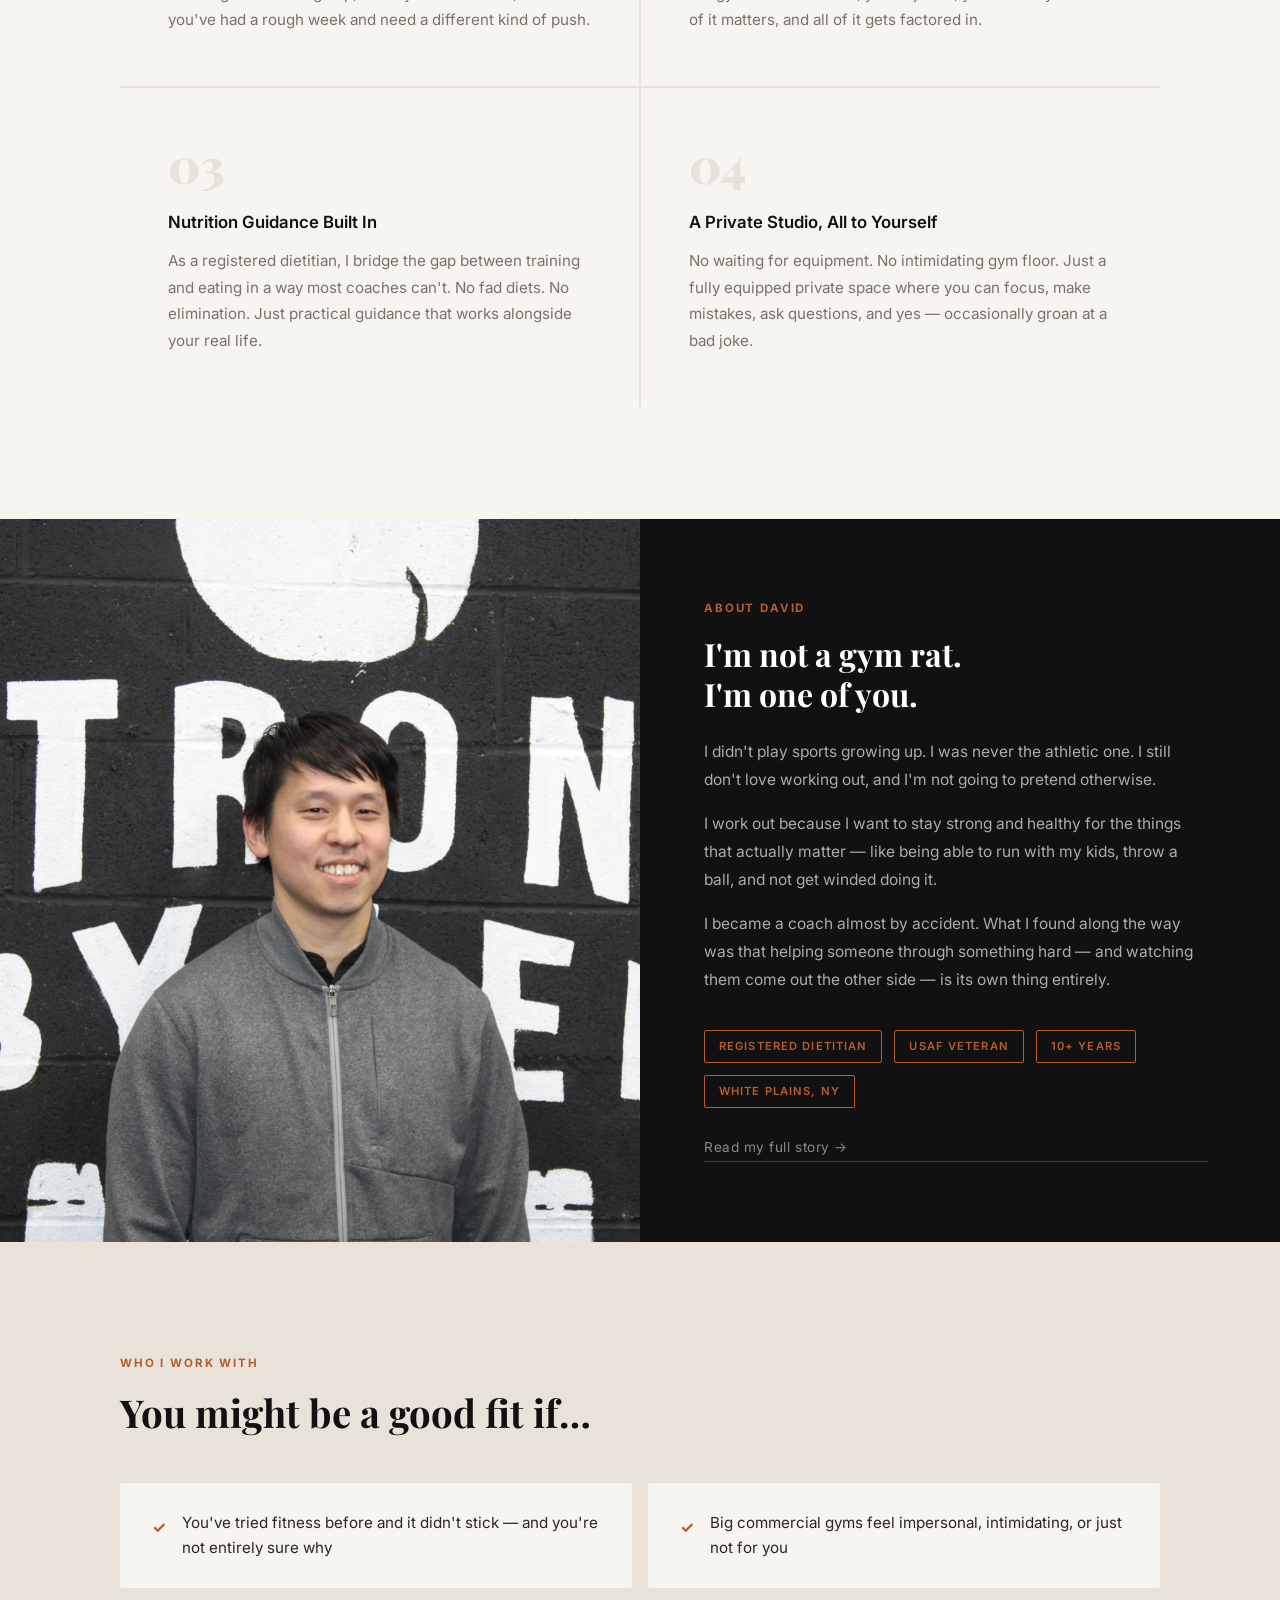
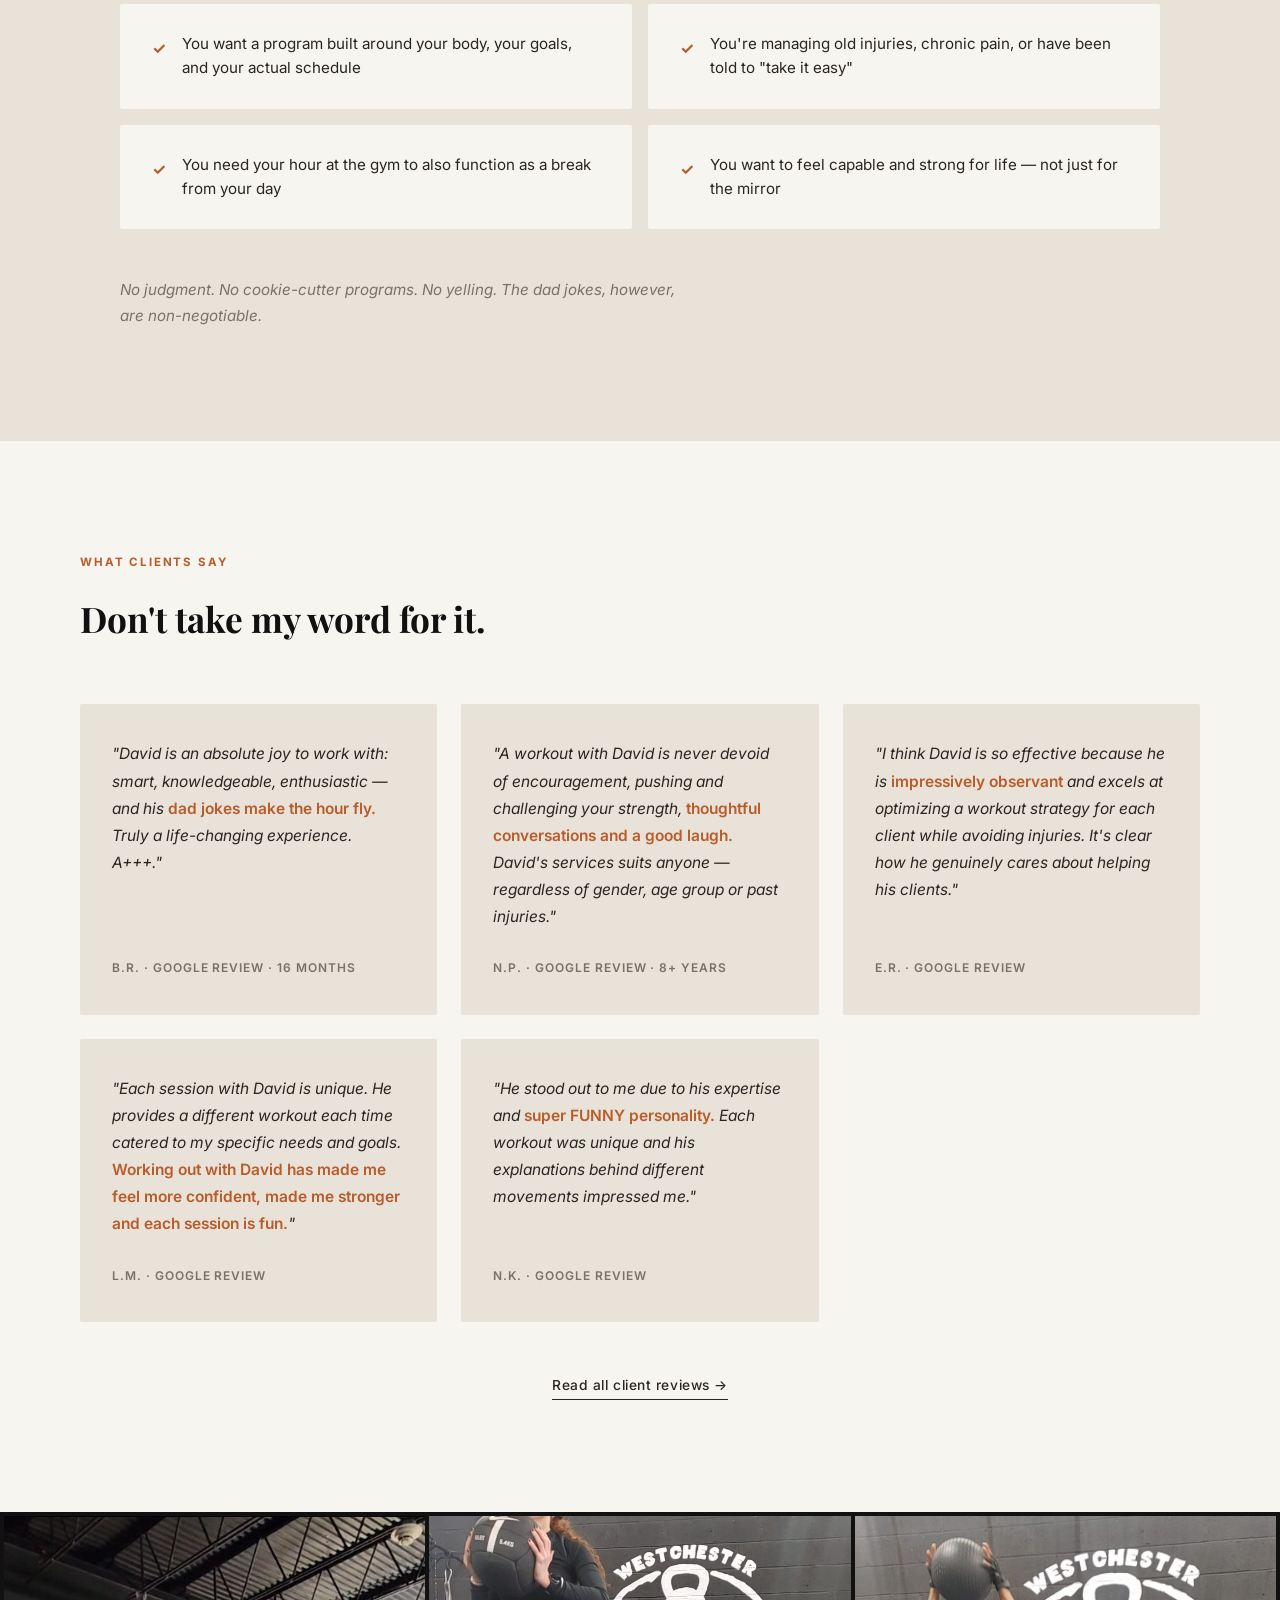
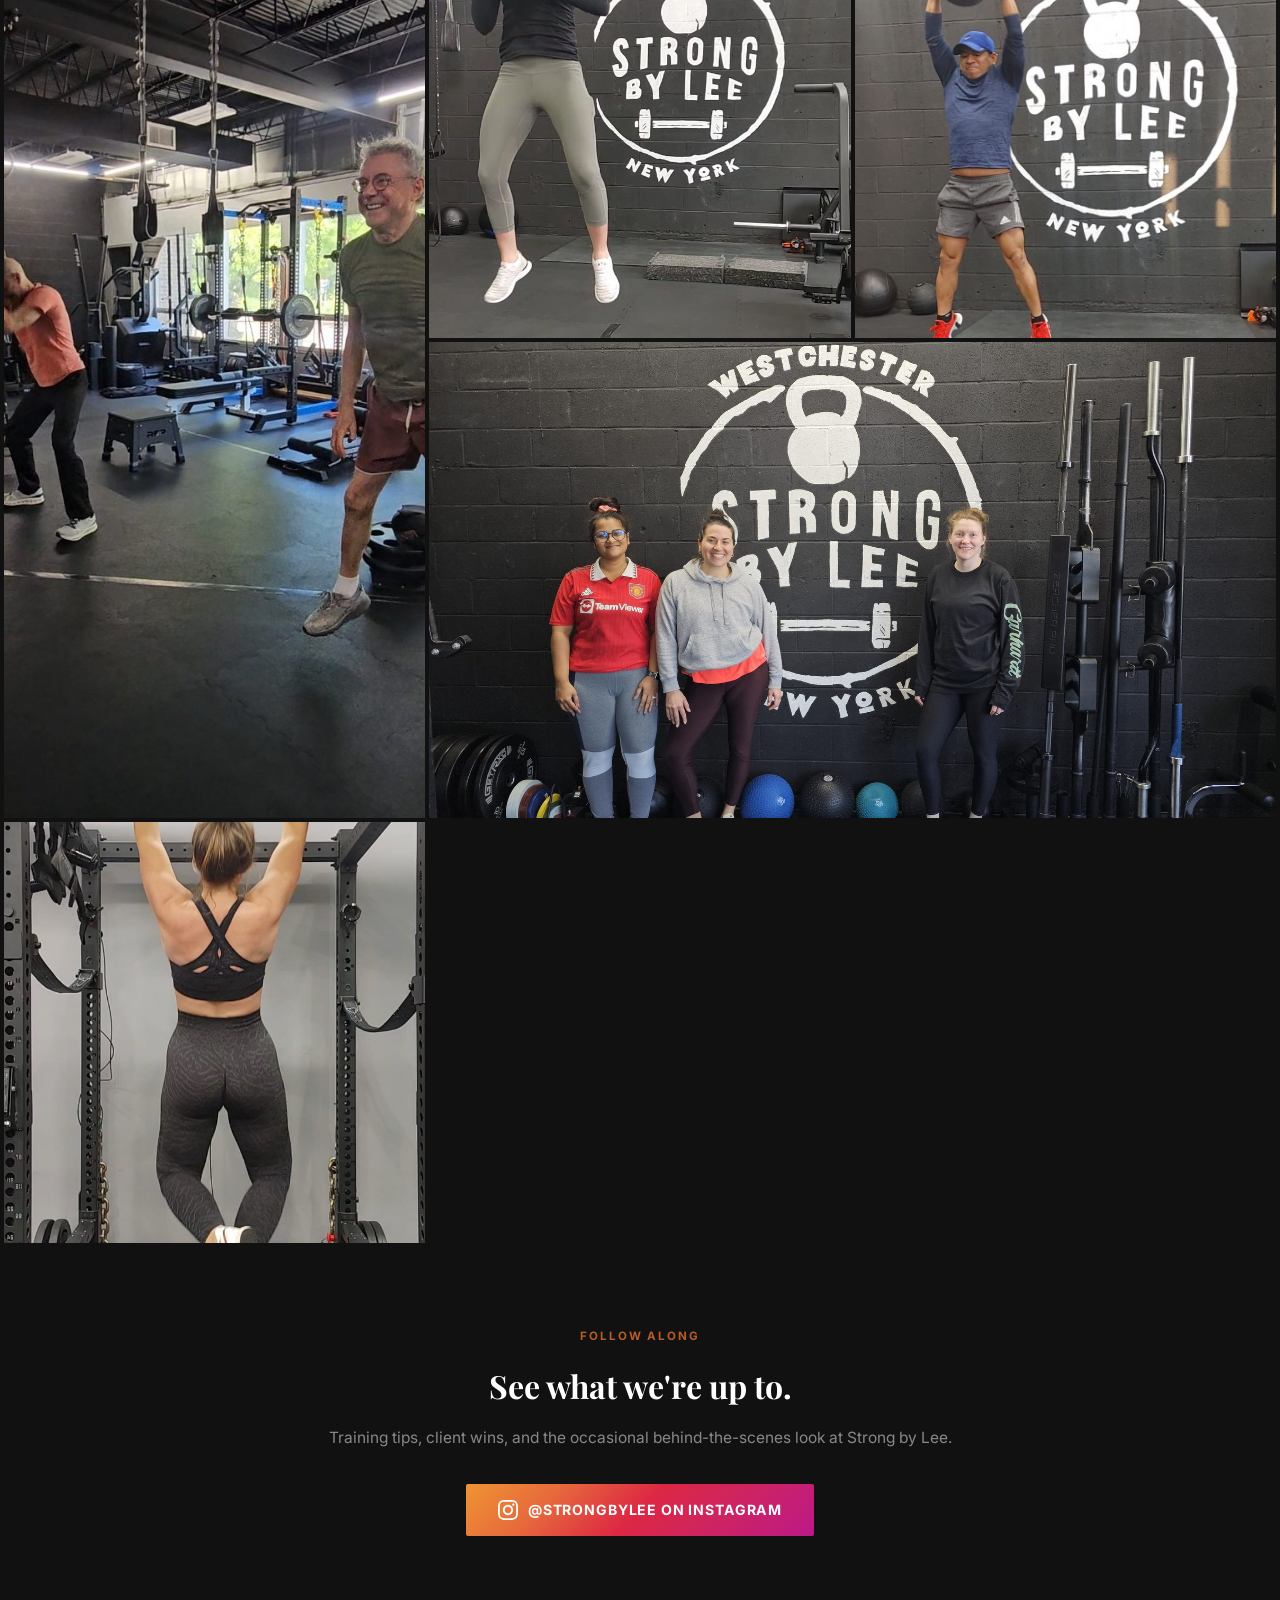
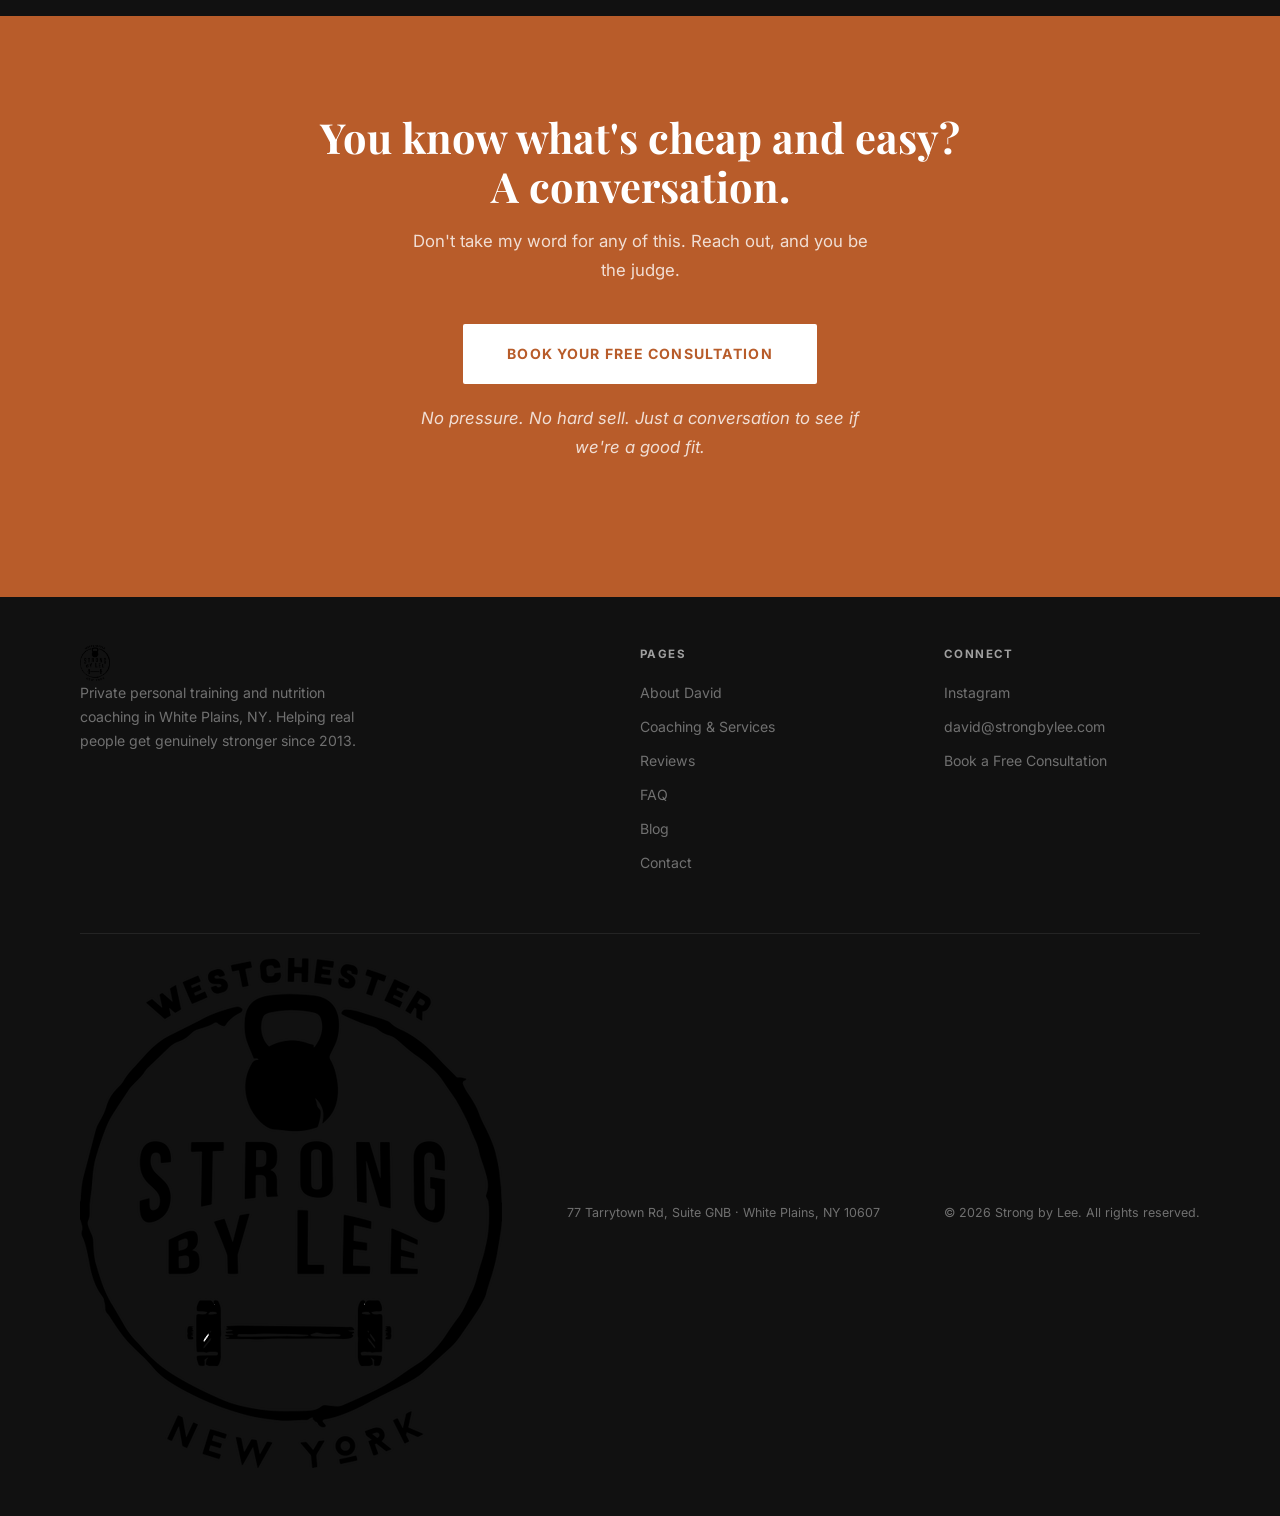
==== commit e80d3479: "update18" ====
--- a/index.html
+++ b/index.html
@@ -530,16 +530,16 @@
         <img src="images/studio-client-laugh.jpg" alt="Client laughing during training session at Strong by Lee" loading="lazy">
       </div>
       <div class="gallery-item">
-        <img src="images/studio-group-cardio.jpg" alt="Semi-private training session at Strong by Lee" loading="lazy">
+        <img src="images/studio-jump.jpg" alt="Client jumping with medicine ball at Strong by Lee" loading="lazy">
       </div>
       <div class="gallery-item">
-        <img src="images/studio-bike-smile.jpg" alt="Client on air bike at Strong by Lee" loading="lazy">
+        <img src="images/studio-overhead.jpg" alt="Client overhead press at Strong by Lee" loading="lazy">
       </div>
       <div class="gallery-item gallery-item--wide">
-        <img src="images/coaching-closeup.jpg" alt="Clients at Strong by Lee White Plains studio" loading="lazy">
+        <img src="images/studio-trio.jpg" alt="Three clients at Strong by Lee White Plains studio" loading="lazy">
       </div>
       <div class="gallery-item">
-        <img src="images/david-headshot.webp" alt="David Lee — Strong by Lee" loading="lazy">
+        <img src="images/studio-pullup.jpg" alt="Client doing pull-ups at Strong by Lee" loading="lazy">
       </div>
     </div>
   </section>
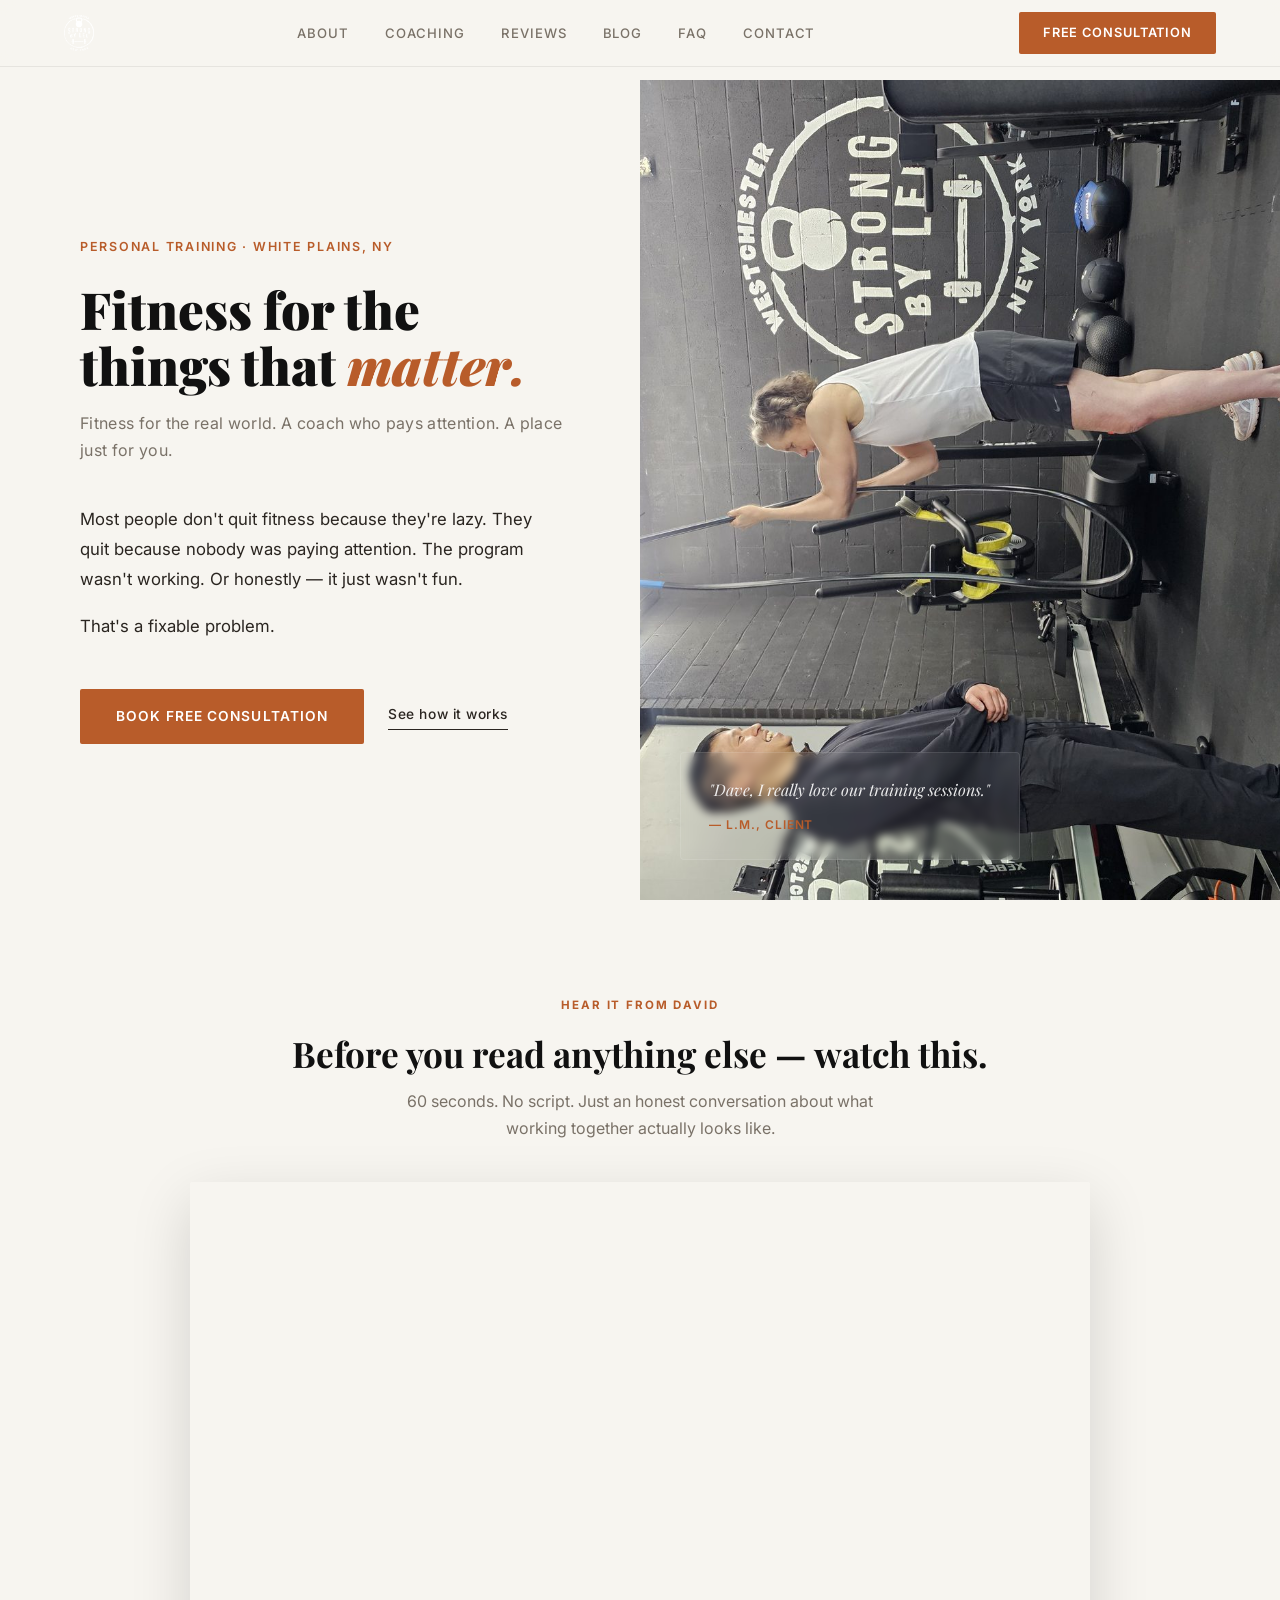
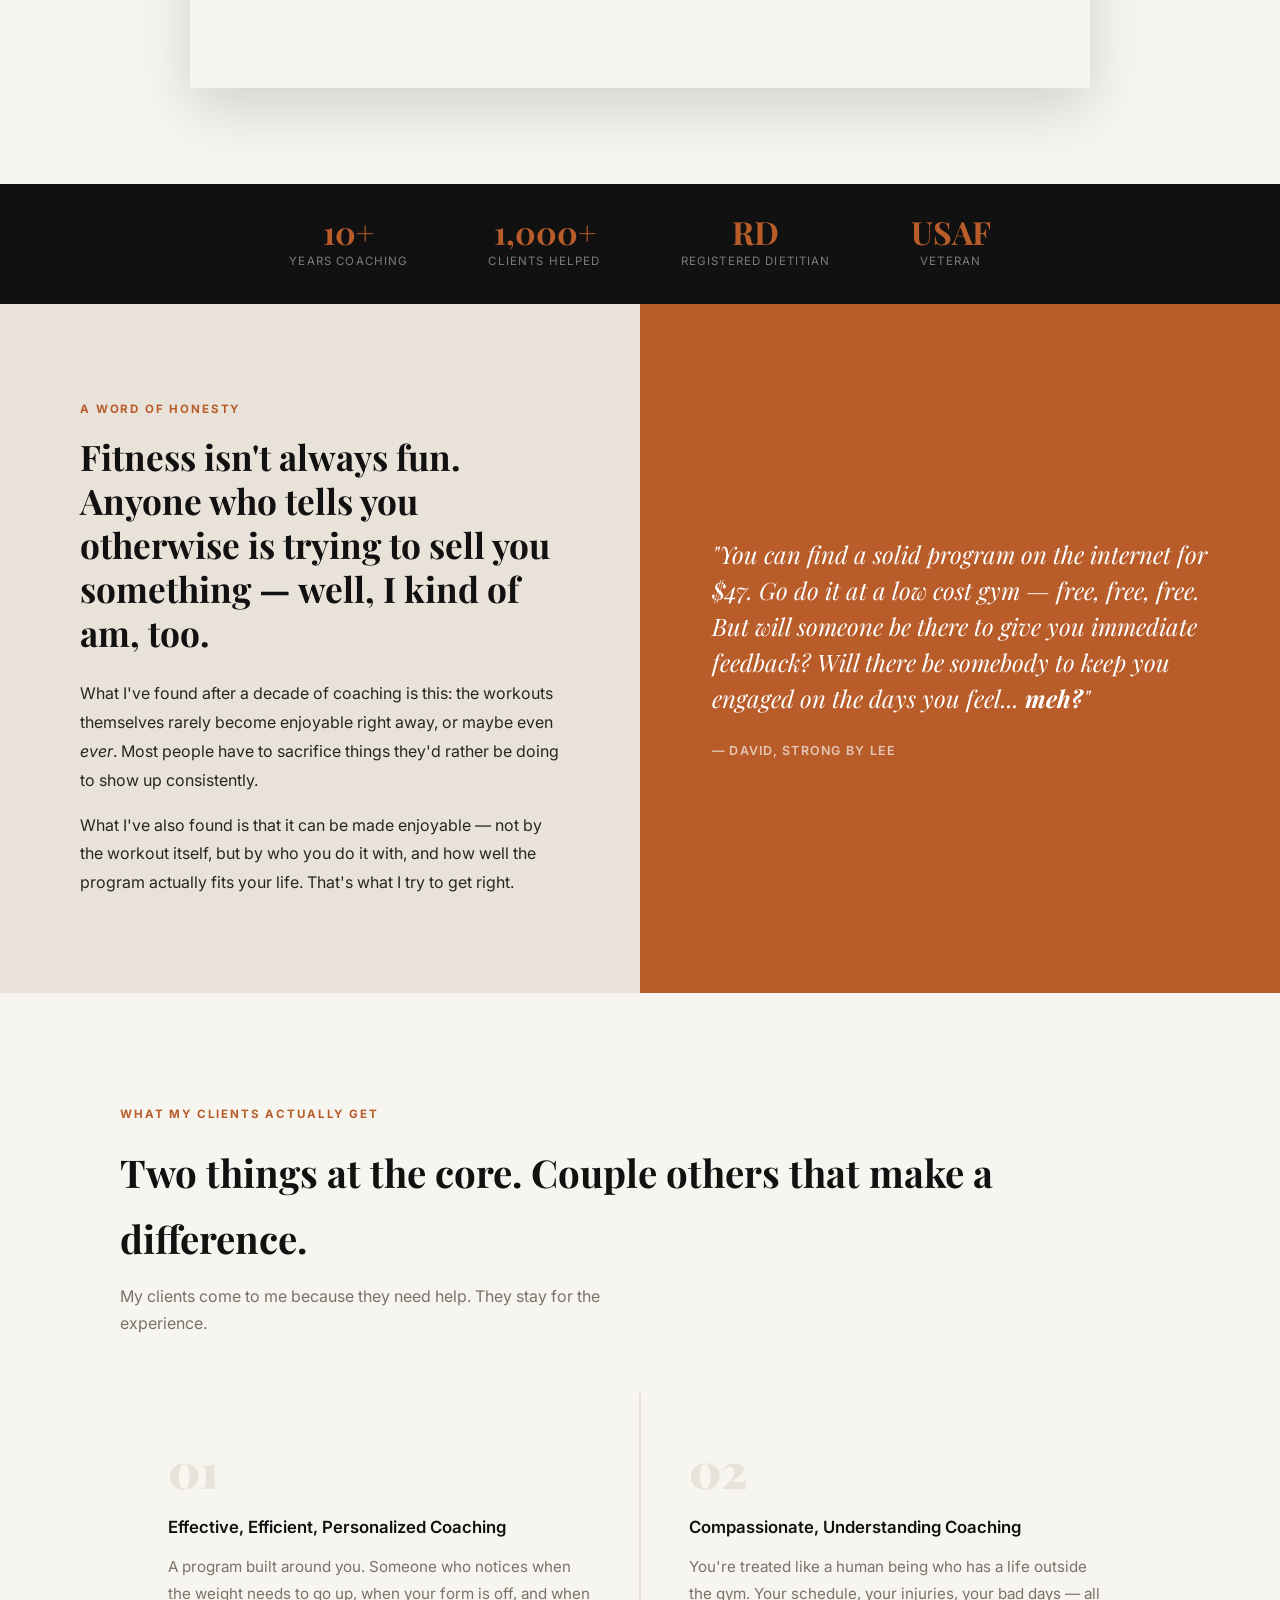
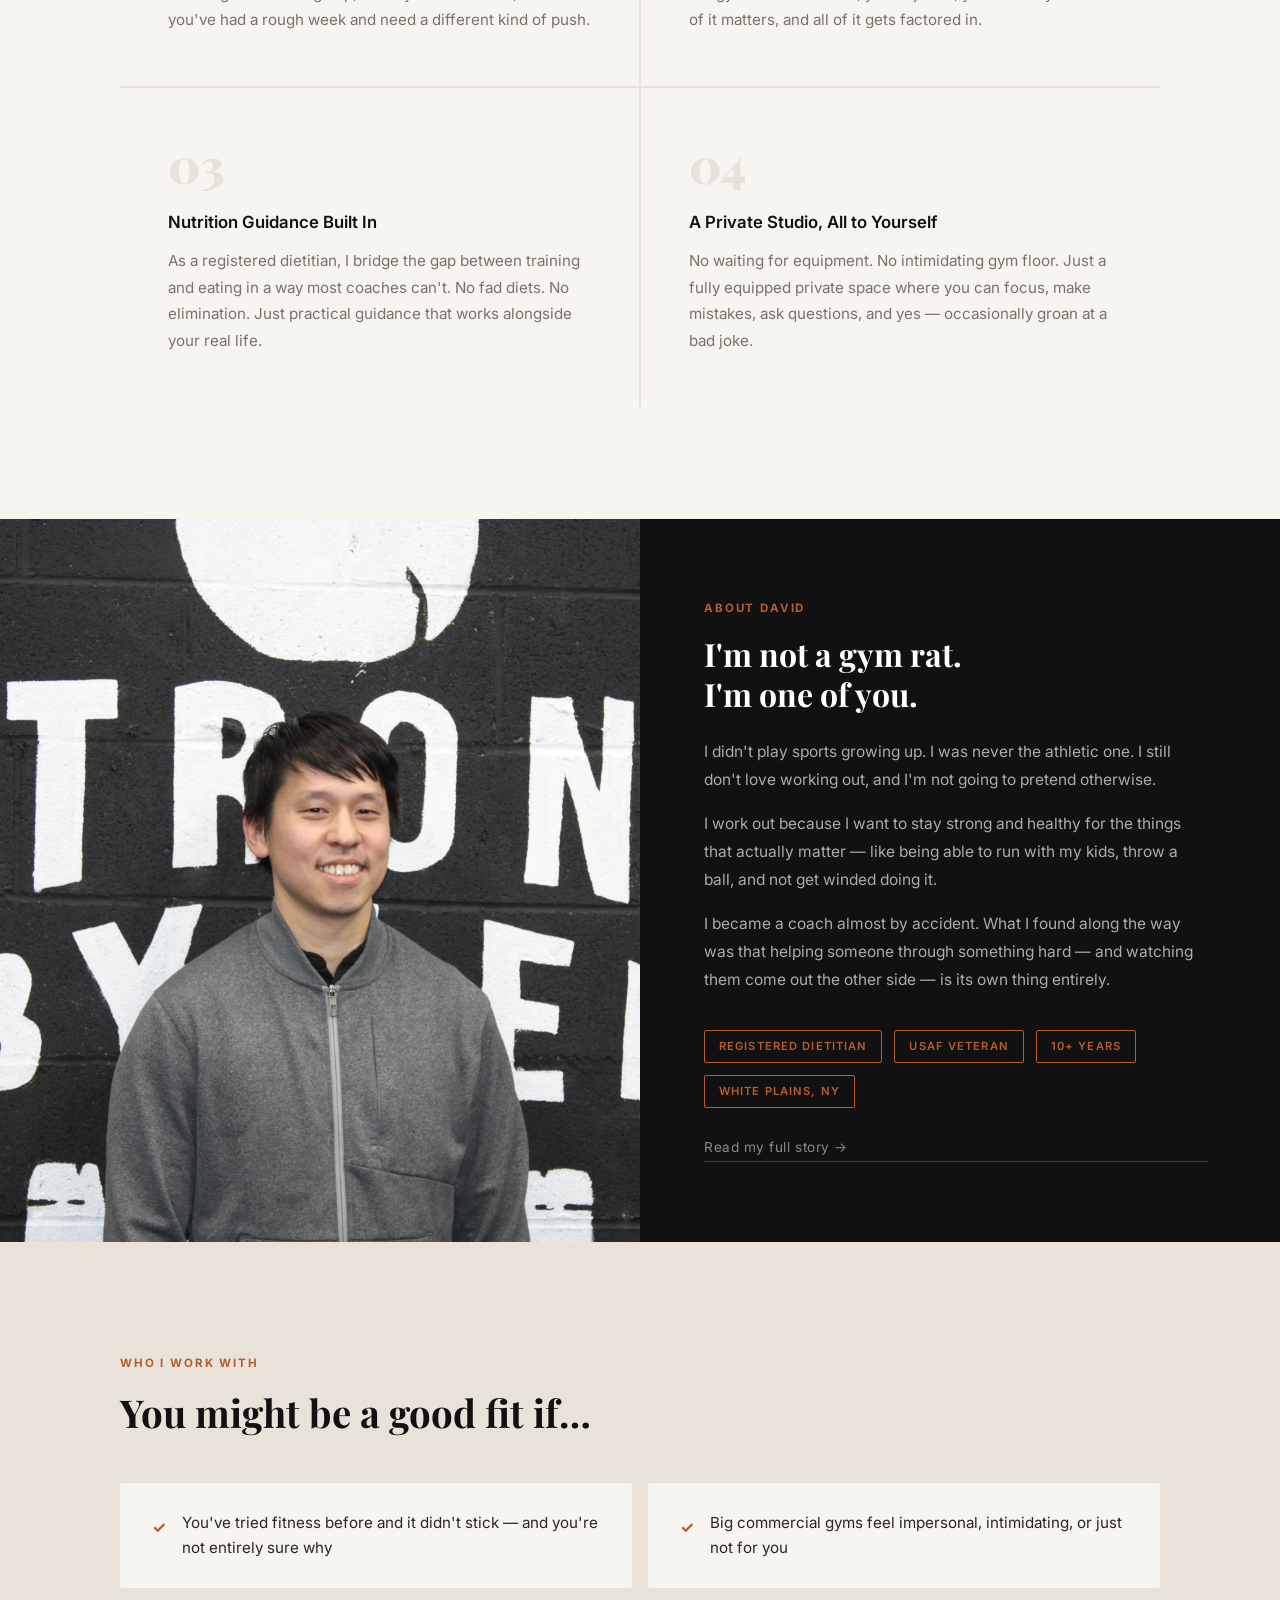
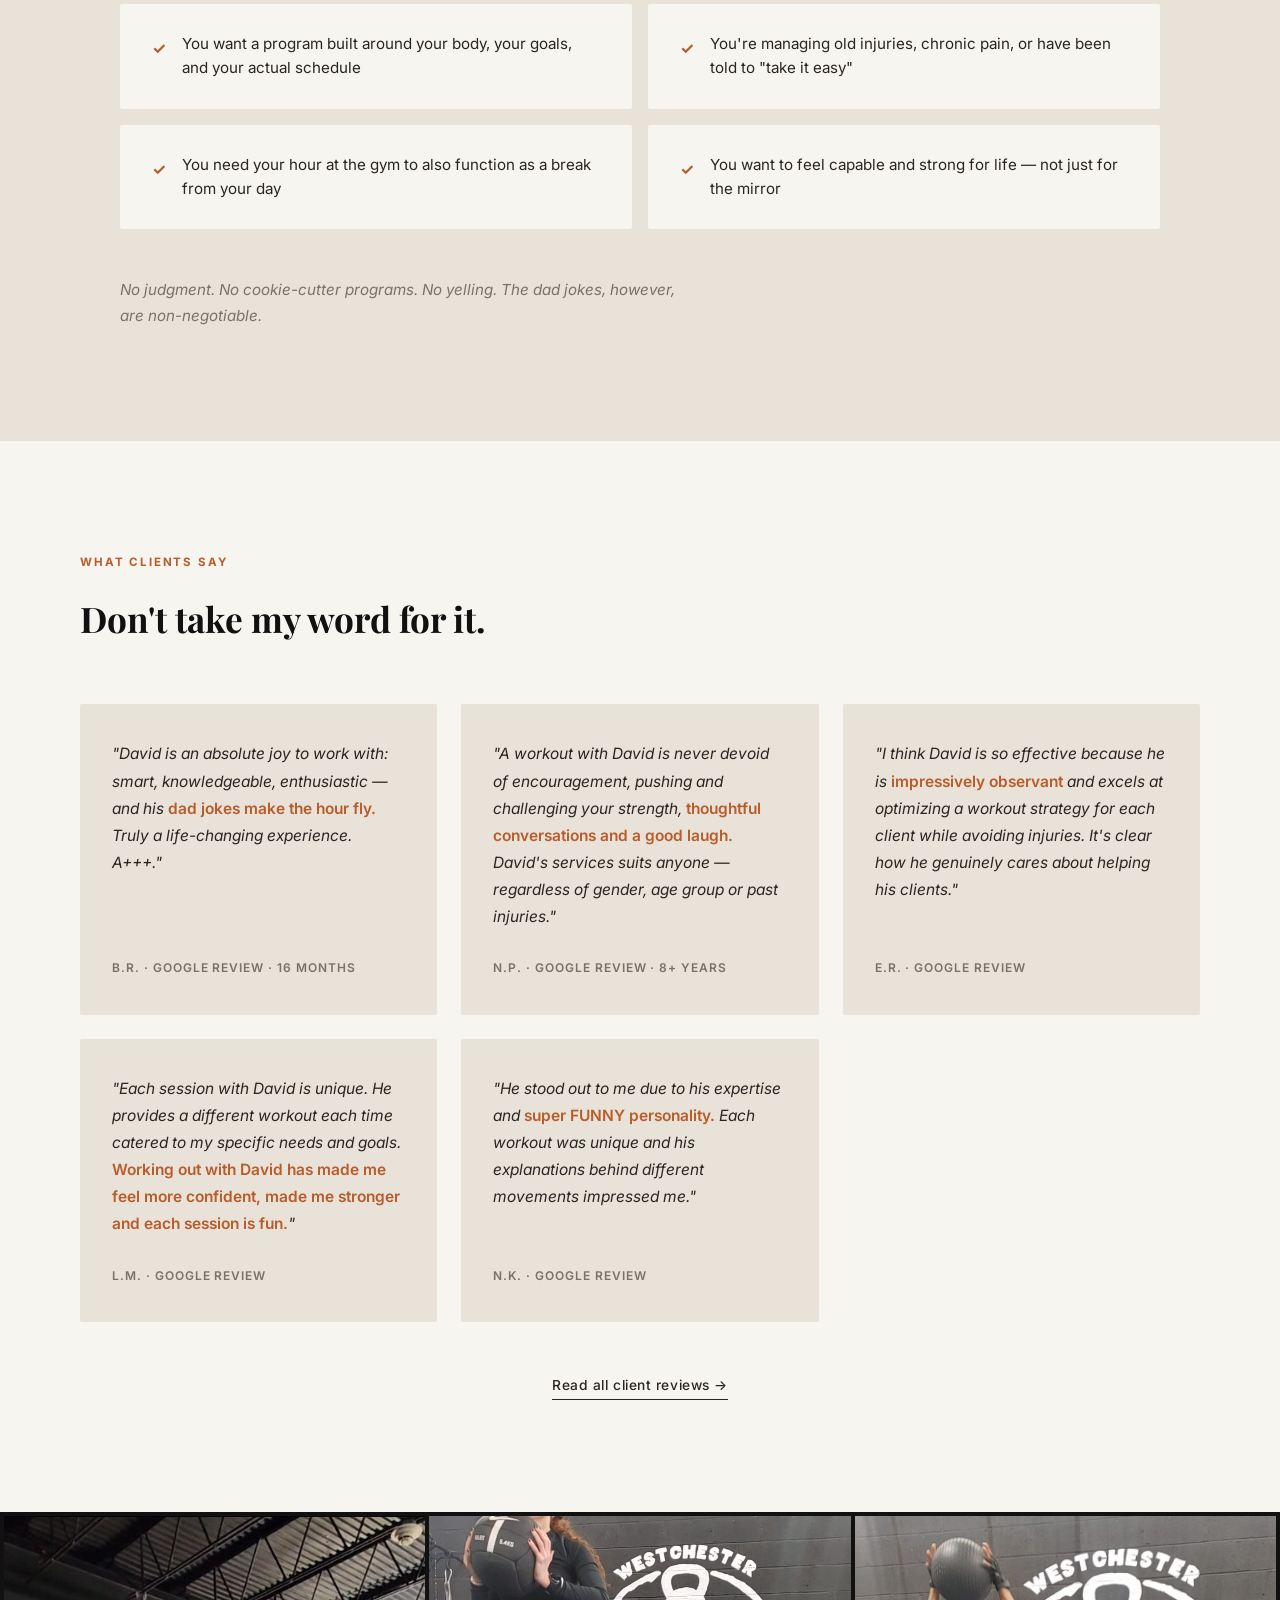
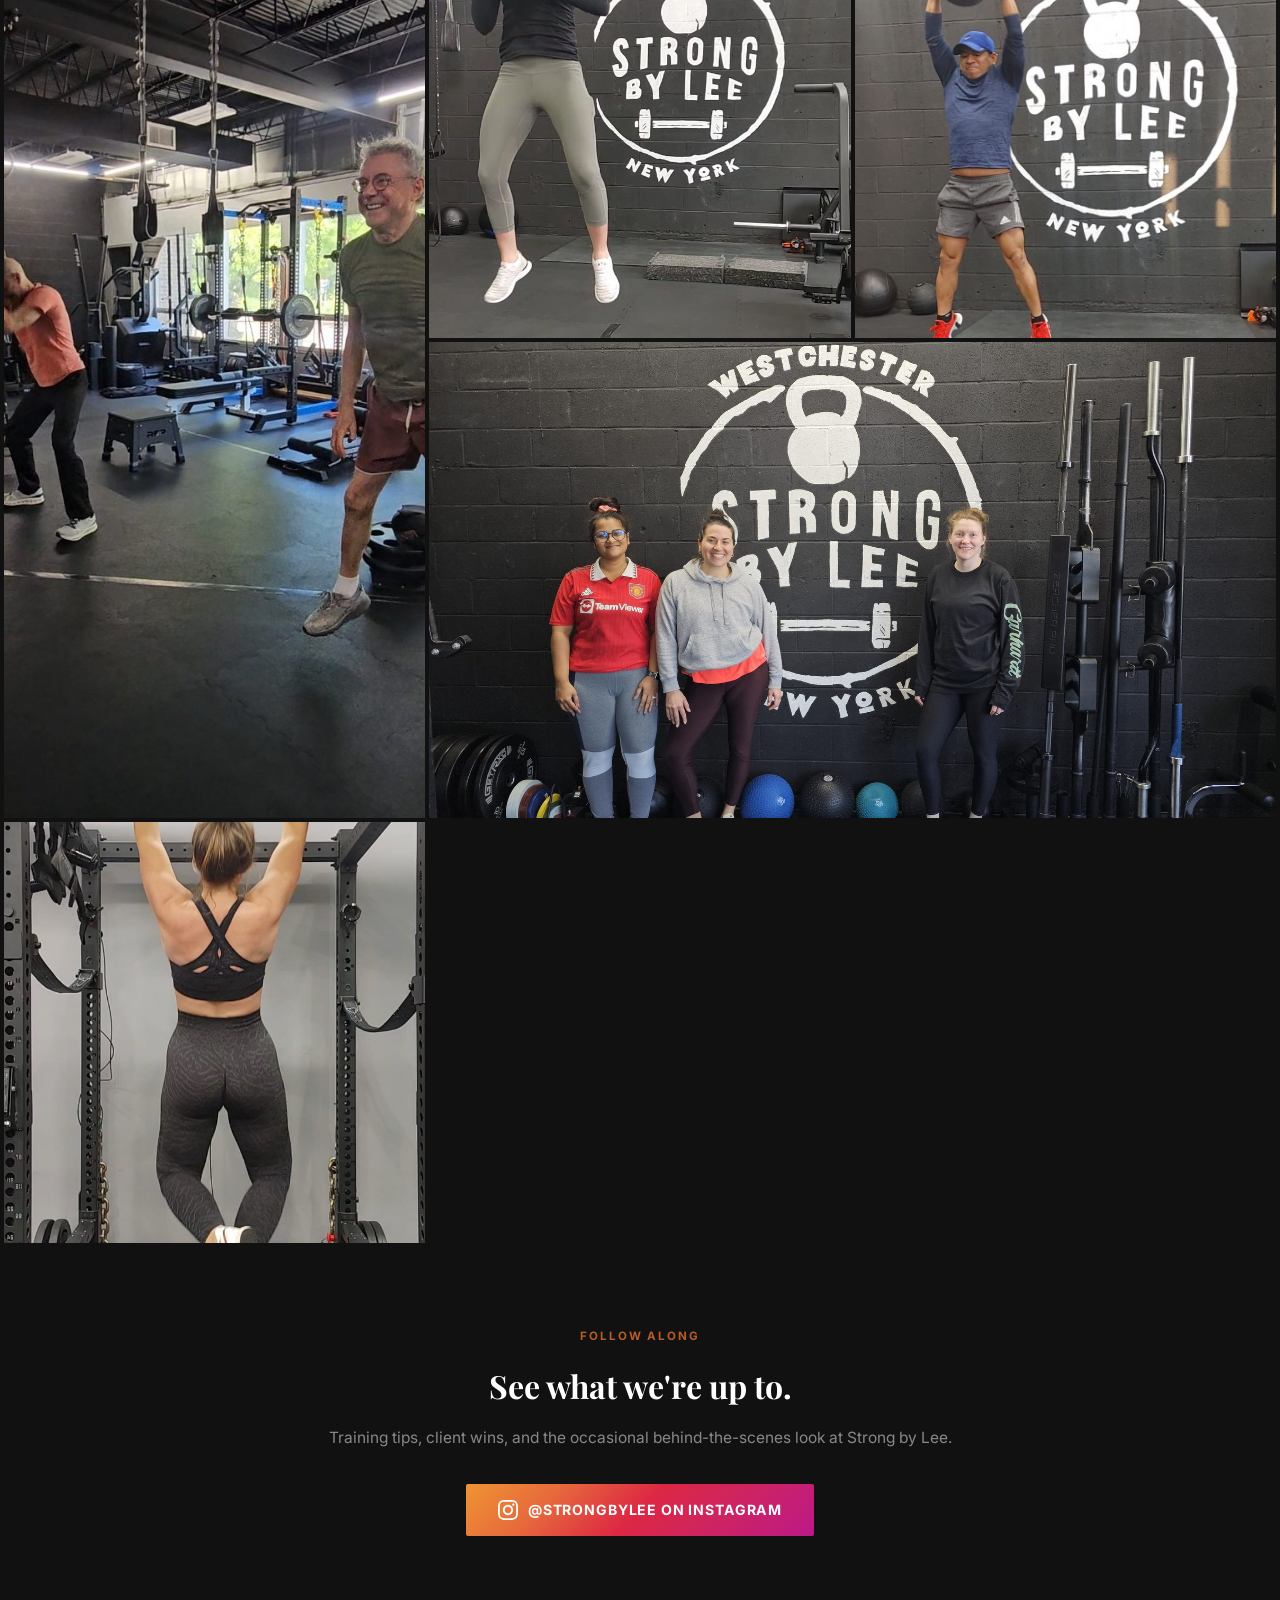
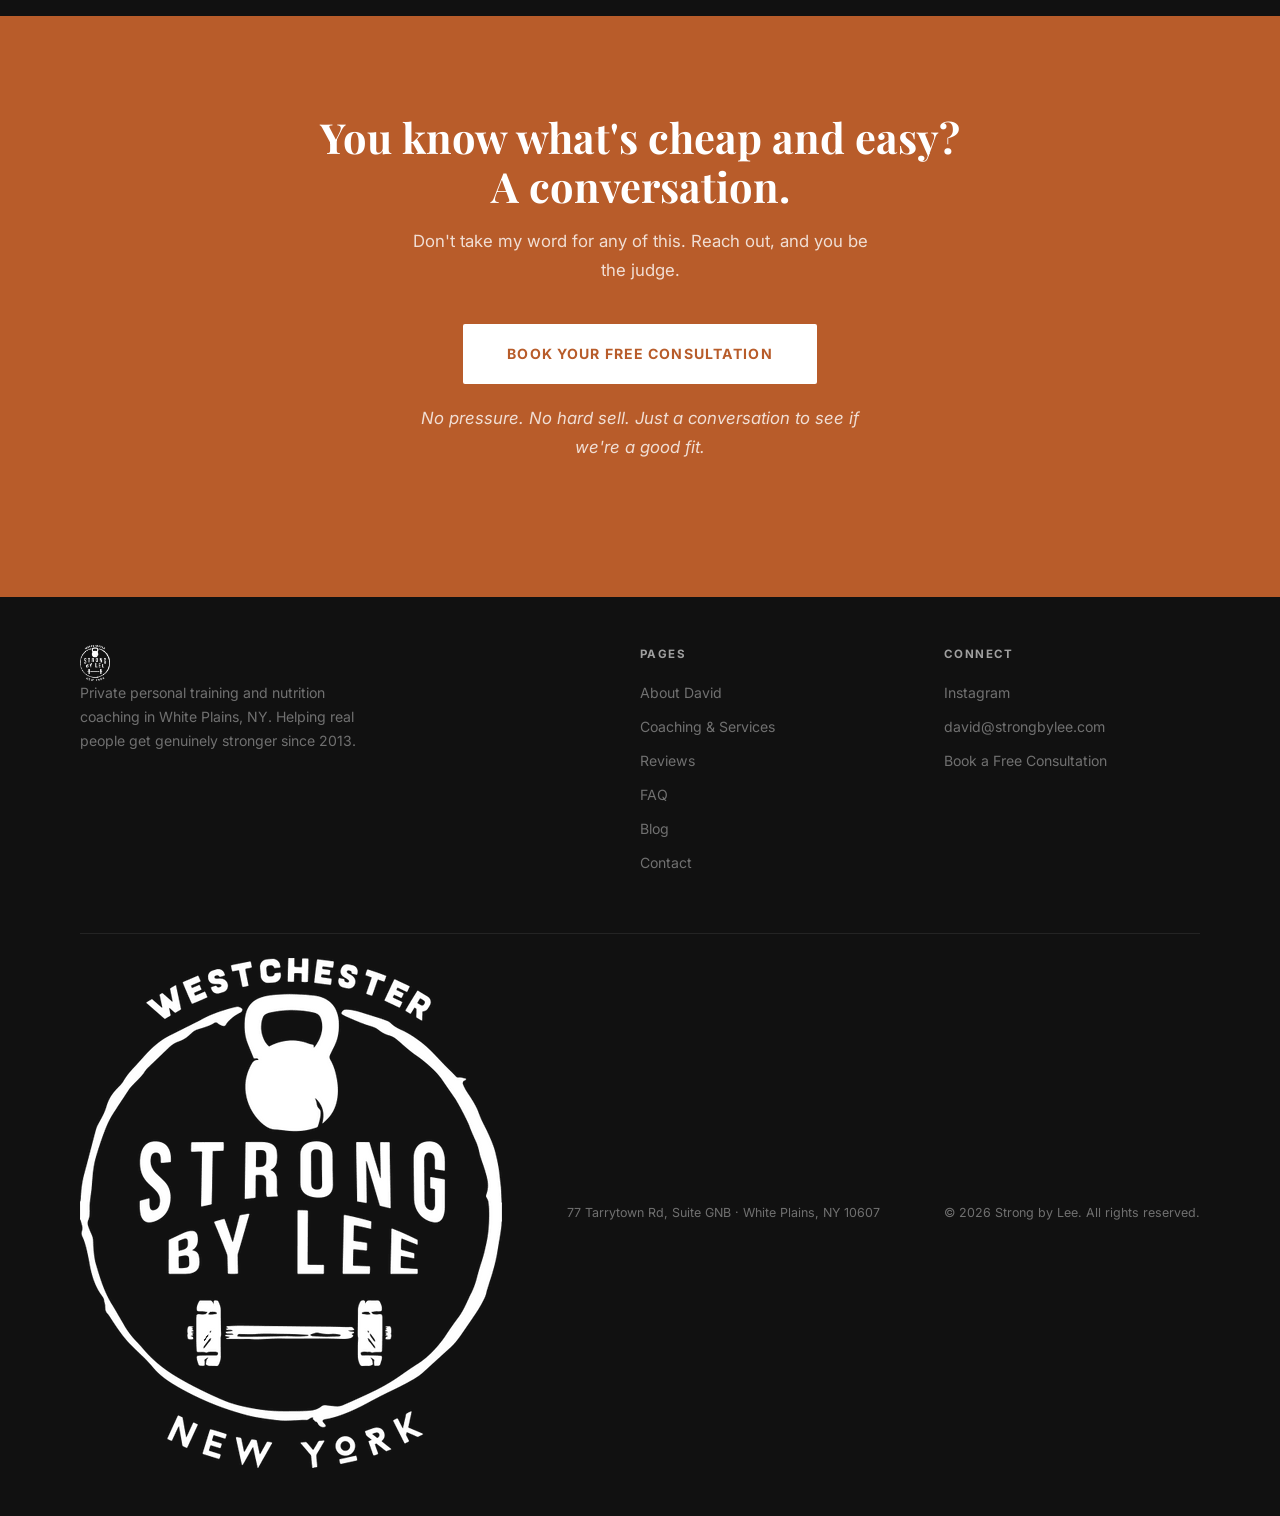
==== commit 3a5a1544: "footeredit" ====
--- a/index.html
+++ b/index.html
@@ -296,7 +296,7 @@
 <body>
 
   <nav>
-    <a href="index.html" class="nav-logo-img"><img src="images/logo.png" alt="Strong by Lee" height="36"></a>
+    <a href="index.html" class="nav-logo-img"><img src="images/logo.png" alt="Strong by Lee" height="36" style="filter: invert(1) brightness(2);"></a>
     <ul class="nav-links">
       <li><a href="about.html">About</a></li>
       <li><a href="coaching.html">Coaching</a></li>
@@ -589,7 +589,7 @@
       </div>
     </div>
     <div class="footer-bottom">
-      <img src="images/logo.png" alt="Strong by Lee" height="36">
+      <img src="images/logo.png" alt="Strong by Lee" height="36" style="filter: invert(1) brightness(2);">
       <span>77 Tarrytown Rd, Suite GNB · White Plains, NY 10607</span>
       <span>© 2026 Strong by Lee. All rights reserved.</span>
     </div>
--- a/css/style.css
+++ b/css/style.css
@@ -151,6 +151,10 @@
 }
 
 /* ── FOOTER ── */
+footer .nav-logo-img img,
+footer img[alt="Strong by Lee"] {
+  filter: invert(1) brightness(2);
+}
 footer {
   background: var(--black); color: rgba(255,255,255,0.4);
   padding: 48px 80px;
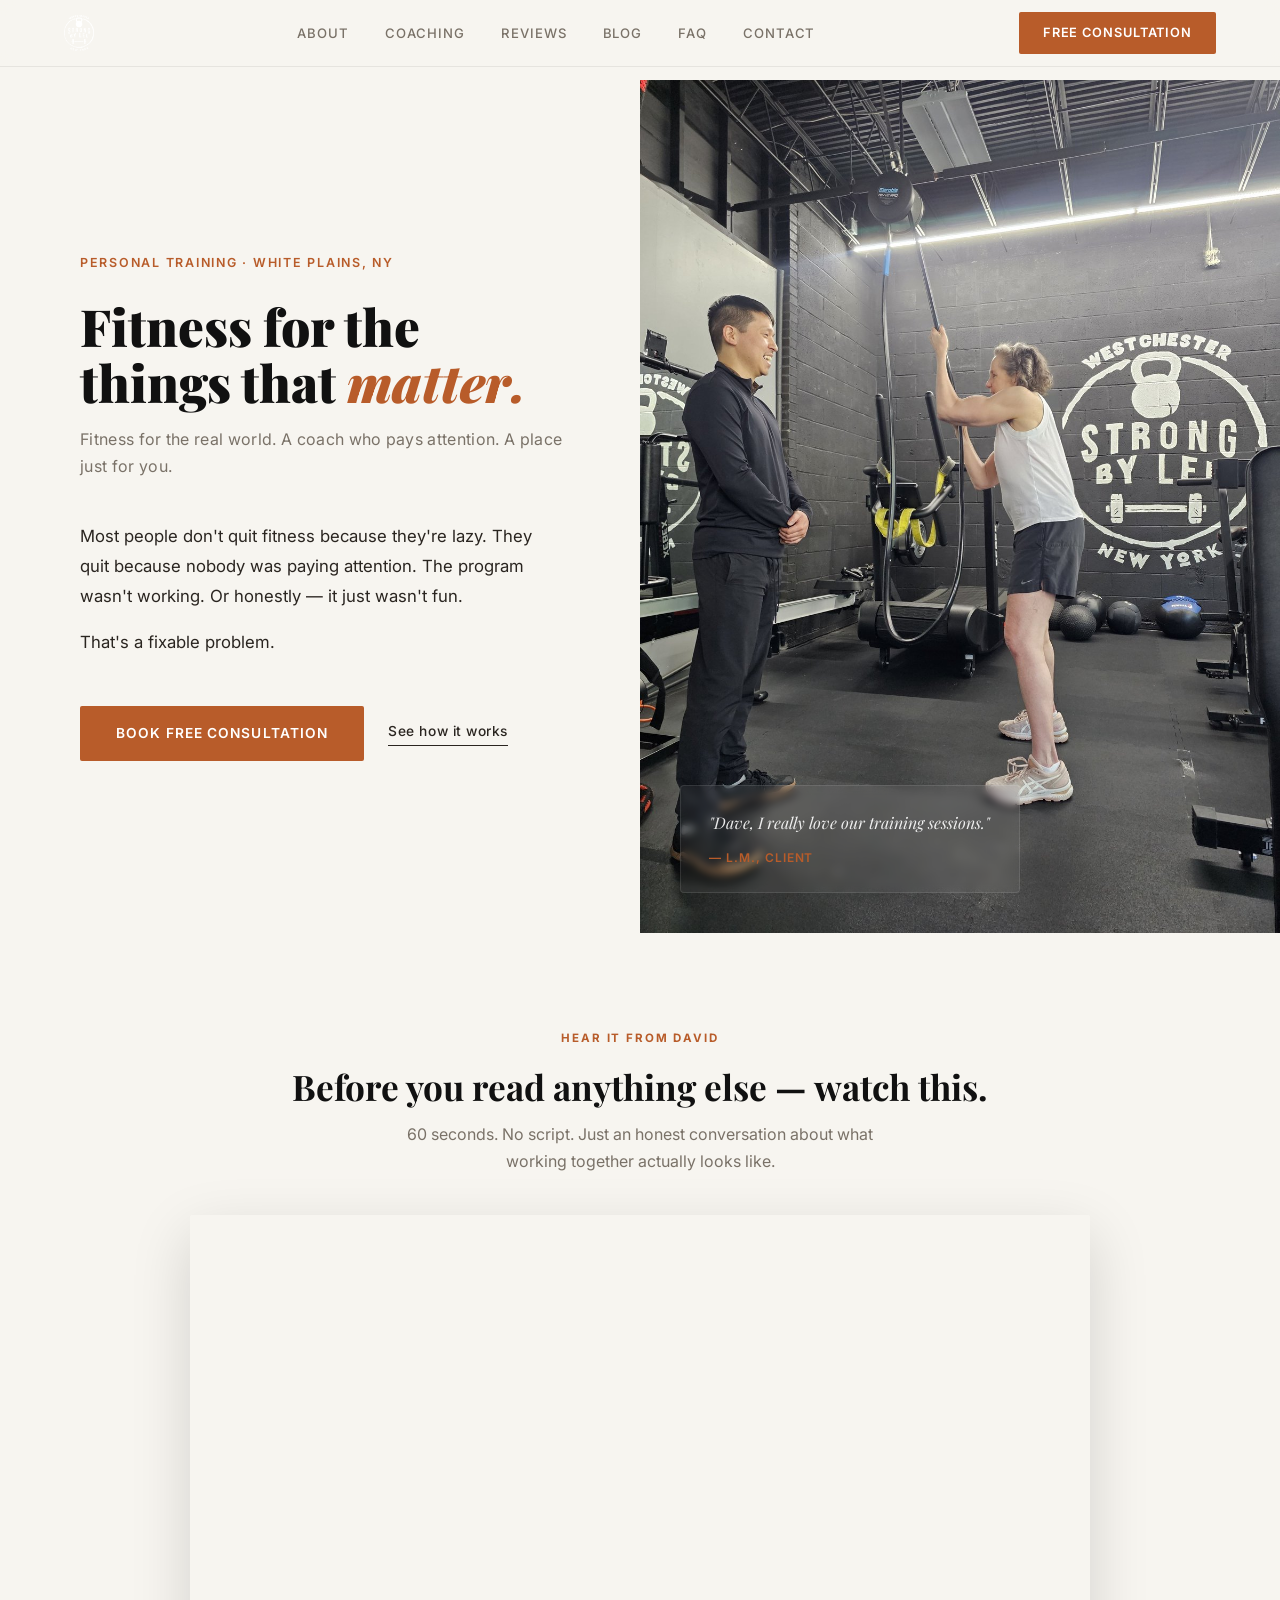
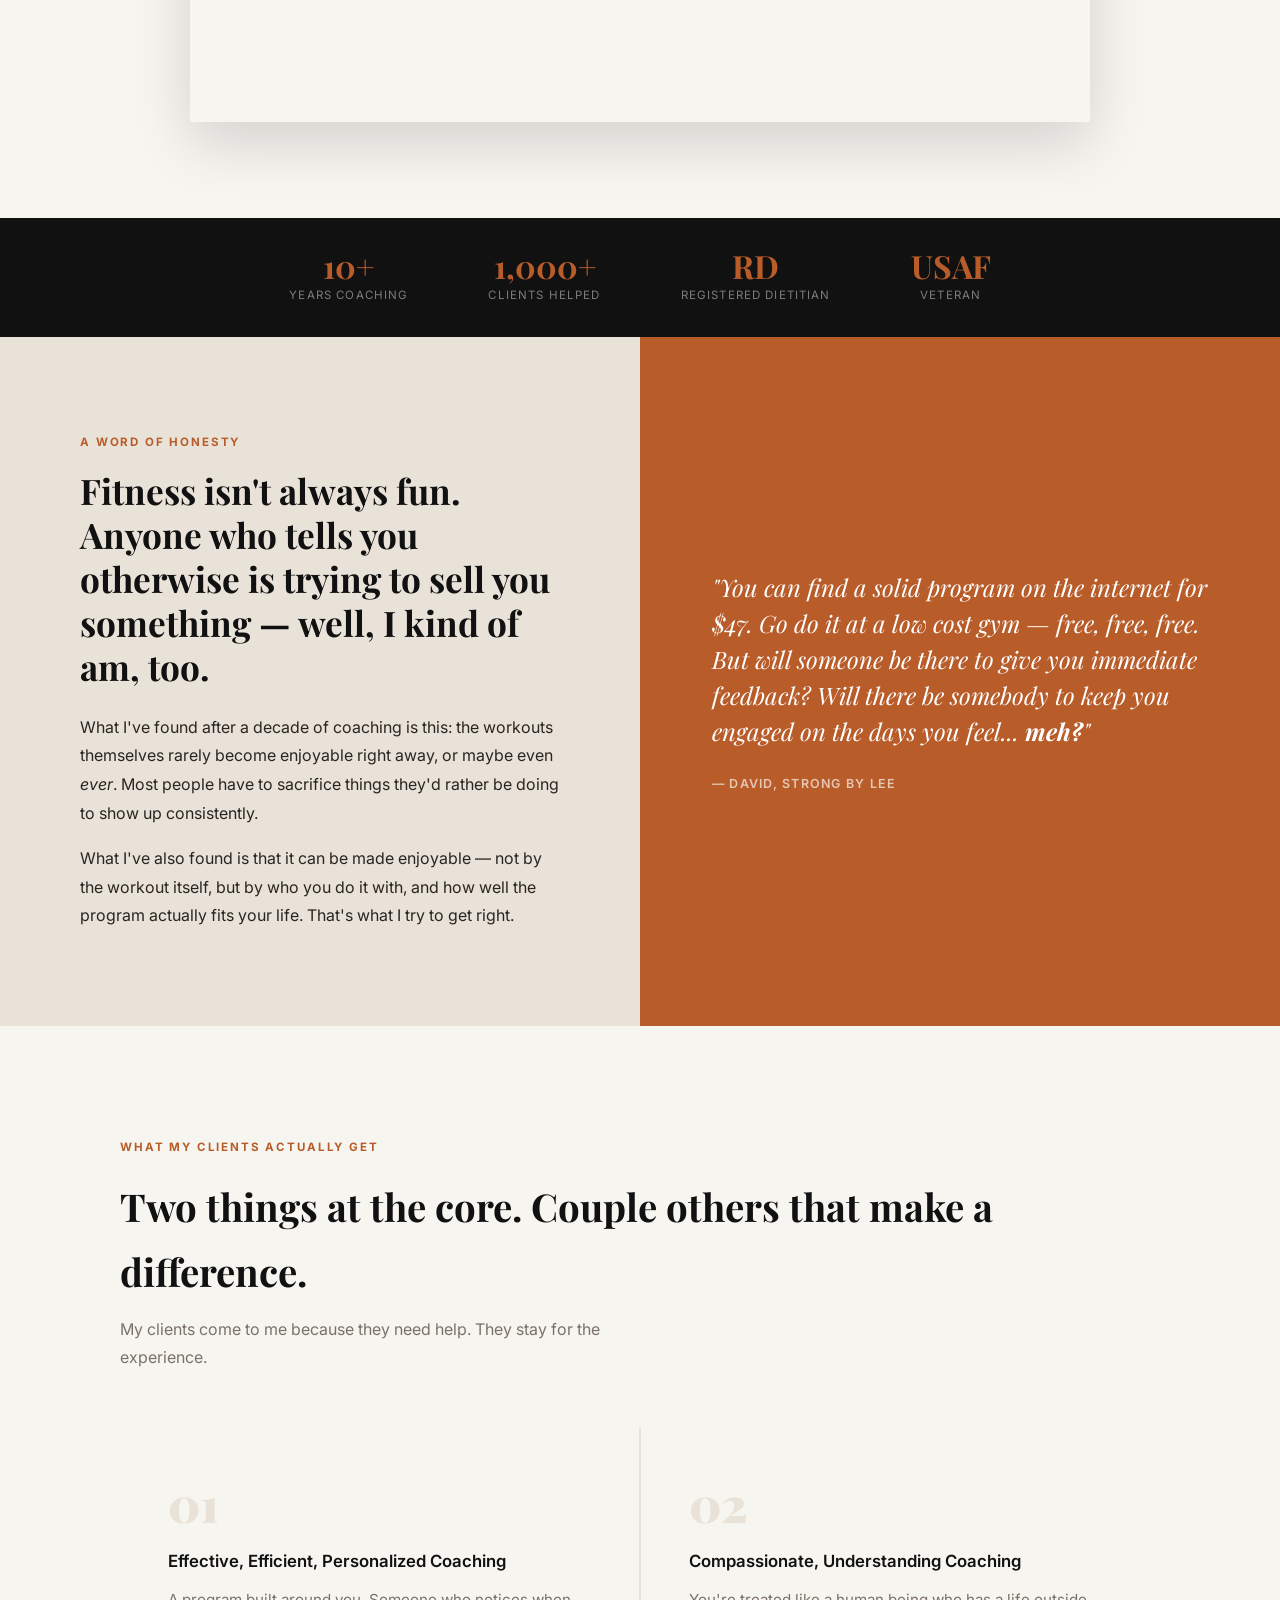
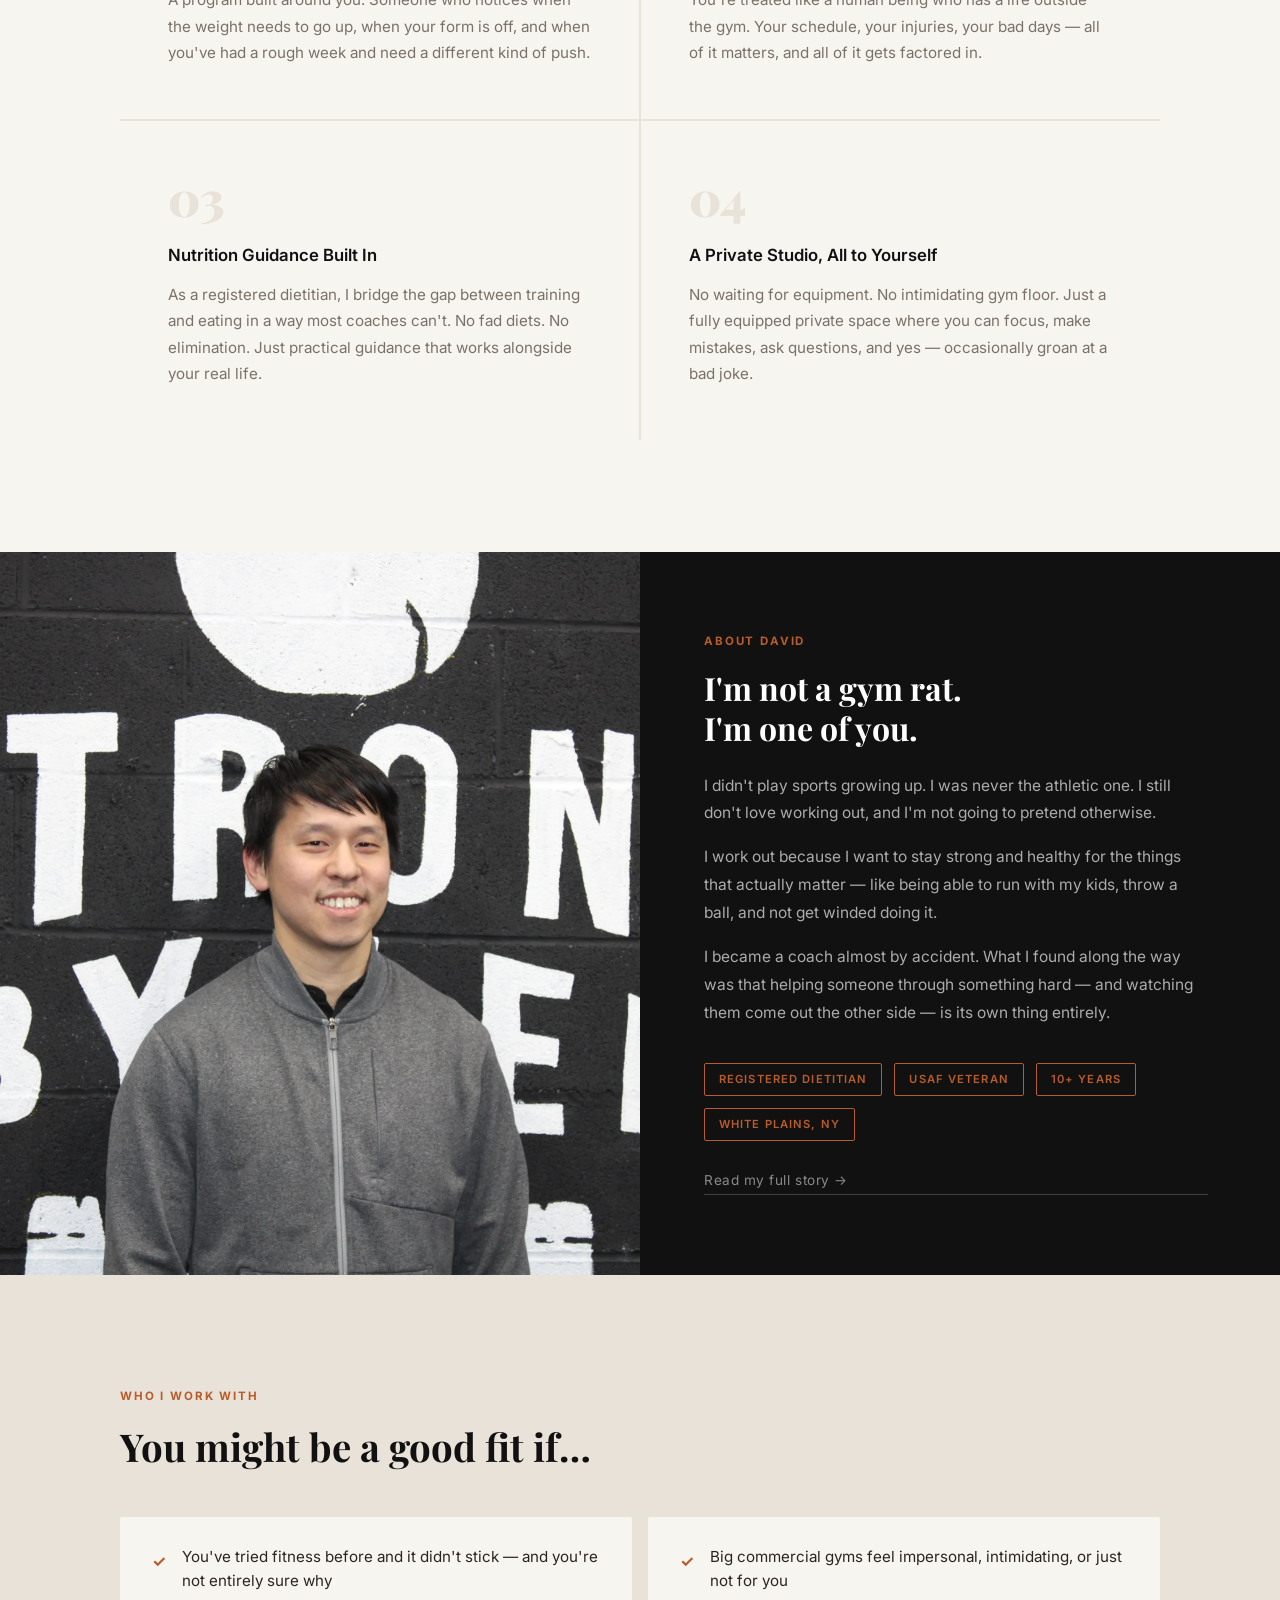
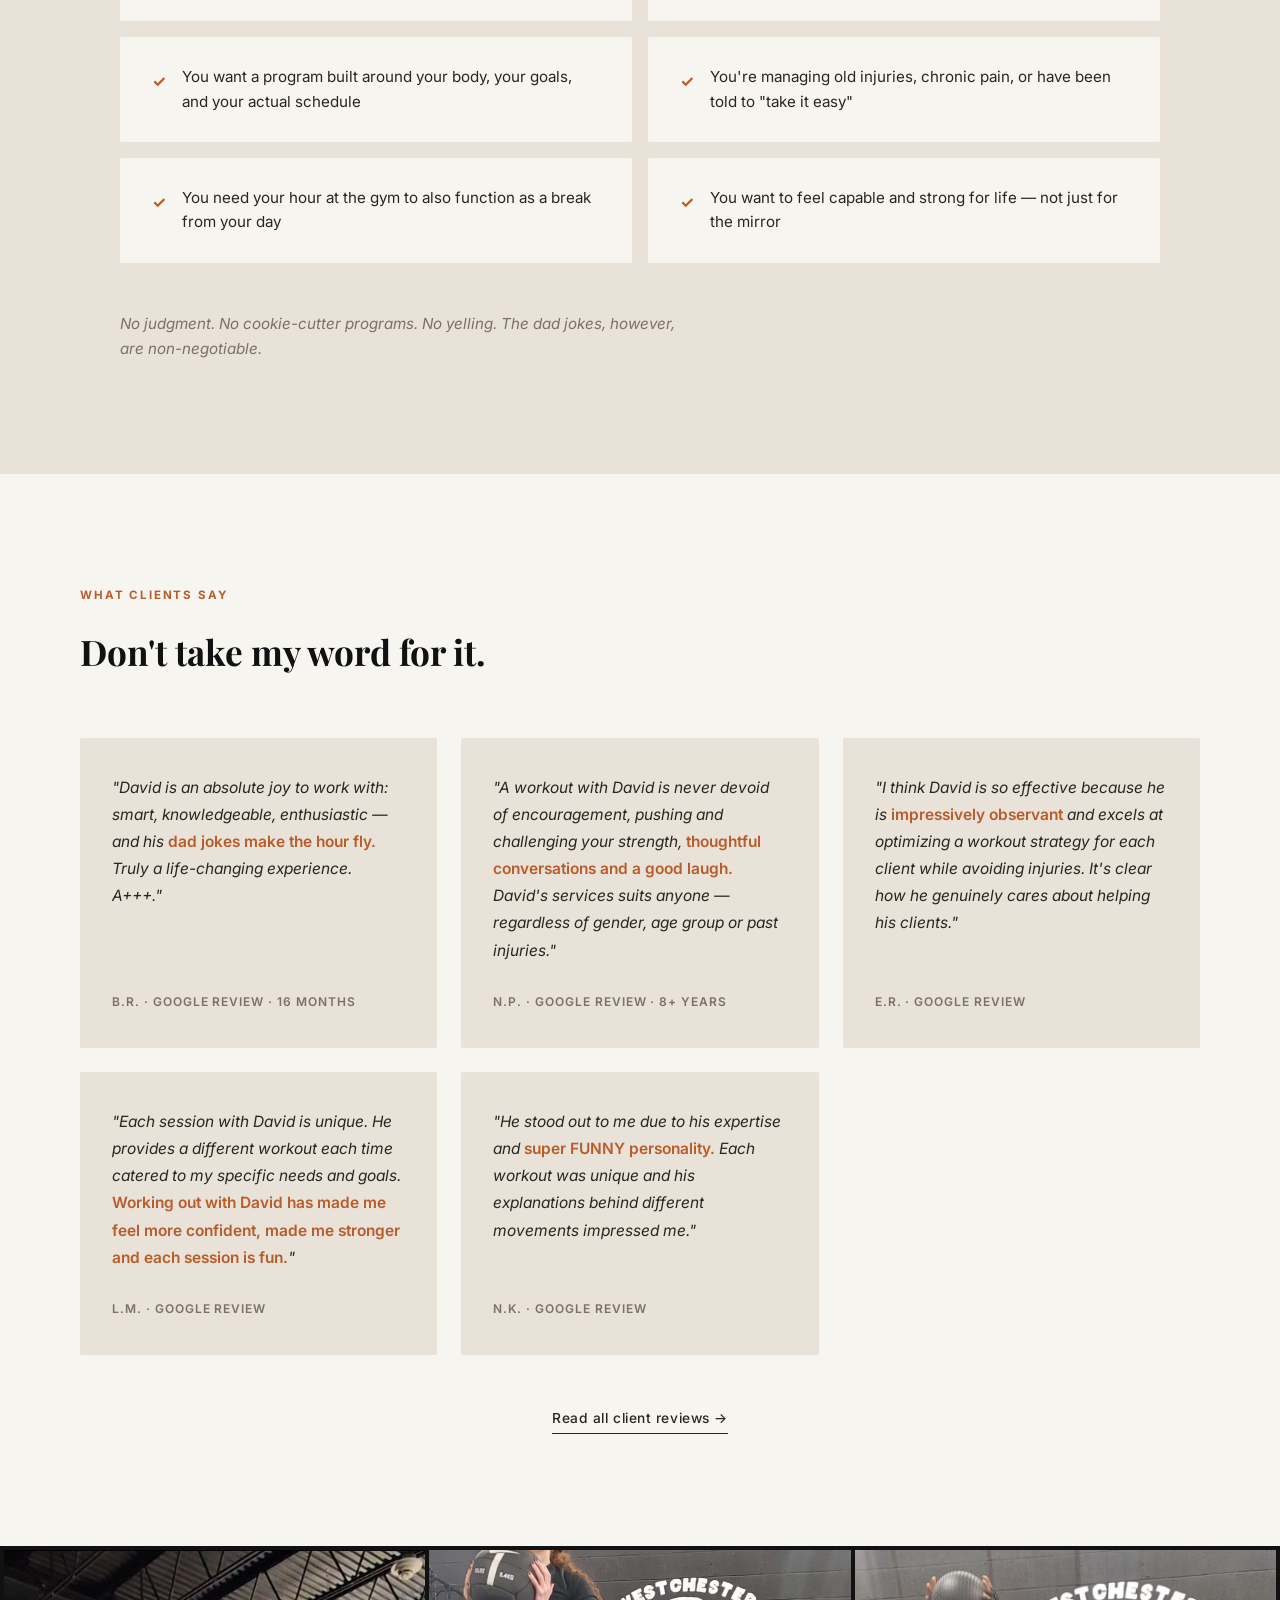
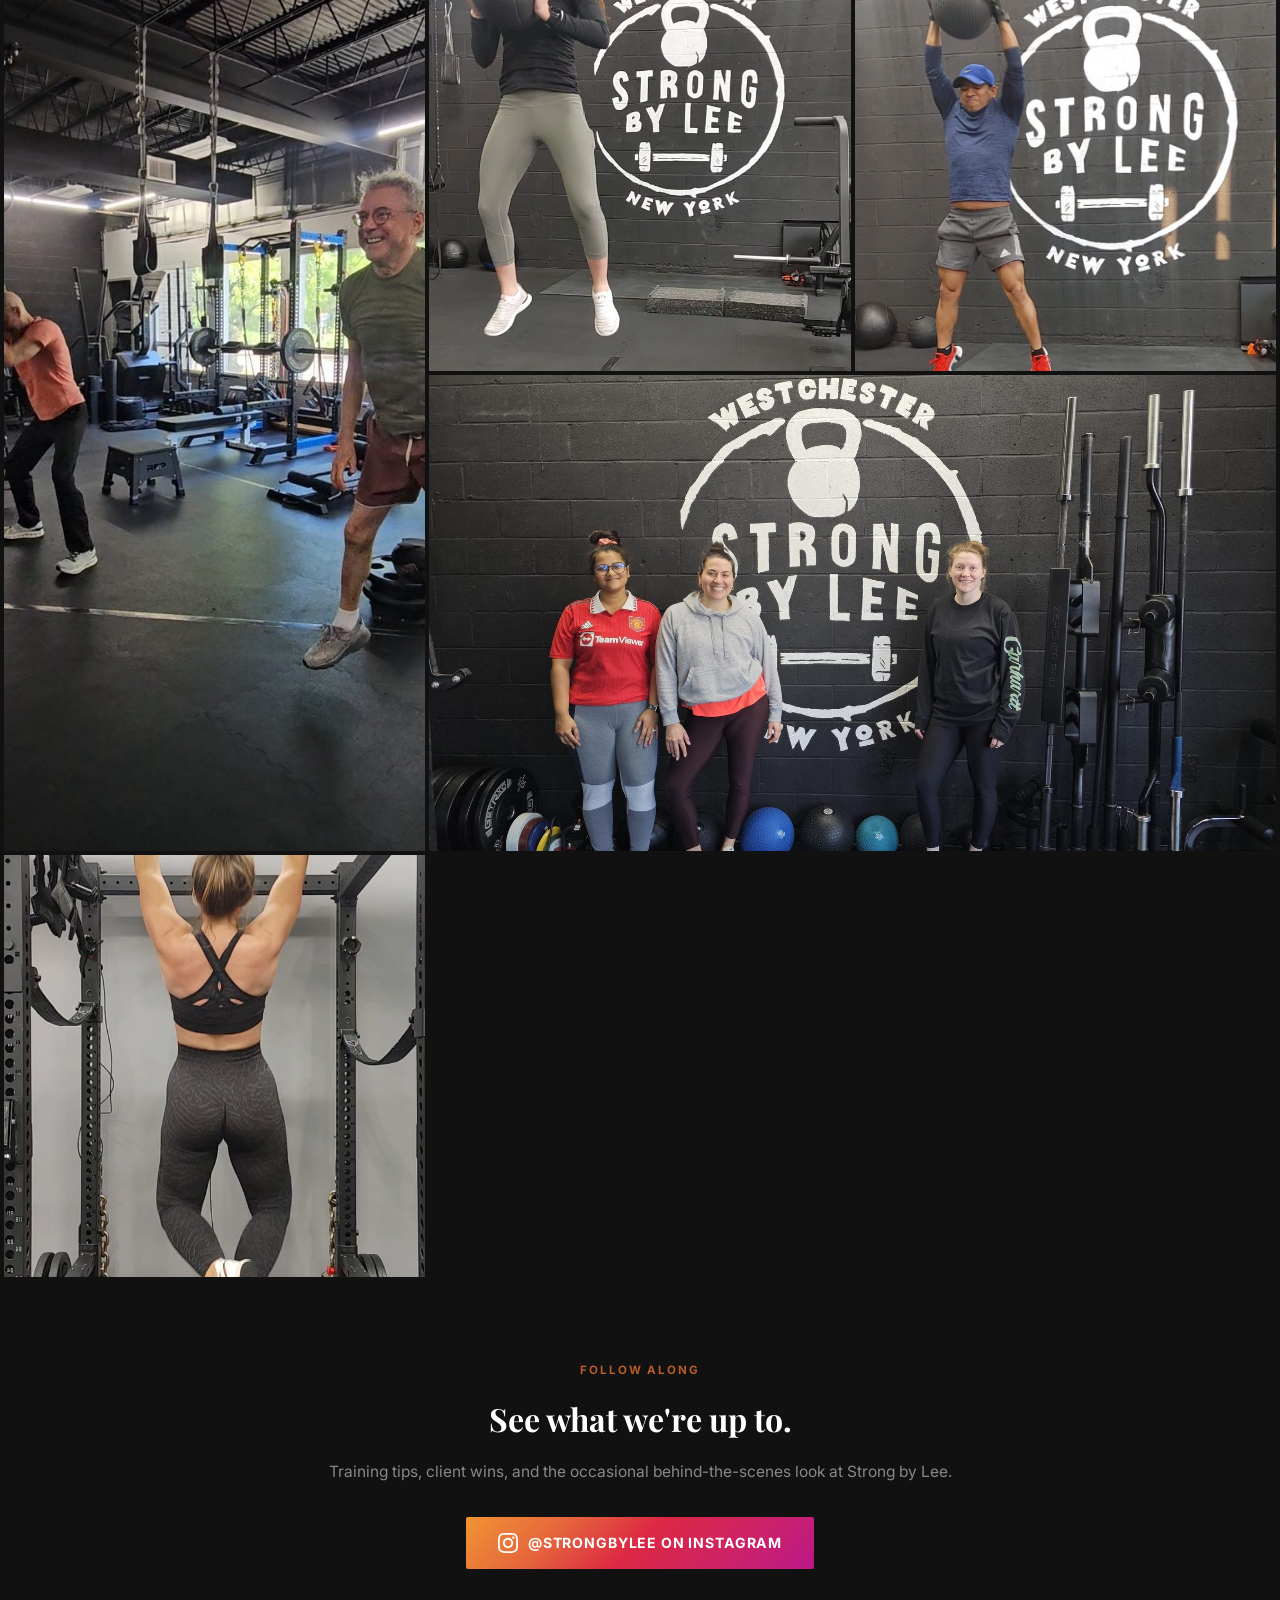
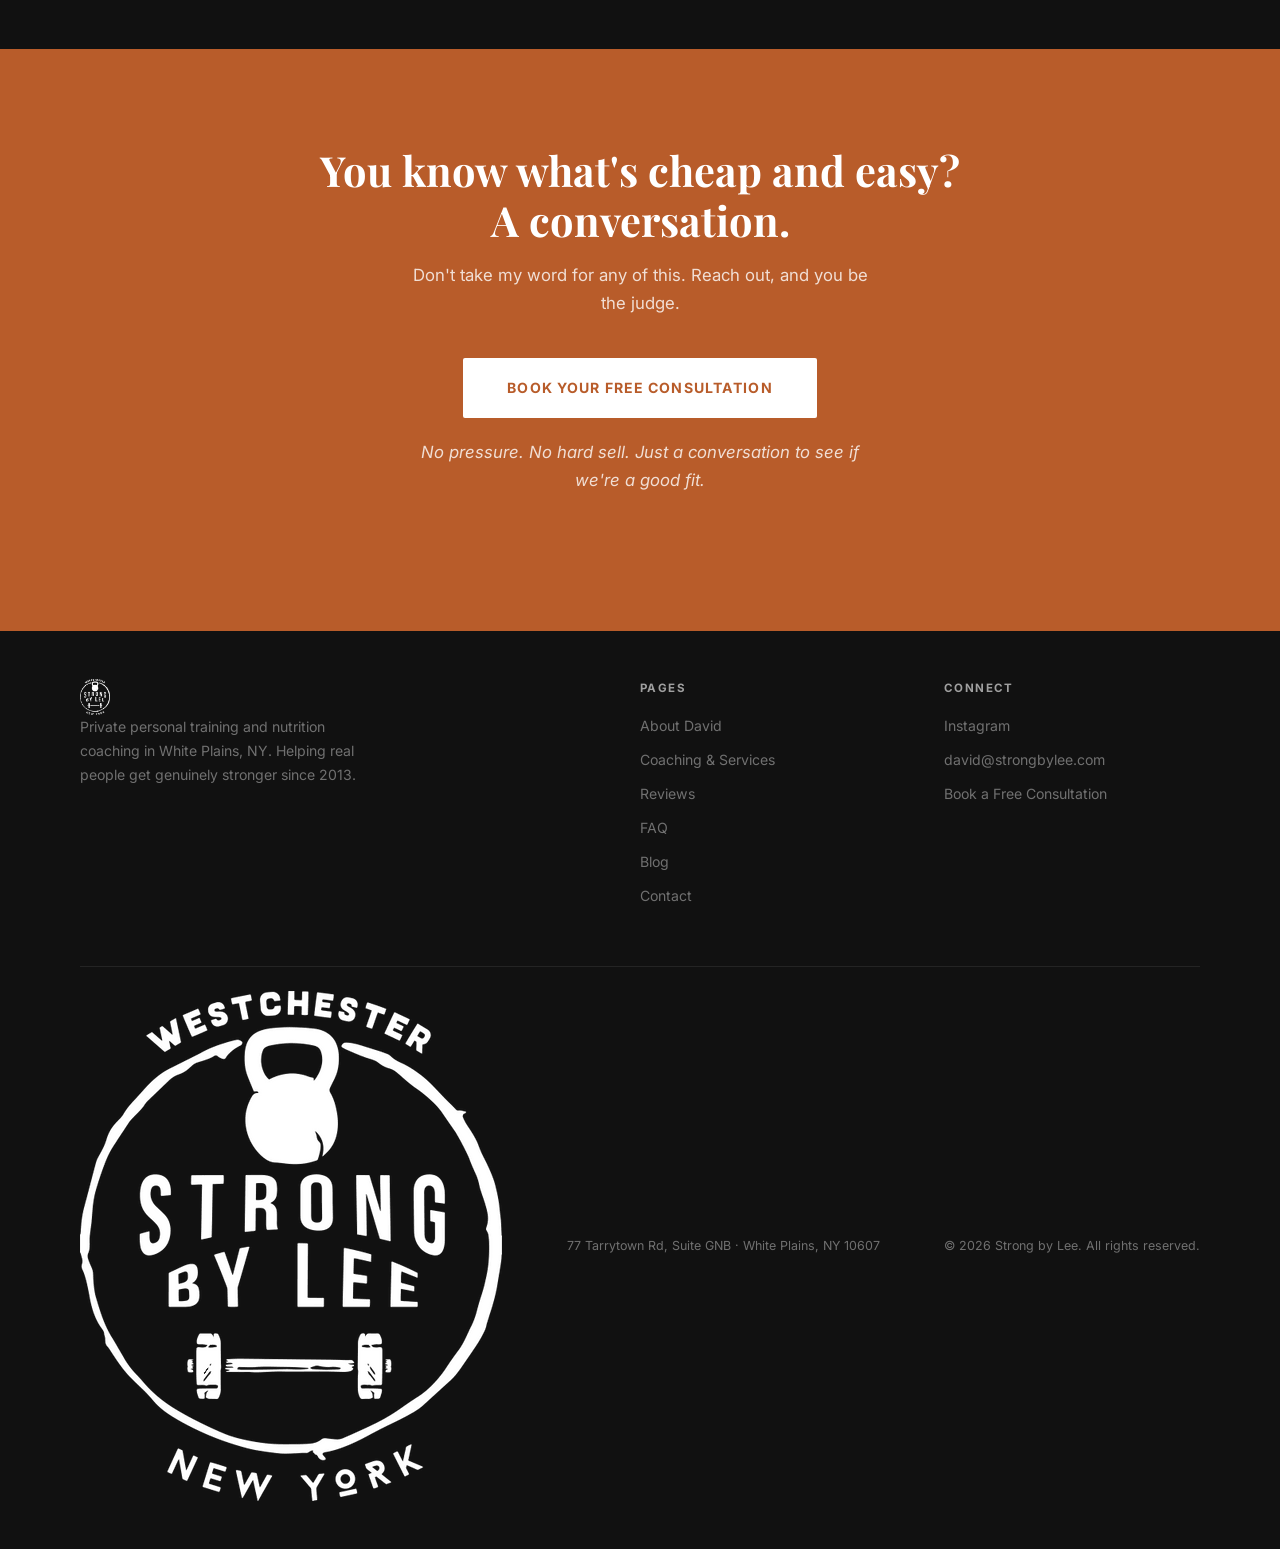
==== commit 1a734ace: "picture update" ====
--- a/index.html
+++ b/index.html
@@ -342,7 +342,7 @@
     </div>
     <div class="hero-right">
       <div class="hero-image-wrap" style="padding: 0; position: relative;">
-        <img src="images/studio-coaching.jpg" alt="David coaching a client at Strong by Lee studio in White Plains NY" style="width:100%; height:100%; object-fit:cover; display:block; min-height:600px;">
+        <img src="images/studio-coaching.jpg" alt="David coaching a client at Strong by Lee studio in White Plains NY" style="width:100%; height:100%; object-fit:cover; object-position:center top; display:block; min-height:600px; image-orientation:from-image;">
         <div class="hero-quote-card" style="position:absolute; bottom:40px; left:40px; right:40px; max-width:340px;">
           <p class="hero-quote-text">"Dave, I really love our training sessions."</p>
           <p class="hero-quote-attr">— L.M., Client</p>
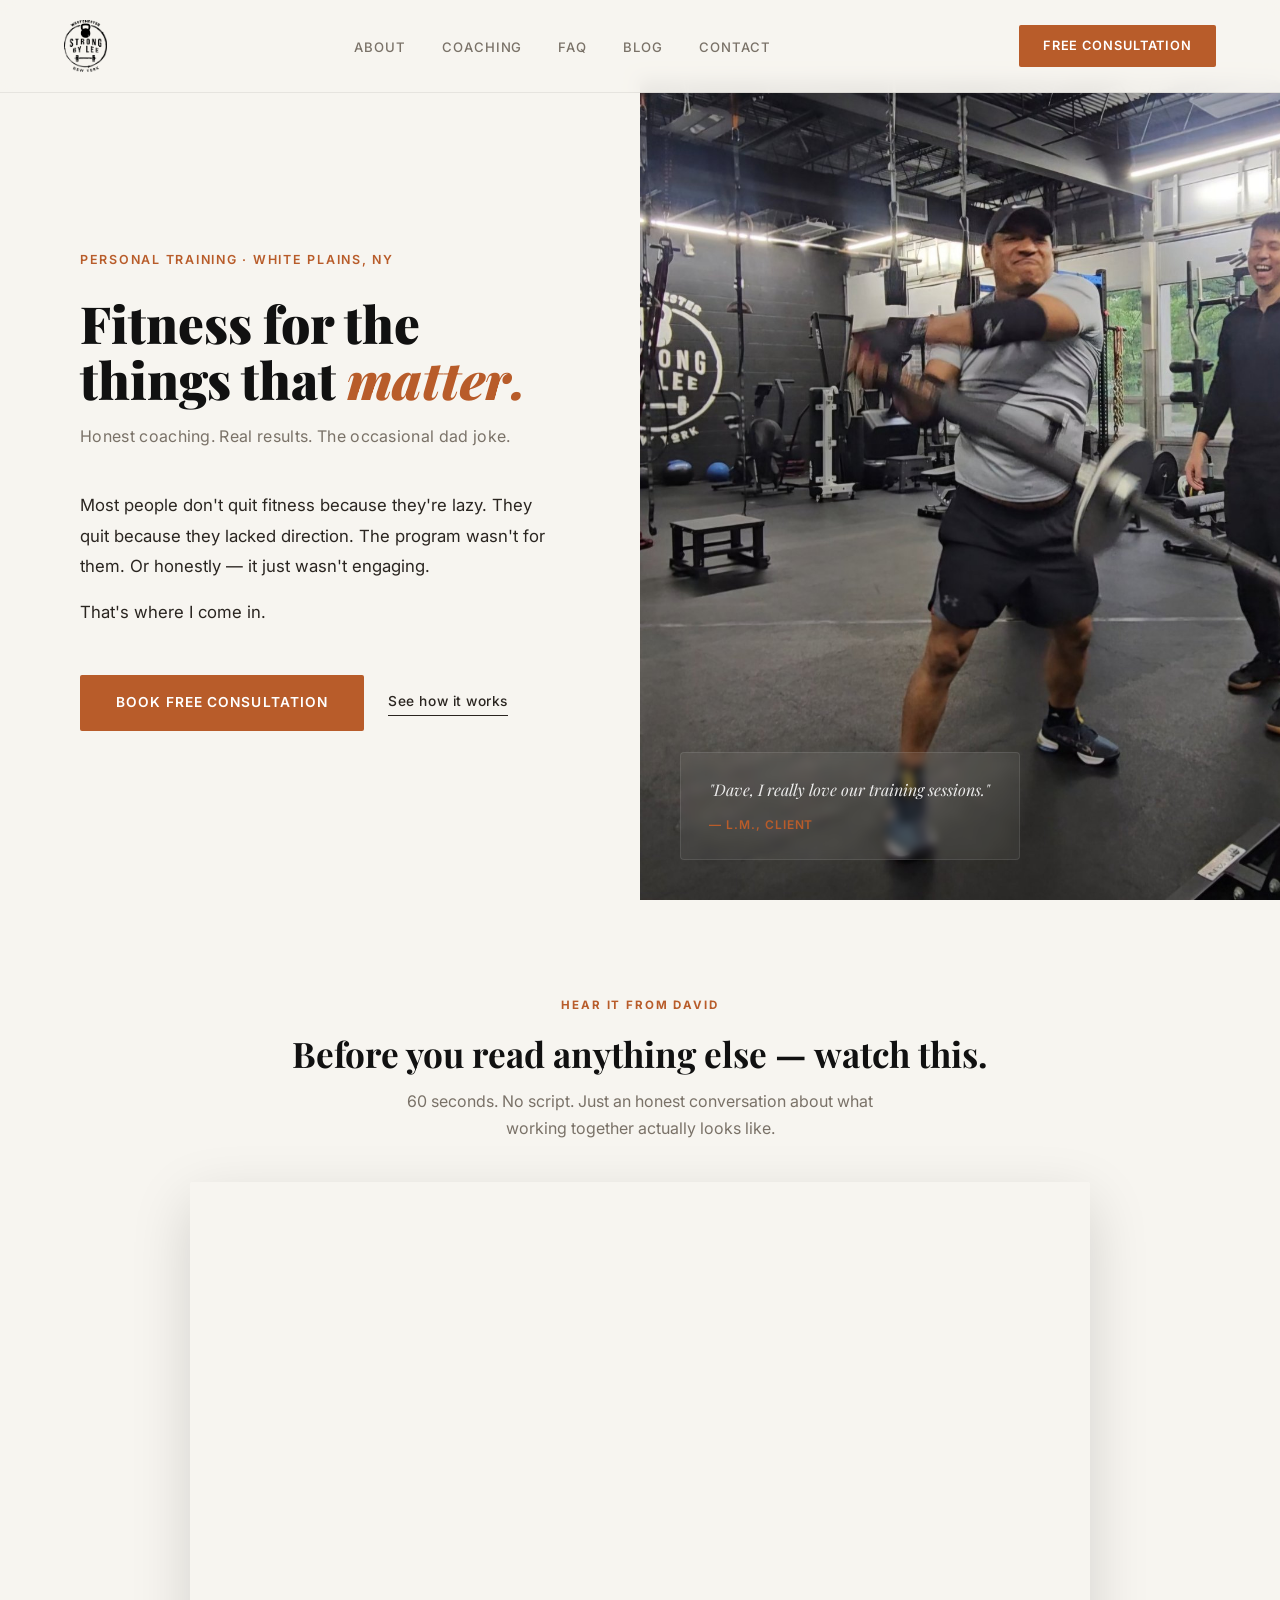
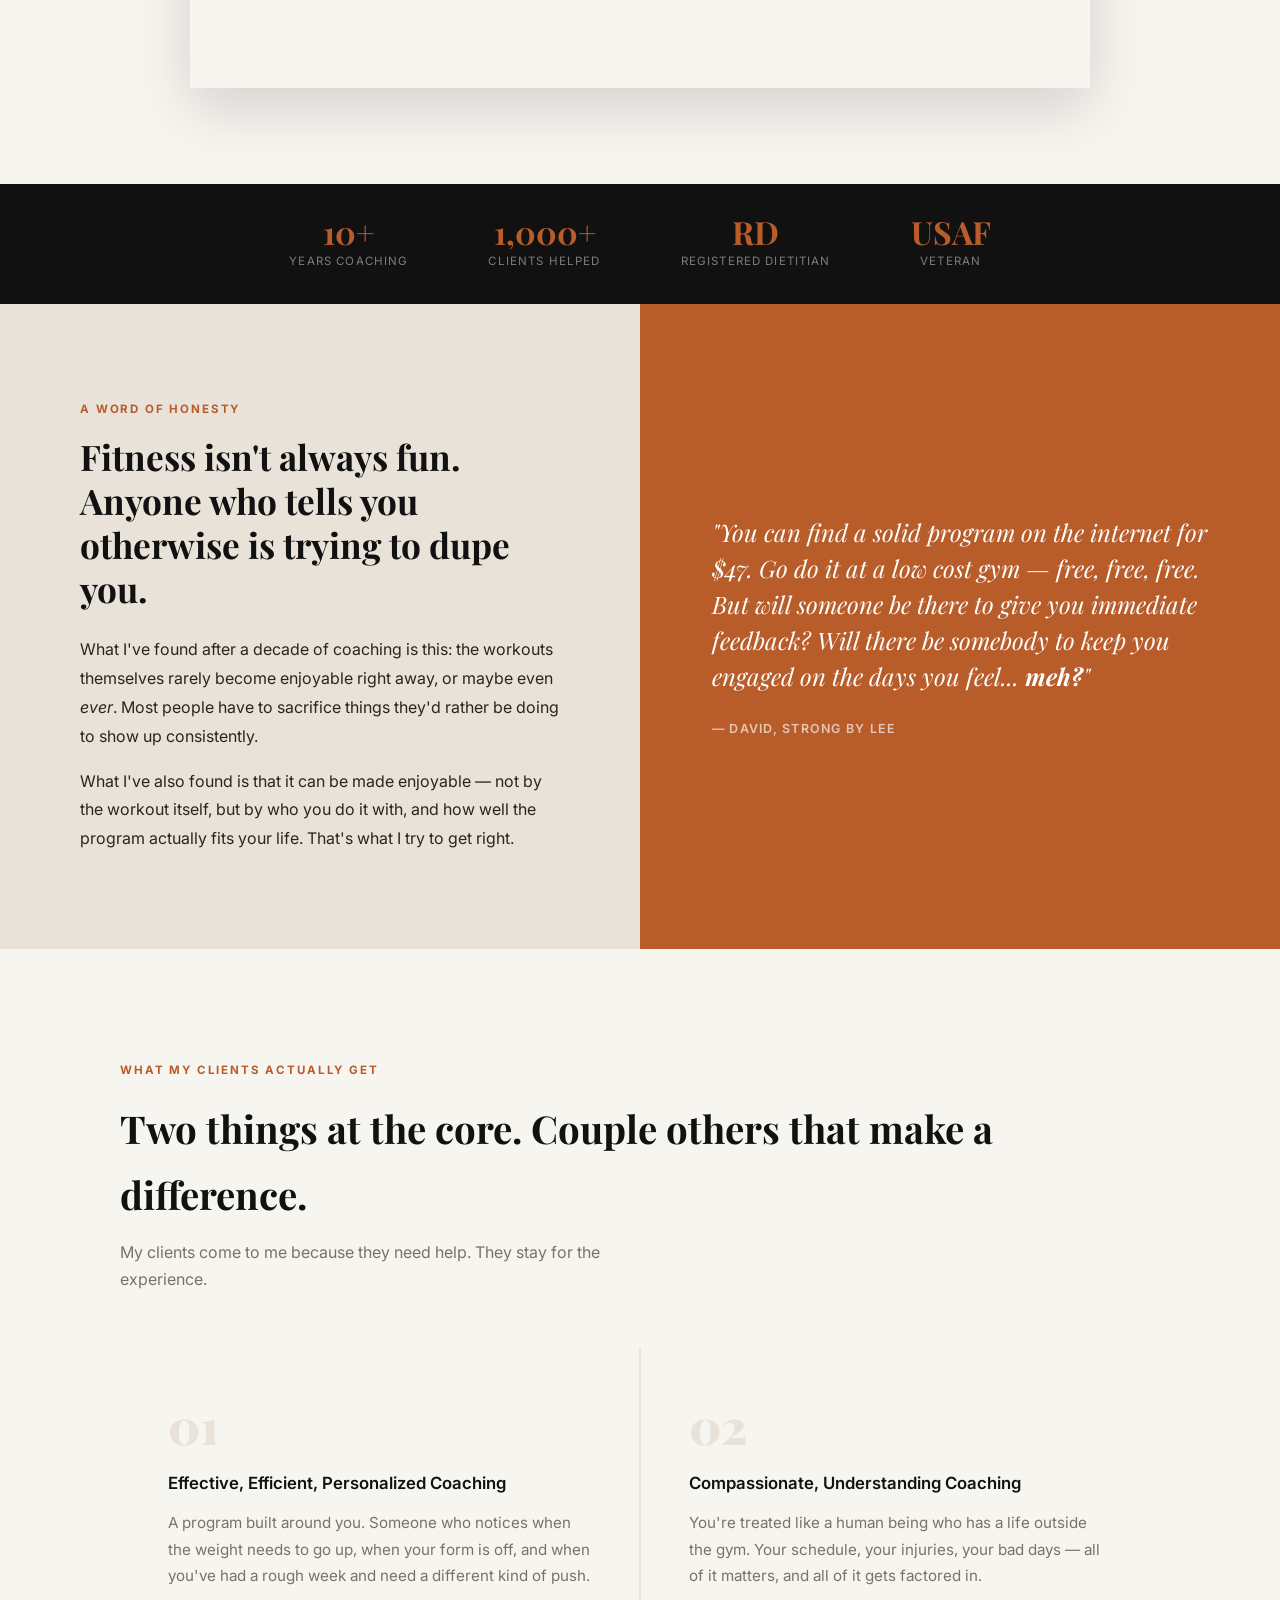
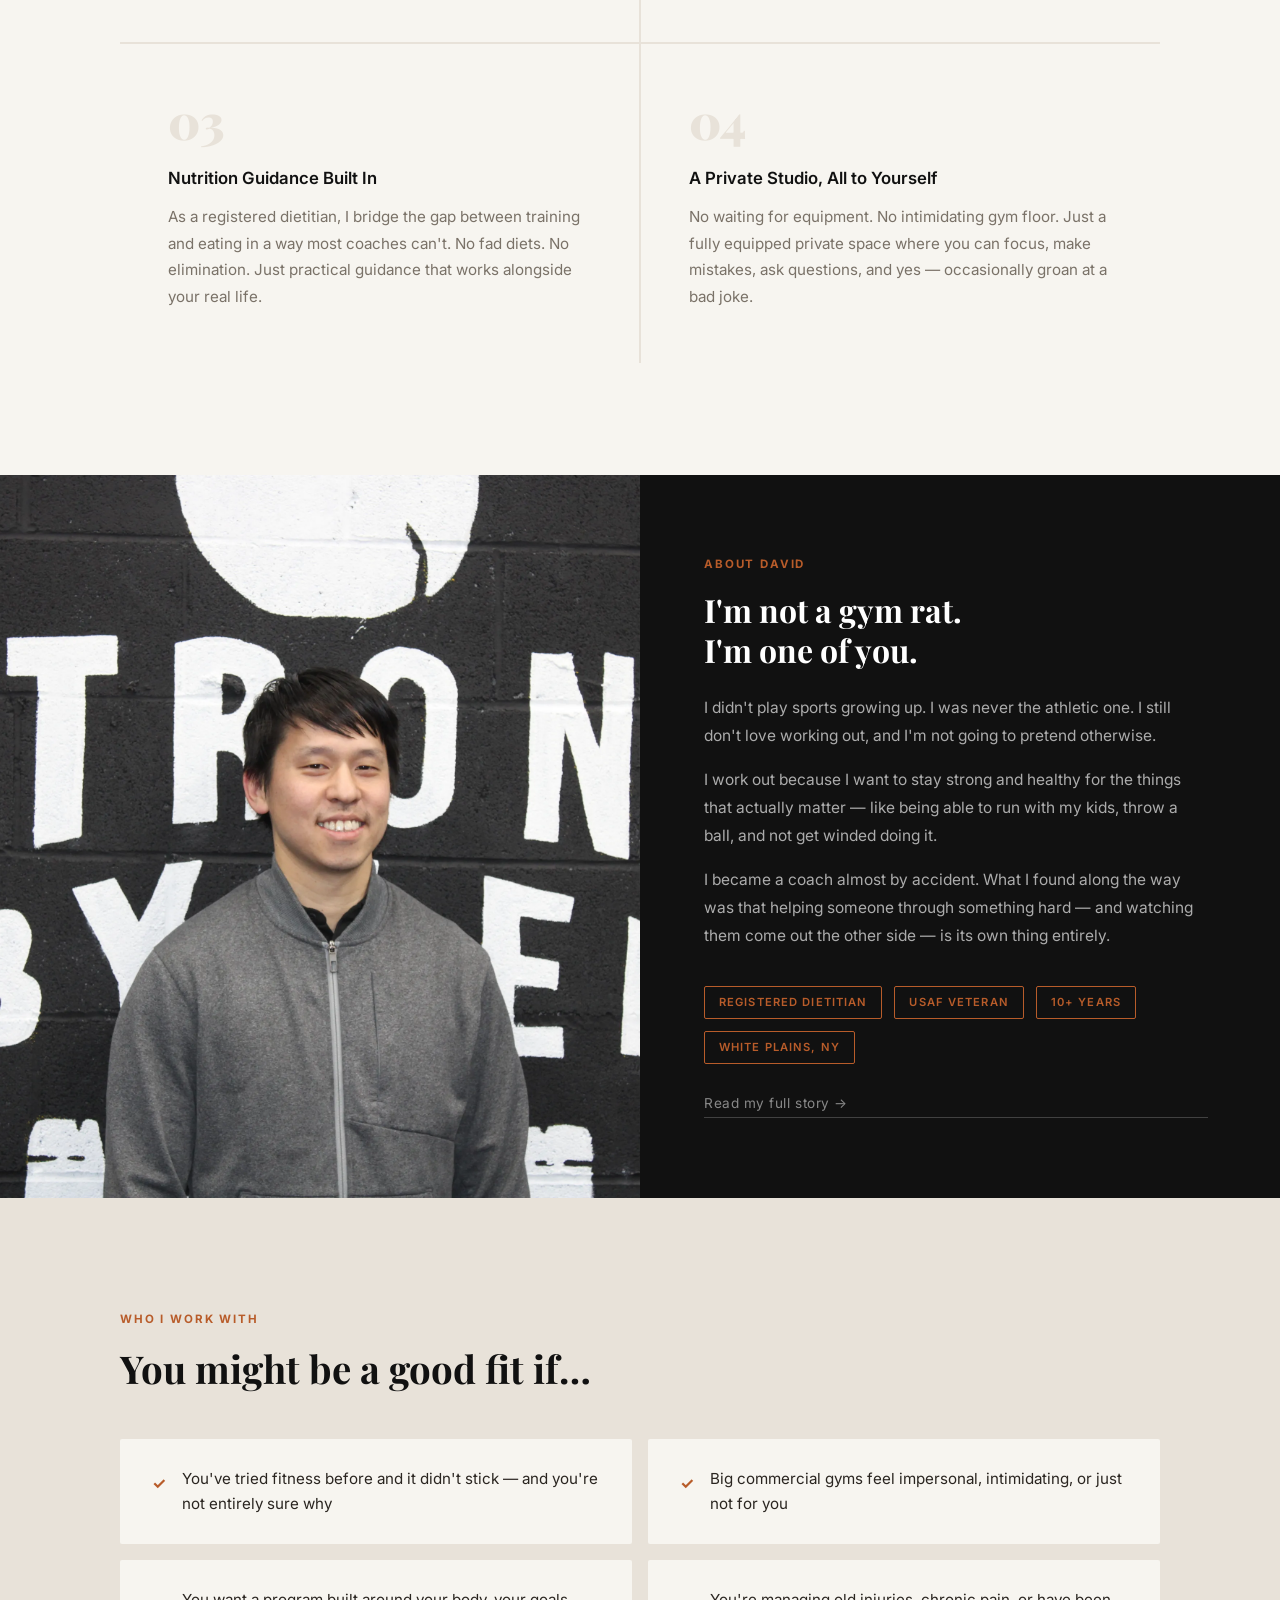
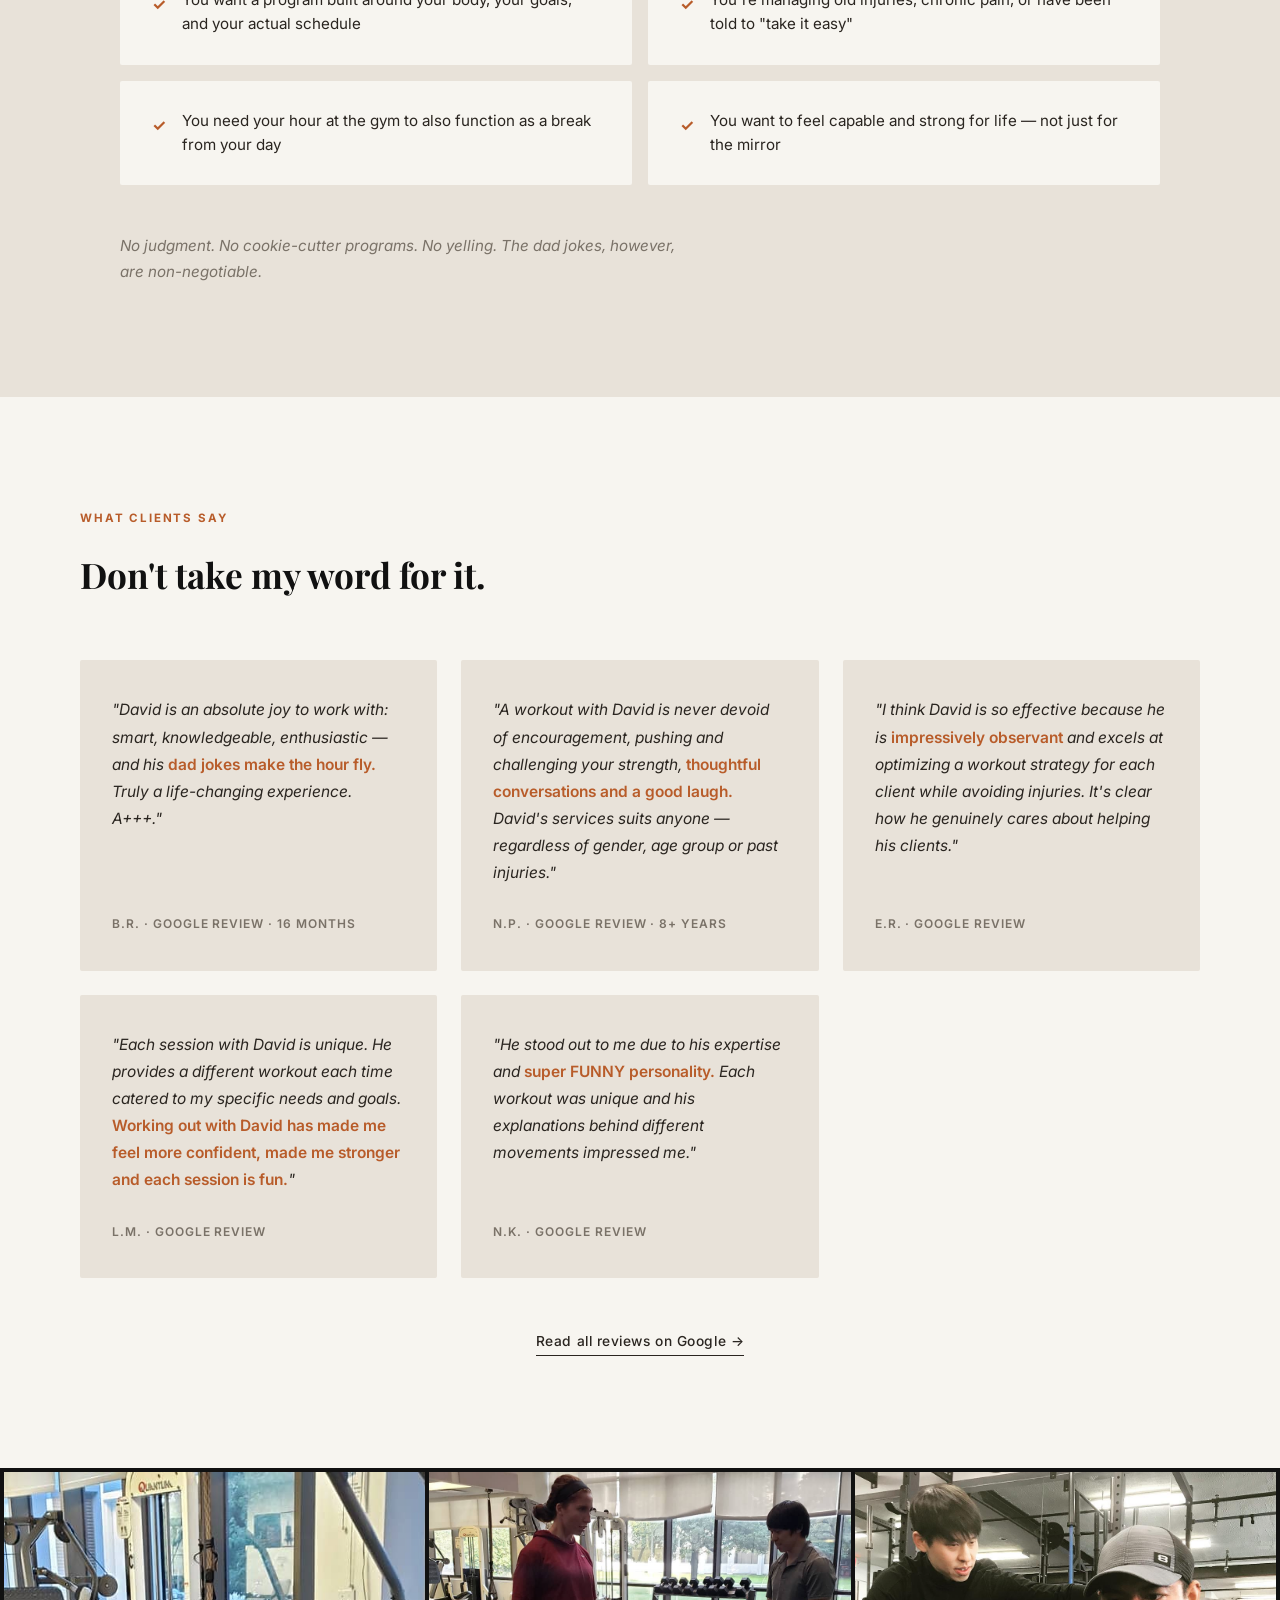
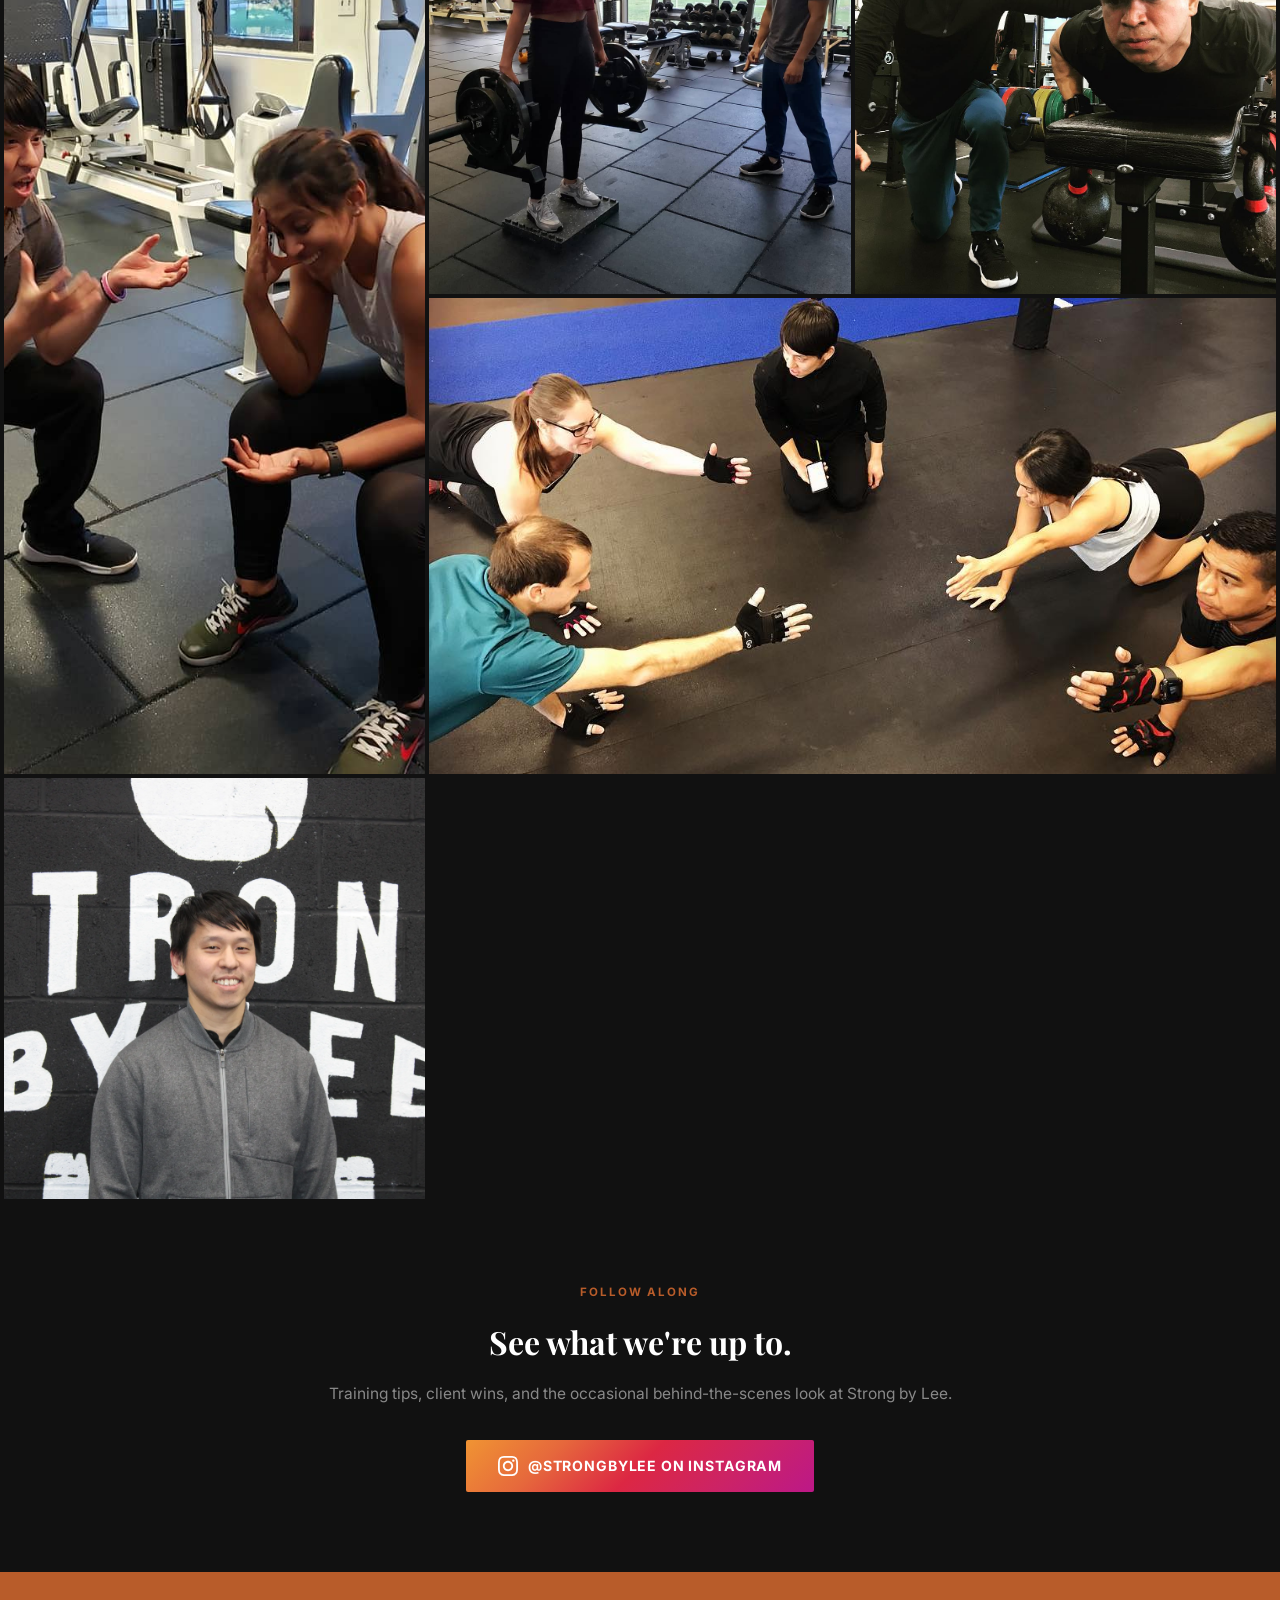
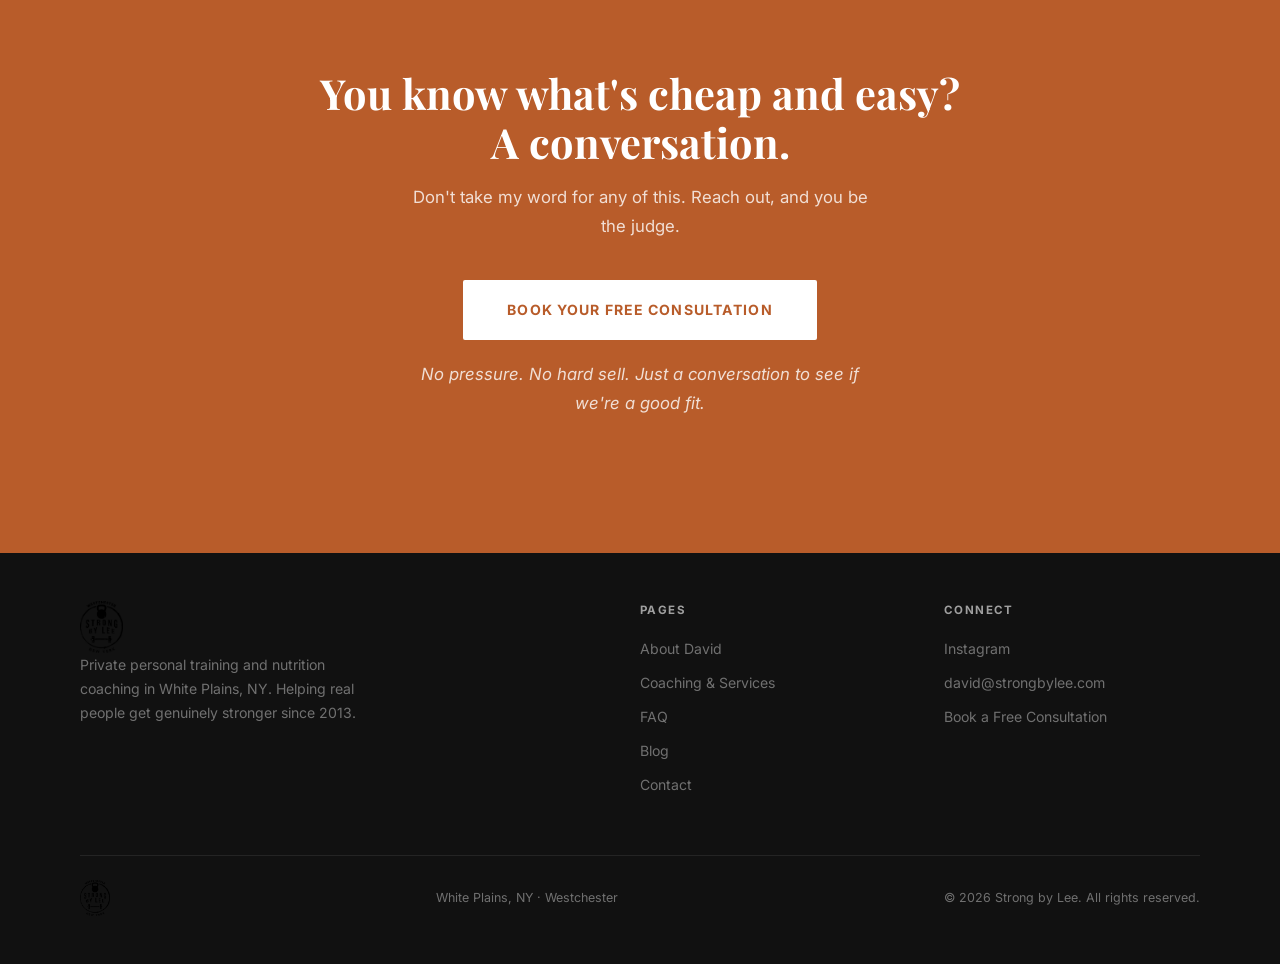
==== commit 71353d08: "picture edit" ====
--- a/index.html
+++ b/index.html
@@ -4,20 +4,7 @@
   <meta charset="UTF-8" />
   <meta name="viewport" content="width=device-width, initial-scale=1.0" />
   <title>Strong by Lee — Personal Training & Nutrition | White Plains, NY</title>
-  <meta name="description" content="Private personal training and nutrition coaching in White Plains, NY. Honest coaching, real results, and someone there to notice. Book your free consultation." />
-  <meta name="robots" content="index, follow" />
-  <meta name="author" content="David Lee" />
-  <meta property="og:type" content="website" />
-  <meta property="og:title" content="Strong by Lee — Fitness that doesn't feel like punishment." />
-  <meta property="og:description" content="Private personal training and nutrition coaching in White Plains, NY. A coach who pays attention." />
-  <meta property="og:image" content="https://strongbylee.com/images/studio-coaching.jpg" />
-  <meta property="og:url" content="https://strongbylee.com/" />
-  <meta property="og:site_name" content="Strong by Lee" />
-  <meta name="twitter:card" content="summary_large_image" />
-  <meta name="twitter:title" content="Strong by Lee — Fitness that doesn't feel like punishment." />
-  <meta name="twitter:description" content="Private personal training and nutrition coaching in White Plains, NY. A coach who pays attention." />
-  <meta name="twitter:image" content="https://strongbylee.com/images/studio-coaching.jpg" />
-  
+  <meta name="description" content="Honest personal training and nutrition coaching in White Plains, NY. David Lee is a registered dietitian and certified trainer helping real people get genuinely stronger." />
   <link href="https://fonts.googleapis.com/css2?family=Playfair+Display:ital,wght@0,700;0,900;1,700&family=Inter:wght@300;400;500;600&display=swap" rel="stylesheet" />
   <link rel="stylesheet" href="css/style.css" />
   <style>
@@ -258,51 +245,16 @@
       .testimonials-grid { grid-template-columns: 1fr; }
     }
   </style>
-  <script type="application/ld+json">
-  {
-    "@context": "https://schema.org",
-    "@type": "LocalBusiness",
-    "name": "Strong by Lee",
-    "description": "Private personal training and nutrition coaching in White Plains, NY.",
-    "url": "https://strongbylee.com",
-    "telephone": "",
-    "email": "david@strongbylee.com",
-    "address": {
-      "@type": "PostalAddress",
-      "streetAddress": "77 Tarrytown Road, Suite GNB",
-      "addressLocality": "White Plains",
-      "addressRegion": "NY",
-      "postalCode": "10607",
-      "addressCountry": "US"
-    },
-    "geo": {
-      "@type": "GeoCoordinates",
-      "latitude": 41.0340,
-      "longitude": -73.7629
-    },
-    "priceRange": "$$",
-    "openingHours": "Mo-Sa 06:00-20:00",
-    "sameAs": [
-      "https://instagram.com/strongbylee"
-    ],
-    "founder": {
-      "@type": "Person",
-      "name": "David Lee",
-      "jobTitle": "Personal Trainer & Registered Dietitian"
-    }
-  }
-  </script>
 </head>
 <body>
 
   <nav>
-    <a href="index.html" class="nav-logo-img"><img src="images/logo.png" alt="Strong by Lee" height="36" style="filter: invert(1) brightness(2);"></a>
+    <a href="index.html" class="nav-logo-img"><img src="images/logo.png" alt="Strong by Lee" height="52"></a>
     <ul class="nav-links">
       <li><a href="about.html">About</a></li>
       <li><a href="coaching.html">Coaching</a></li>
-      <li><a href="reviews.html">Reviews</a></li>
+      <li><a href="faq.html">FAQ</a></li>
       <li><a href="blog.html">Blog</a></li>
-      <li><a href="faq.html">FAQ</a></li>
       <li><a href="contact.html">Contact</a></li>
     </ul>
     <a href="contact.html" class="nav-cta">Free Consultation</a>
@@ -313,16 +265,13 @@
 
   <div class="mobile-menu" id="mobileMenu">
     <span class="mobile-close" id="mobileClose">&times;</span>
-    
-        <a href="index.html" class="active">Home</a>
+    <a href="index.html">Home</a>
     <a href="about.html">About</a>
     <a href="coaching.html">Coaching</a>
-    <a href="reviews.html">Reviews</a>
+    <a href="faq.html">FAQ</a>
     <a href="blog.html">Blog</a>
-    <a href="faq.html">FAQ</a>
     <a href="contact.html">Contact</a>
     <a href="contact.html" style="color: var(--accent);">Free Consultation</a>
-  
   </div>
 
   <!-- HERO -->
@@ -330,10 +279,10 @@
     <div class="hero-left">
       <p class="hero-eyebrow">Personal Training · White Plains, NY</p>
       <h1 class="hero-headline">Fitness for the things that <em>matter.</em></h1>
-      <p class="hero-sub">Fitness for the real world. A coach who pays attention. A place just for you.</p>
+      <p class="hero-sub">Honest coaching. Real results. The occasional dad joke.</p>
       <div class="hero-body">
-        <p>Most people don't quit fitness because they're lazy. They quit because nobody was paying attention. The program wasn't working. Or honestly — it just wasn't fun.</p>
-        <p>That's a fixable problem.</p>
+        <p>Most people don't quit fitness because they're lazy. They quit because they lacked direction. The program wasn't for them. Or honestly — it just wasn't engaging.</p>
+        <p>That's where I come in.</p>
       </div>
       <div class="hero-actions">
         <a href="contact.html" class="btn-primary">Book Free Consultation</a>
@@ -342,7 +291,7 @@
     </div>
     <div class="hero-right">
       <div class="hero-image-wrap" style="padding: 0; position: relative;">
-        <img src="images/studio-coaching.jpg" alt="David coaching a client at Strong by Lee studio in White Plains NY" style="width:100%; height:100%; object-fit:cover; object-position:center top; display:block; min-height:600px; image-orientation:from-image;">
+        <img src="images/studio-coaching.jpg" alt="David coaching a client at Strong by Lee" style="width:100%; height:100%; object-fit:cover; object-position:center 20%; display:block; min-height:600px;">
         <div class="hero-quote-card" style="position:absolute; bottom:40px; left:40px; right:40px; max-width:340px;">
           <p class="hero-quote-text">"Dave, I really love our training sessions."</p>
           <p class="hero-quote-attr">— L.M., Client</p>
@@ -393,7 +342,7 @@
   <section class="honest reveal">
     <div class="honest-left">
       <span class="section-label">A word of honesty</span>
-      <h2>Fitness isn't always fun. Anyone who tells you otherwise is trying to sell you something — well, I kind of am, too.</h2>
+      <h2>Fitness isn't always fun. Anyone who tells you otherwise is trying to dupe you.</h2>
       <p>What I've found after a decade of coaching is this: the workouts themselves rarely become enjoyable right away, or maybe even <em>ever</em>. Most people have to sacrifice things they'd rather be doing to show up consistently.</p>
       <p>What I've also found is that it can be made enjoyable — not by the workout itself, but by who you do it with, and how well the program actually fits your life. That's what I try to get right.</p>
     </div>
@@ -518,7 +467,7 @@
         </div>
       </div>
       <div style="text-align:center; margin-top: 48px;">
-        <a href="reviews.html" class="btn-ghost">Read all client reviews →</a>
+        <a href="https://g.page/r/CTsYeqjNlPShEBE/review" target="_blank" class="btn-ghost">Read all reviews on Google →</a>
       </div>
     </div>
   </section>
@@ -527,19 +476,19 @@
   <section class="gallery reveal">
     <div class="gallery-grid">
       <div class="gallery-item gallery-item--tall">
-        <img src="images/studio-client-laugh.jpg" alt="Client laughing during training session at Strong by Lee" loading="lazy">
+        <img src="images/coaching-laughing.jpg" alt="David coaching a client" loading="lazy">
       </div>
       <div class="gallery-item">
-        <img src="images/studio-jump.jpg" alt="Client jumping with medicine ball at Strong by Lee" loading="lazy">
+        <img src="images/hero-fistbump.jpg" alt="David with a client" loading="lazy">
       </div>
       <div class="gallery-item">
-        <img src="images/studio-overhead.jpg" alt="Client overhead press at Strong by Lee" loading="lazy">
+        <img src="images/coaching-kneeling.jpg" alt="David spotting a client" loading="lazy">
       </div>
       <div class="gallery-item gallery-item--wide">
-        <img src="images/studio-trio.jpg" alt="Three clients at Strong by Lee White Plains studio" loading="lazy">
+        <img src="images/group-plank.jpg" alt="Group training session" loading="lazy">
       </div>
       <div class="gallery-item">
-        <img src="images/studio-pullup.jpg" alt="Client doing pull-ups at Strong by Lee" loading="lazy">
+        <img src="images/david-headshot.webp" alt="David Lee — Strong by Lee" loading="lazy">
       </div>
     </div>
   </section>
@@ -576,8 +525,7 @@
         <h4>Pages</h4>
         <a href="about.html">About David</a>
         <a href="coaching.html">Coaching & Services</a>
-        <a href="reviews.html">Reviews</a>
-    <a href="faq.html">FAQ</a>
+        <a href="faq.html">FAQ</a>
         <a href="blog.html">Blog</a>
         <a href="contact.html">Contact</a>
       </div>
@@ -589,8 +537,8 @@
       </div>
     </div>
     <div class="footer-bottom">
-      <img src="images/logo.png" alt="Strong by Lee" height="36" style="filter: invert(1) brightness(2);">
-      <span>77 Tarrytown Rd, Suite GNB · White Plains, NY 10607</span>
+      <img src="images/logo.png" alt="Strong by Lee" height="36">
+      <span>White Plains, NY · Westchester</span>
       <span>© 2026 Strong by Lee. All rights reserved.</span>
     </div>
   </footer>
--- a/css/style.css
+++ b/css/style.css
@@ -24,7 +24,7 @@
 nav {
   position: fixed; top: 0; left: 0; right: 0; z-index: 100;
   display: flex; align-items: center; justify-content: space-between;
-  padding: 12px 64px;
+  padding: 20px 64px;
   background: rgba(247,245,240,0.94);
   backdrop-filter: blur(8px);
   border-bottom: 1px solid rgba(0,0,0,0.07);
@@ -41,8 +41,7 @@
   text-decoration: none;
 }
 .nav-logo-img img {
-  height: 36px; width: auto;
-  max-height: 36px;
+  height: 52px; width: auto;
   display: block;
 }
 .nav-links { display: flex; gap: 36px; list-style: none; }
@@ -151,10 +150,6 @@
 }
 
 /* ── FOOTER ── */
-footer .nav-logo-img img,
-footer img[alt="Strong by Lee"] {
-  filter: invert(1) brightness(2);
-}
 footer {
   background: var(--black); color: rgba(255,255,255,0.4);
   padding: 48px 80px;
@@ -366,17 +361,3 @@
   .footer-bottom { flex-direction: column; gap: 12px; text-align: center; }
   .page-hero { padding: 120px 32px 64px; }
 }
-
-/* ── POLISH & PERFORMANCE ── */
-img { max-width: 100%; height: auto; }
-* { -webkit-font-smoothing: antialiased; -moz-osx-font-smoothing: grayscale; }
-::selection { background: var(--accent); color: #fff; }
-a { transition: color 0.2s, opacity 0.2s; }
-.nav-links a { position: relative; }
-.nav-links a::after {
-  content: ''; position: absolute; bottom: -2px; left: 0; right: 0;
-  height: 1px; background: var(--accent);
-  transform: scaleX(0); transition: transform 0.2s;
-}
-.nav-links a:hover::after,
-.nav-links a.active::after { transform: scaleX(1); }
